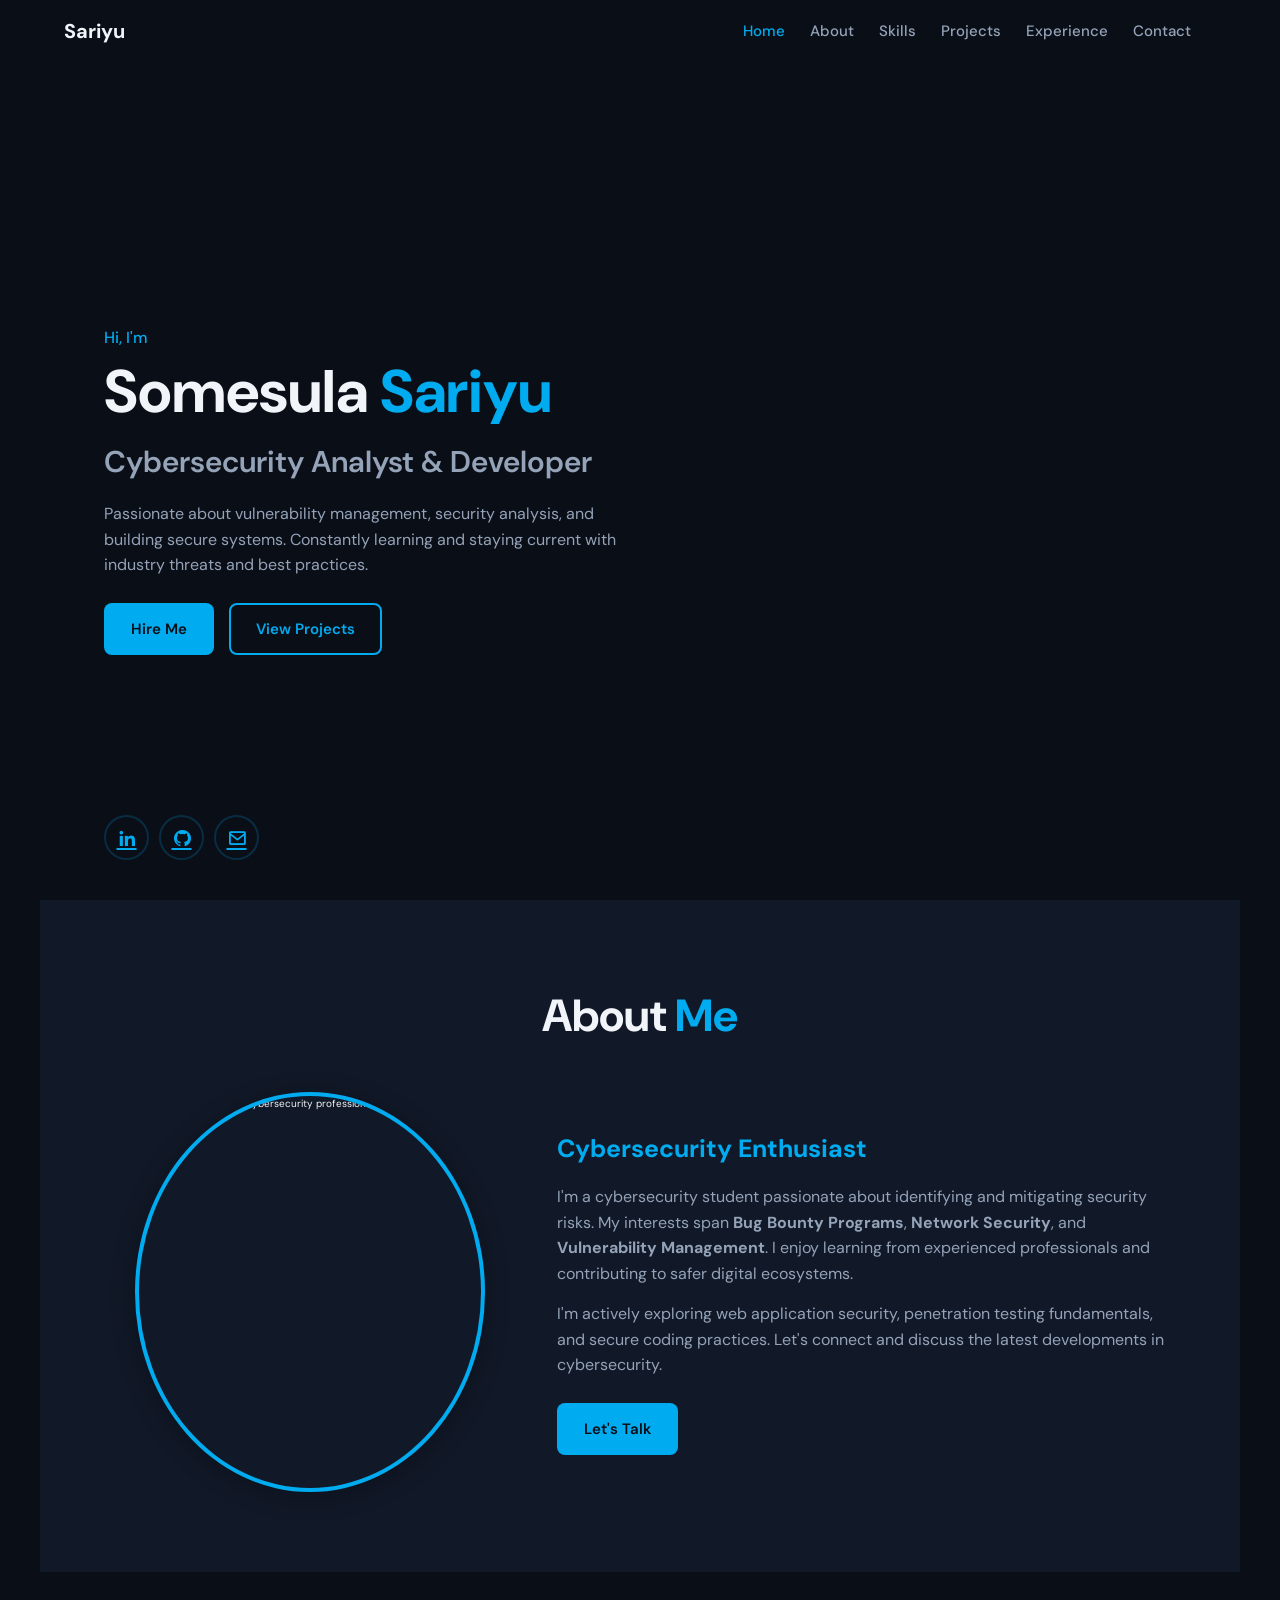
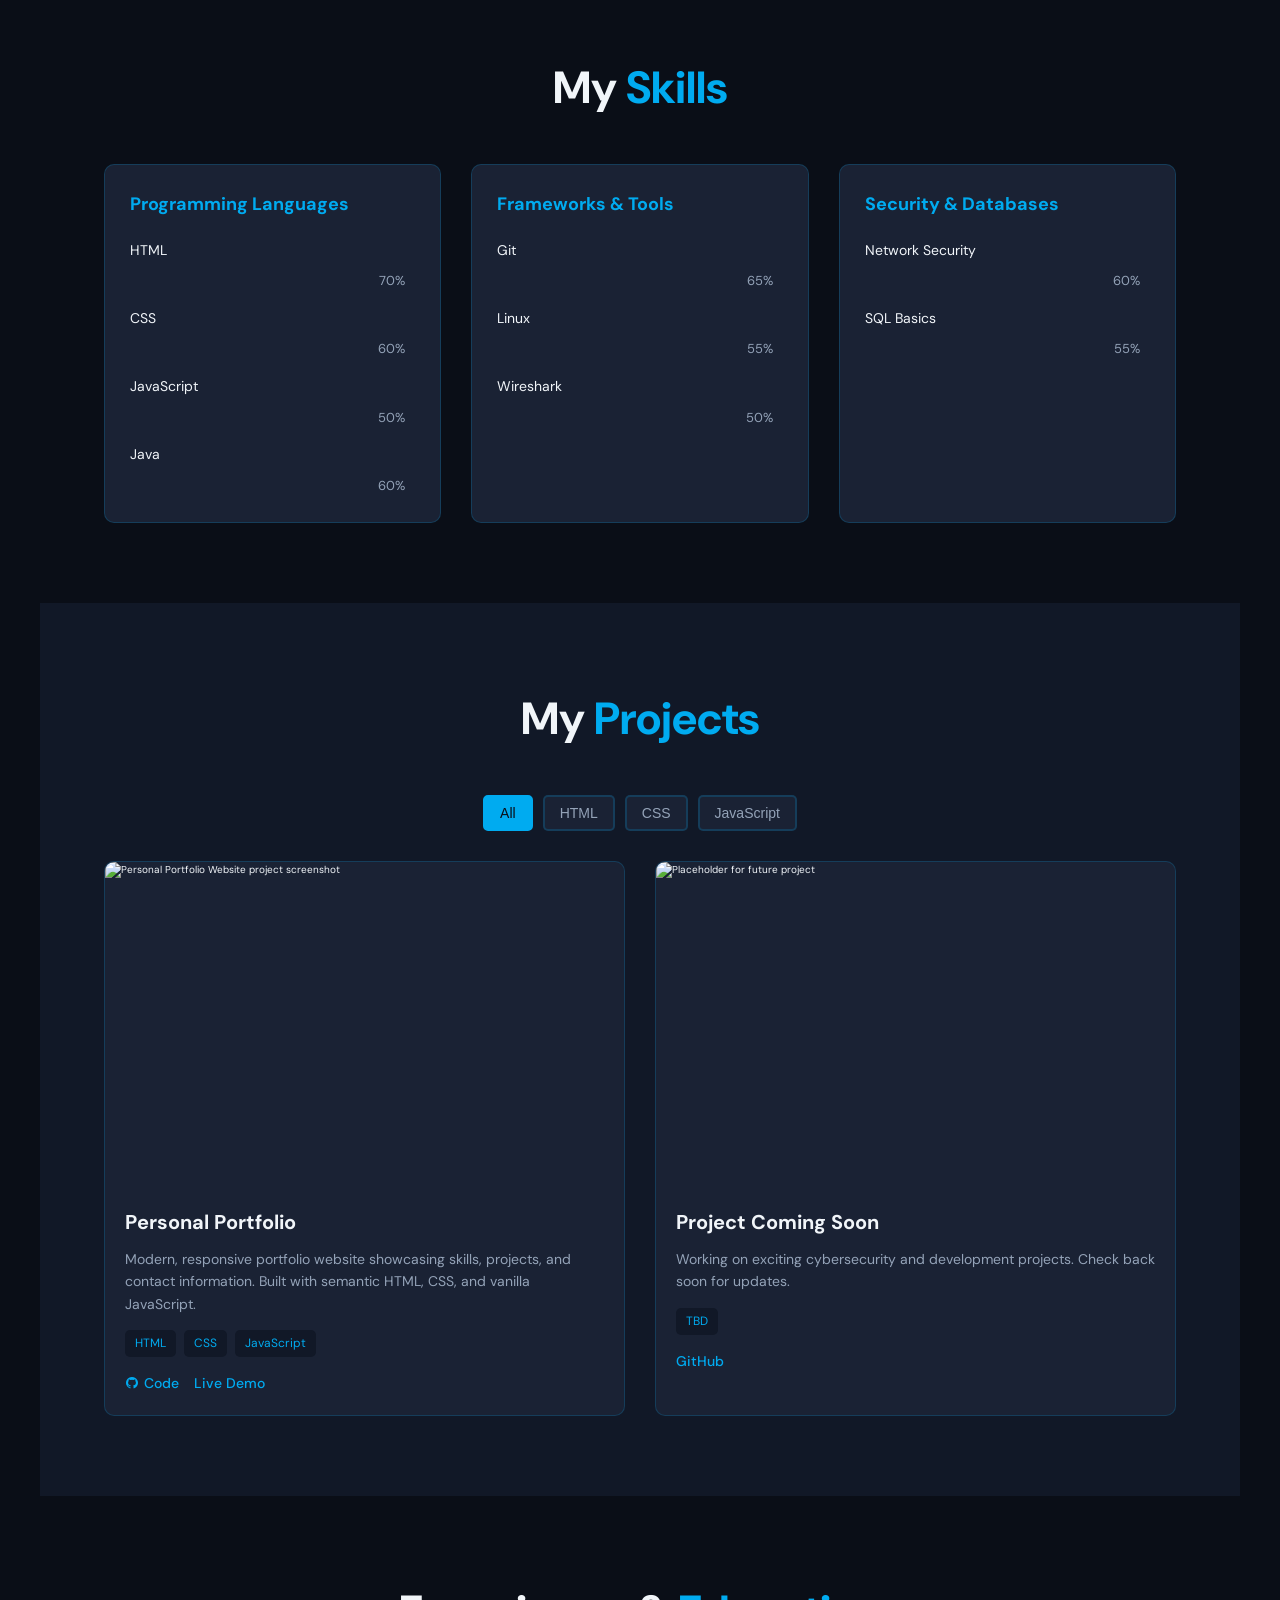
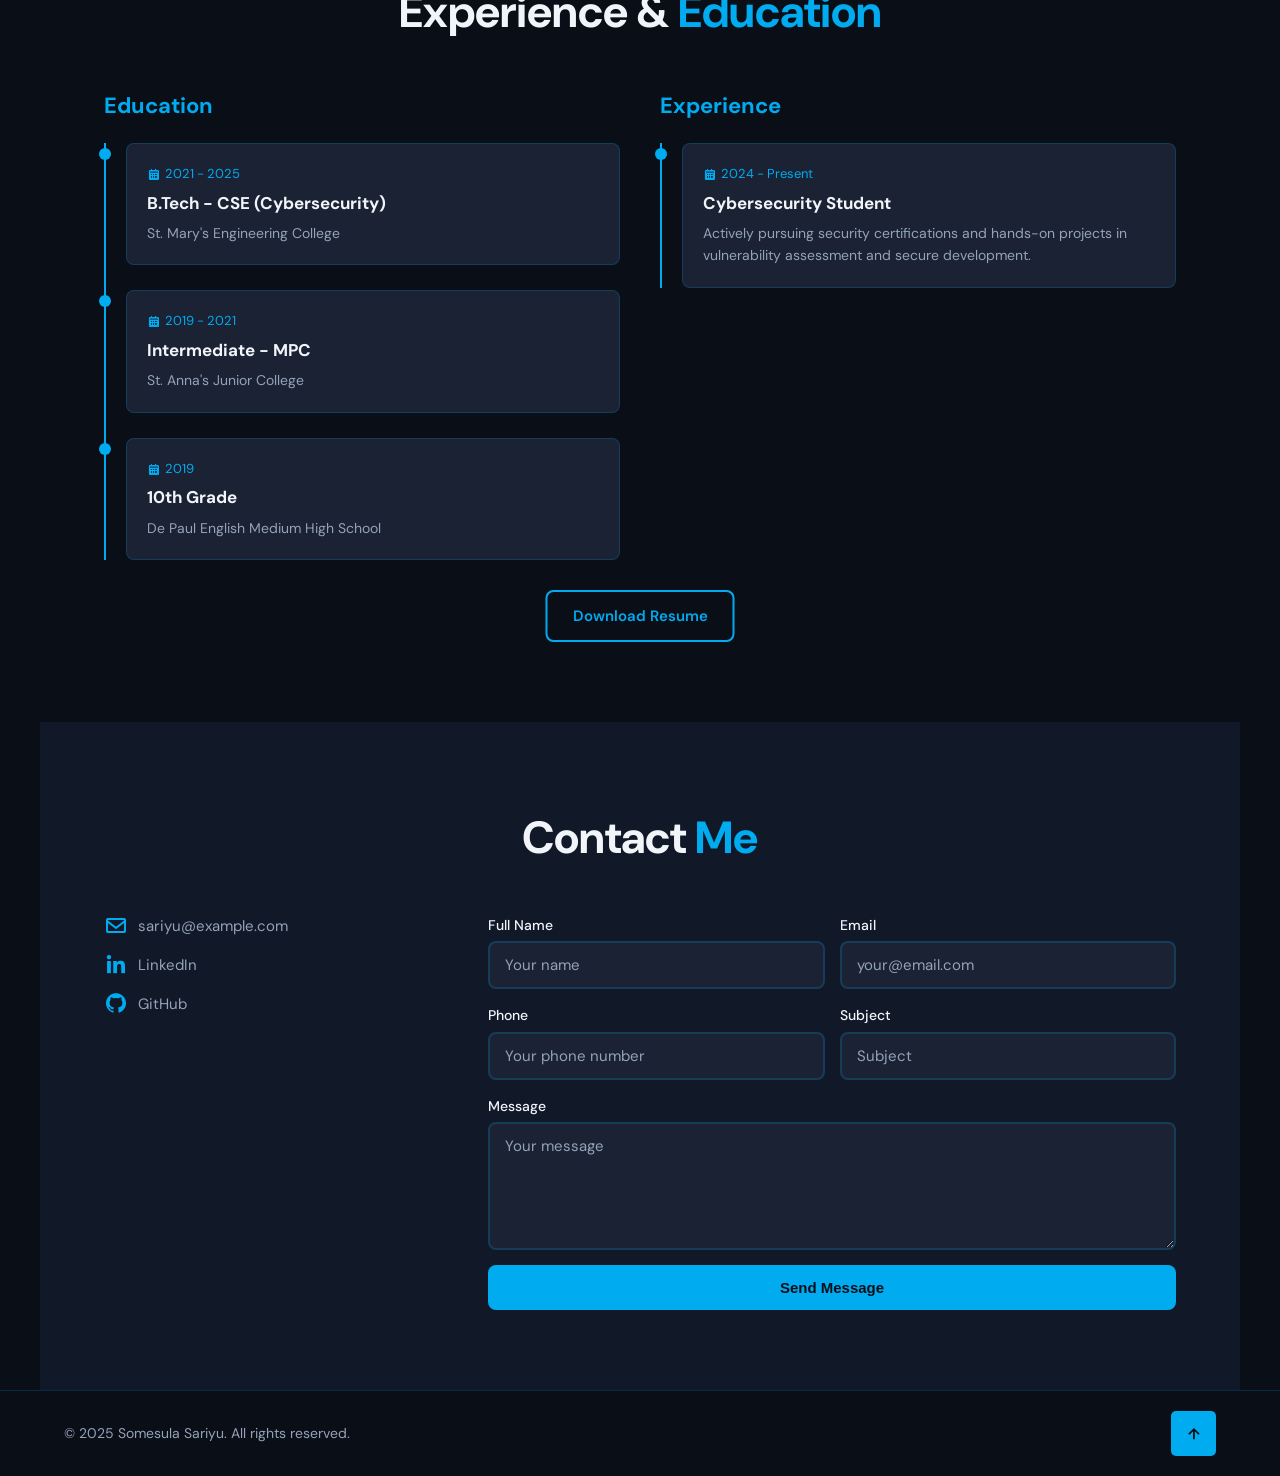
==== index.html @ 27f9b63a "added fied" ====
<!DOCTYPE html>
<html lang="en">

<head>
    <meta charset="UTF-8">
    <meta name="viewport" content="width=device-width, initial-scale=1.0">
    <meta http-equiv="X-UA-Compatible" content="IE=edge">
    <meta name="description" content="Somesula Sariyu - Cybersecurity Analyst & Developer Portfolio. Explore projects, skills, and experience in security analysis, vulnerability management, and web development.">
    <meta name="keywords" content="Somesula Sariyu, Cybersecurity, Security Analyst, Portfolio, Web Developer, Vulnerability Management, Bug Bounty">
    <meta name="author" content="Somesula Sariyu">
    
    <!-- Open Graph -->
    <meta property="og:title" content="Somesula Sariyu | Cybersecurity Analyst Portfolio">
    <meta property="og:description" content="Cybersecurity student specializing in vulnerability management and security analysis. View my projects and connect.">
    <meta property="og:type" content="website">
    
    <title>Somesula Sariyu | Cybersecurity Analyst & Developer</title>
    
    <link rel="icon" type="image/svg+xml" href="assets/favicon.svg">
    <link rel="stylesheet" href="css/style.css">
    <link rel="preconnect" href="https://fonts.googleapis.com">
    <link rel="preconnect" href="https://fonts.gstatic.com" crossorigin>
    <link href="https://fonts.googleapis.com/css2?family=DM+Sans:wght@400;500;600;700&family=JetBrains+Mono:wght@400;500&display=swap" rel="stylesheet">
    <link href="https://unpkg.com/boxicons@2.1.4/css/boxicons.min.css" rel="stylesheet">
</head>

<body>
    <a href="#main-content" class="skip-link">Skip to main content</a>

    <header class="header" id="header">
        <a href="#home" class="logo" aria-label="Home">Sariyu</a>
        <button class="menu-toggle" id="menu-icon" aria-label="Toggle navigation menu" aria-expanded="false">
            <i class="bx bx-menu"></i>
        </button>
        <nav class="navbar" id="navbar" aria-label="Main navigation">
            <a href="#home" class="nav-link active">Home</a>
            <a href="#about" class="nav-link">About</a>
            <a href="#skills" class="nav-link">Skills</a>
            <a href="#projects" class="nav-link">Projects</a>
            <a href="#experience" class="nav-link">Experience</a>
            <a href="#contact" class="nav-link">Contact</a>
            <span class="active-nav" aria-hidden="true"></span>
        </nav>
    </header>

    <main id="main-content">
        <!-- Hero Section -->
        <section class="hero" id="home">
            <div class="hero-content">
                <p class="hero-greeting">Hi, I'm</p>
                <h1>Somesula <span>Sariyu</span></h1>
                <div class="hero-title">
                    <h2>Cybersecurity Analyst & Developer</h2>
                </div>
                <p class="hero-tagline">
                    Passionate about vulnerability management, security analysis, and building secure systems. 
                    Constantly learning and staying current with industry threats and best practices.
                </p>
                <div class="hero-buttons">
                    <a href="#contact" class="btn btn-primary">Hire Me</a>
                    <a href="#projects" class="btn btn-secondary">View Projects</a>
                </div>
            </div>
            <div class="hero-social">
                <a href="https://www.linkedin.com/in/yuvaraj-dudukuru" target="_blank" rel="noopener noreferrer" class="social-link" aria-label="LinkedIn">
                    <i class="bx bxl-linkedin"></i>
                </a>
                <a href="https://github.com/yuvaraj-dudukuru" target="_blank" rel="noopener noreferrer" class="social-link" aria-label="GitHub">
                    <i class="bx bxl-github"></i>
                </a>
                <a href="mailto:sariyu@example.com" class="social-link" aria-label="Email">
                    <i class="bx bx-envelope"></i>
                </a>
            </div>
        </section>

        <!-- About Section -->
        <section class="about" id="about">
            <h2 class="section-heading">About <span>Me</span></h2>
            <div class="about-grid">
                <div class="about-image">
                    <img src="https://placehold.co/400x400/112e42/00abf0?text=Sariyu" alt="Somesula Sariyu - Cybersecurity professional" width="400" height="400" loading="lazy">
                </div>
                <div class="about-content">
                    <h3>Cybersecurity Enthusiast</h3>
                    <p>
                        I'm a cybersecurity student passionate about identifying and mitigating security risks. 
                        My interests span <strong>Bug Bounty Programs</strong>, <strong>Network Security</strong>, 
                        and <strong>Vulnerability Management</strong>. I enjoy learning from experienced professionals 
                        and contributing to safer digital ecosystems.
                    </p>
                    <p>
                        I'm actively exploring web application security, penetration testing fundamentals, 
                        and secure coding practices. Let's connect and discuss the latest developments in cybersecurity.
                    </p>
                    <a href="#contact" class="btn btn-primary">Let's Talk</a>
                </div>
            </div>
        </section>

        <!-- Skills Section -->
        <section class="skills" id="skills">
            <h2 class="section-heading">My <span>Skills</span></h2>
            <div class="skills-grid">
                <div class="skills-category">
                    <h3>Programming Languages</h3>
                    <div class="skill-item">
                        <span class="skill-name">HTML</span>
                        <div class="skill-bar"><span class="skill-progress" data-level="70"></span></div>
                        <span class="skill-percent">70%</span>
                    </div>
                    <div class="skill-item">
                        <span class="skill-name">CSS</span>
                        <div class="skill-bar"><span class="skill-progress" data-level="60"></span></div>
                        <span class="skill-percent">60%</span>
                    </div>
                    <div class="skill-item">
                        <span class="skill-name">JavaScript</span>
                        <div class="skill-bar"><span class="skill-progress" data-level="50"></span></div>
                        <span class="skill-percent">50%</span>
                    </div>
                    <div class="skill-item">
                        <span class="skill-name">Java</span>
                        <div class="skill-bar"><span class="skill-progress" data-level="60"></span></div>
                        <span class="skill-percent">60%</span>
                    </div>
                </div>
                <div class="skills-category">
                    <h3>Frameworks & Tools</h3>
                    <div class="skill-item">
                        <span class="skill-name">Git</span>
                        <div class="skill-bar"><span class="skill-progress" data-level="65"></span></div>
                        <span class="skill-percent">65%</span>
                    </div>
                    <div class="skill-item">
                        <span class="skill-name">Linux</span>
                        <div class="skill-bar"><span class="skill-progress" data-level="55"></span></div>
                        <span class="skill-percent">55%</span>
                    </div>
                    <div class="skill-item">
                        <span class="skill-name">Wireshark</span>
                        <div class="skill-bar"><span class="skill-progress" data-level="50"></span></div>
                        <span class="skill-percent">50%</span>
                    </div>
                </div>
                <div class="skills-category">
                    <h3>Security & Databases</h3>
                    <div class="skill-item">
                        <span class="skill-name">Network Security</span>
                        <div class="skill-bar"><span class="skill-progress" data-level="60"></span></div>
                        <span class="skill-percent">60%</span>
                    </div>
                    <div class="skill-item">
                        <span class="skill-name">SQL Basics</span>
                        <div class="skill-bar"><span class="skill-progress" data-level="55"></span></div>
                        <span class="skill-percent">55%</span>
                    </div>
                </div>
            </div>
        </section>

        <!-- Projects Section -->
        <section class="projects" id="projects">
            <h2 class="section-heading">My <span>Projects</span></h2>
            <div class="project-filters" role="group" aria-label="Filter projects by technology">
                <button type="button" class="filter-btn active" data-filter="all">All</button>
                <button type="button" class="filter-btn" data-filter="html">HTML</button>
                <button type="button" class="filter-btn" data-filter="css">CSS</button>
                <button type="button" class="filter-btn" data-filter="javascript">JavaScript</button>
            </div>
            <div class="projects-grid">
                <article class="project-card" data-tech="html css javascript">
                    <div class="project-image">
                        <img src="https://placehold.co/600x400/112e42/00abf0?text=Portfolio" alt="Personal Portfolio Website project screenshot" width="600" height="400" loading="lazy">
                    </div>
                    <div class="project-content">
                        <h3>Personal Portfolio</h3>
                        <p>Modern, responsive portfolio website showcasing skills, projects, and contact information. Built with semantic HTML, CSS, and vanilla JavaScript.</p>
                        <div class="project-tech">
                            <span>HTML</span>
                            <span>CSS</span>
                            <span>JavaScript</span>
                        </div>
                        <div class="project-links">
                            <a href="https://github.com/yuvaraj-dudukuru/Sariyu_portfolio" target="_blank" rel="noopener noreferrer" aria-label="View Portfolio on GitHub">
                                <i class="bx bxl-github"></i> Code
                            </a>
                            <a href="#" aria-label="View Portfolio live demo">Live Demo</a>
                        </div>
                    </div>
                </article>
                <article class="project-card" data-tech="tbd">
                    <div class="project-image">
                        <img src="https://placehold.co/600x400/112e42/00abf0?text=Project+2" alt="Placeholder for future project" width="600" height="400" loading="lazy">
                    </div>
                    <div class="project-content">
                        <h3>Project Coming Soon</h3>
                        <p>Working on exciting cybersecurity and development projects. Check back soon for updates.</p>
                        <div class="project-tech">
                            <span>TBD</span>
                        </div>
                        <div class="project-links">
                            <a href="https://github.com/yuvaraj-dudukuru" target="_blank" rel="noopener noreferrer" aria-label="View GitHub profile">GitHub</a>
                        </div>
                    </div>
                </article>
            </div>
        </section>

        <!-- Experience / Education Section -->
        <section class="experience" id="experience">
            <h2 class="section-heading">Experience & <span>Education</span></h2>
            <div class="experience-grid">
                <div class="experience-column">
                    <h3>Education</h3>
                    <div class="timeline">
                        <div class="timeline-item">
                            <div class="timeline-marker"></div>
                            <div class="timeline-content">
                                <span class="timeline-year"><i class="bx bxs-calendar"></i> 2021 - 2025</span>
                                <h4>B.Tech - CSE (Cybersecurity)</h4>
                                <p>St. Mary's Engineering College</p>
                            </div>
                        </div>
                        <div class="timeline-item">
                            <div class="timeline-marker"></div>
                            <div class="timeline-content">
                                <span class="timeline-year"><i class="bx bxs-calendar"></i> 2019 - 2021</span>
                                <h4>Intermediate - MPC</h4>
                                <p>St. Anna's Junior College</p>
                            </div>
                        </div>
                        <div class="timeline-item">
                            <div class="timeline-marker"></div>
                            <div class="timeline-content">
                                <span class="timeline-year"><i class="bx bxs-calendar"></i> 2019</span>
                                <h4>10th Grade</h4>
                                <p>De Paul English Medium High School</p>
                            </div>
                        </div>
                    </div>
                </div>
                <div class="experience-column">
                    <h3>Experience</h3>
                    <div class="timeline">
                        <div class="timeline-item">
                            <div class="timeline-marker"></div>
                            <div class="timeline-content">
                                <span class="timeline-year"><i class="bx bxs-calendar"></i> 2024 - Present</span>
                                <h4>Cybersecurity Student</h4>
                                <p>Actively pursuing security certifications and hands-on projects in vulnerability assessment and secure development.</p>
                            </div>
                        </div>
                    </div>
                </div>
            </div>
            <a href="#" class="btn btn-secondary resume-btn" aria-label="Download resume">Download Resume</a>
        </section>

        <!-- Contact Section -->
        <section class="contact" id="contact">
            <h2 class="section-heading">Contact <span>Me</span></h2>
            <div class="contact-wrapper">
                <div class="contact-info">
                    <a href="mailto:sariyu@example.com" class="contact-link">
                        <i class="bx bx-envelope"></i>
                        <span>sariyu@example.com</span>
                    </a>
                    <a href="https://www.linkedin.com/in/yuvaraj-dudukuru" target="_blank" rel="noopener noreferrer" class="contact-link">
                        <i class="bx bxl-linkedin"></i>
                        <span>LinkedIn</span>
                    </a>
                    <a href="https://github.com/yuvaraj-dudukuru" target="_blank" rel="noopener noreferrer" class="contact-link">
                        <i class="bx bxl-github"></i>
                        <span>GitHub</span>
                    </a>
                </div>
                <form class="contact-form" action="#" method="post" aria-label="Contact form">
                    <div class="form-row">
                        <div class="form-group">
                            <label for="name">Full Name</label>
                            <input type="text" id="name" name="name" placeholder="Your name" required autocomplete="name">
                        </div>
                        <div class="form-group">
                            <label for="email">Email</label>
                            <input type="email" id="email" name="email" placeholder="your@email.com" required autocomplete="email">
                        </div>
                    </div>
                    <div class="form-row">
                        <div class="form-group">
                            <label for="phone">Phone</label>
                            <input type="tel" id="phone" name="phone" placeholder="Your phone number" autocomplete="tel">
                        </div>
                        <div class="form-group">
                            <label for="subject">Subject</label>
                            <input type="text" id="subject" name="subject" placeholder="Subject" required>
                        </div>
                    </div>
                    <div class="form-group">
                        <label for="message">Message</label>
                        <textarea id="message" name="message" rows="5" placeholder="Your message" required></textarea>
                    </div>
                    <button type="submit" class="btn btn-primary">Send Message</button>
                </form>
            </div>
        </section>
    </main>

    <footer class="footer">
        <p>&copy; 2025 Somesula Sariyu. All rights reserved.</p>
        <a href="#home" class="back-to-top" aria-label="Back to top">
            <i class="bx bx-up-arrow-alt"></i>
        </a>
    </footer>

    <script src="js/script.js"></script>
</body>

</html>
---- css/style.css ----
/* ============================================
   Sariyu Portfolio - Modern Stylesheet
   ============================================ */

:root {
    --bg-primary: #0a0e17;
    --bg-secondary: #111827;
    --bg-card: #1a2234;
    --text-primary: #f1f5f9;
    --text-secondary: #94a3b8;
    --accent: #00abf0;
    --accent-hover: #38bdf8;
    --border: rgba(0, 171, 240, 0.2);
    --shadow: 0 4px 24px rgba(0, 0, 0, 0.3);
    --transition: 0.3s ease;
}

* {
    margin: 0;
    padding: 0;
    box-sizing: border-box;
}

html {
    scroll-behavior: smooth;
    font-size: 62.5%;
}

body {
    font-family: 'DM Sans', system-ui, sans-serif;
    background: var(--bg-primary);
    color: var(--text-primary);
    line-height: 1.6;
    overflow-x: hidden;
}

/* Skip Link - Accessibility */
.skip-link {
    position: absolute;
    top: -100px;
    left: 1rem;
    padding: 0.75rem 1.5rem;
    background: var(--accent);
    color: var(--bg-primary);
    font-weight: 600;
    z-index: 1000;
    border-radius: 0.5rem;
    transition: top var(--transition);
}

.skip-link:focus {
    top: 1rem;
}

/* Header */
.header {
    position: fixed;
    top: 0;
    left: 0;
    width: 100%;
    padding: 1.5rem 5%;
    display: flex;
    justify-content: space-between;
    align-items: center;
    background: transparent;
    z-index: 100;
    transition: background var(--transition), padding var(--transition);
}

.header.scrolled {
    background: rgba(10, 14, 23, 0.95);
    backdrop-filter: blur(10px);
}

.logo {
    font-size: 2rem;
    font-weight: 700;
    color: var(--text-primary);
    text-decoration: none;
    transition: color var(--transition);
}

.logo:hover {
    color: var(--accent);
}

.menu-toggle {
    display: none;
    background: none;
    border: none;
    color: var(--text-primary);
    font-size: 2.4rem;
    cursor: pointer;
    padding: 0.5rem;
}

.navbar {
    display: flex;
    align-items: center;
    gap: 2.5rem;
    position: relative;
}

.nav-link {
    color: var(--text-secondary);
    text-decoration: none;
    font-size: 1.5rem;
    font-weight: 500;
    transition: color var(--transition);
}

.nav-link:hover,
.nav-link.active {
    color: var(--accent);
}

/* Hero Section */
.hero {
    min-height: 100vh;
    display: flex;
    align-items: center;
    padding: 12rem 5% 4rem;
    position: relative;
}

.hero-content {
    max-width: 60rem;
}

.hero-greeting {
    font-size: 1.6rem;
    color: var(--accent);
    margin-bottom: 0.5rem;
    font-weight: 500;
}

.hero h1 {
    font-size: clamp(4rem, 8vw, 6rem);
    font-weight: 700;
    line-height: 1.2;
    margin-bottom: 1rem;
}

.hero h1 span {
    color: var(--accent);
}

.hero-title h2 {
    font-size: clamp(2rem, 4vw, 3rem);
    font-weight: 600;
    color: var(--text-secondary);
    margin-bottom: 1.5rem;
}

.hero-tagline {
    font-size: 1.6rem;
    color: var(--text-secondary);
    margin-bottom: 2.5rem;
    max-width: 55rem;
}

.hero-buttons {
    display: flex;
    gap: 1.5rem;
    flex-wrap: wrap;
}

.hero-social {
    position: absolute;
    bottom: 4rem;
    display: flex;
    gap: 1rem;
}

.social-link {
    display: flex;
    align-items: center;
    justify-content: center;
    width: 4.5rem;
    height: 4.5rem;
    border: 2px solid var(--border);
    border-radius: 50%;
    color: var(--accent);
    font-size: 2rem;
    transition: all var(--transition);
}

.social-link:hover {
    background: var(--accent);
    color: var(--bg-primary);
    transform: translateY(-3px);
}

/* Buttons */
.btn {
    display: inline-flex;
    align-items: center;
    justify-content: center;
    padding: 1.2rem 2.5rem;
    font-size: 1.5rem;
    font-weight: 600;
    text-decoration: none;
    border-radius: 0.8rem;
    transition: all var(--transition);
    cursor: pointer;
    border: 2px solid transparent;
}

.btn-primary {
    background: var(--accent);
    color: var(--bg-primary);
}

.btn-primary:hover {
    background: var(--accent-hover);
    transform: translateY(-2px);
    box-shadow: 0 8px 25px rgba(0, 171, 240, 0.3);
}

.btn-secondary {
    background: transparent;
    color: var(--accent);
    border-color: var(--accent);
}

.btn-secondary:hover {
    background: var(--accent);
    color: var(--bg-primary);
    transform: translateY(-2px);
}

/* Section Styles */
section {
    padding: 8rem 5%;
    max-width: 120rem;
    margin: 0 auto;
}

.section-heading {
    font-size: clamp(3rem, 5vw, 4.5rem);
    text-align: center;
    margin-bottom: 4rem;
}

.section-heading span {
    color: var(--accent);
}

/* About Section */
.about {
    background: var(--bg-secondary);
}

.about-grid {
    display: grid;
    grid-template-columns: 1fr 1.5fr;
    gap: 4rem;
    align-items: center;
}

.about-image {
    display: flex;
    justify-content: center;
}

.about-image img {
    width: 100%;
    max-width: 35rem;
    border-radius: 50%;
    border: 4px solid var(--accent);
    box-shadow: var(--shadow);
}

.about-content h3 {
    font-size: 2.5rem;
    margin-bottom: 1.5rem;
    color: var(--accent);
}

.about-content p {
    font-size: 1.6rem;
    color: var(--text-secondary);
    margin-bottom: 1.5rem;
}

.about-content .btn {
    margin-top: 1rem;
}

/* Skills Section */
.skills-grid {
    display: grid;
    grid-template-columns: repeat(auto-fit, minmax(28rem, 1fr));
    gap: 3rem;
}

.skills-category {
    background: var(--bg-card);
    padding: 2.5rem;
    border-radius: 1rem;
    border: 1px solid var(--border);
    transition: transform var(--transition);
}

.skills-category:hover {
    transform: translateY(-5px);
    box-shadow: var(--shadow);
}

.skills-category h3 {
    font-size: 1.8rem;
    margin-bottom: 2rem;
    color: var(--accent);
}

.skill-item {
    display: grid;
    grid-template-columns: 1fr auto;
    gap: 1rem;
    align-items: center;
    margin-bottom: 1.5rem;
}

.skill-item:last-child {
    margin-bottom: 0;
}

.skill-name {
    font-size: 1.4rem;
}

.skill-bar {
    height: 0.8rem;
    background: var(--bg-secondary);
    border-radius: 1rem;
    overflow: hidden;
}

.skill-progress {
    display: block;
    height: 100%;
    background: linear-gradient(90deg, var(--accent), var(--accent-hover));
    border-radius: 1rem;
    width: 0;
    transition: width 1s ease;
}

.skill-progress.animated {
    width: var(--level, 0) !important;
}

.skill-percent {
    font-size: 1.3rem;
    color: var(--text-secondary);
    min-width: 3.5rem;
    text-align: right;
}

/* Projects Section */
.projects {
    background: var(--bg-secondary);
}

.project-filters {
    display: flex;
    justify-content: center;
    gap: 1rem;
    margin-bottom: 3rem;
    flex-wrap: wrap;
}

.filter-btn {
    padding: 0.8rem 1.5rem;
    background: var(--bg-card);
    border: 2px solid var(--border);
    border-radius: 0.5rem;
    color: var(--text-secondary);
    font-size: 1.4rem;
    font-weight: 500;
    cursor: pointer;
    transition: all var(--transition);
}

.filter-btn:hover,
.filter-btn.active {
    background: var(--accent);
    color: var(--bg-primary);
    border-color: var(--accent);
}

.projects-grid {
    display: grid;
    grid-template-columns: repeat(auto-fit, minmax(35rem, 1fr));
    gap: 3rem;
}

.project-card {
    background: var(--bg-card);
    border-radius: 1rem;
    overflow: hidden;
    border: 1px solid var(--border);
    transition: transform var(--transition), box-shadow var(--transition);
}

.project-card:hover {
    transform: translateY(-8px);
    box-shadow: 0 12px 40px rgba(0, 0, 0, 0.4);
}

.project-image {
    aspect-ratio: 16/10;
    overflow: hidden;
}

.project-image img {
    width: 100%;
    height: 100%;
    object-fit: cover;
    transition: transform 0.5s ease;
}

.project-card:hover .project-image img {
    transform: scale(1.05);
}

.project-content {
    padding: 2rem;
}

.project-content h3 {
    font-size: 2rem;
    margin-bottom: 1rem;
}

.project-content p {
    font-size: 1.4rem;
    color: var(--text-secondary);
    margin-bottom: 1.5rem;
}

.project-tech {
    display: flex;
    flex-wrap: wrap;
    gap: 0.8rem;
    margin-bottom: 1.5rem;
}

.project-tech span {
    font-size: 1.2rem;
    padding: 0.4rem 1rem;
    background: var(--bg-secondary);
    border-radius: 0.5rem;
    color: var(--accent);
}

.project-links {
    display: flex;
    gap: 1.5rem;
}

.project-links a {
    color: var(--accent);
    text-decoration: none;
    font-size: 1.4rem;
    font-weight: 500;
    display: flex;
    align-items: center;
    gap: 0.5rem;
    transition: color var(--transition);
}

.project-links a:hover {
    color: var(--accent-hover);
}

/* Experience Section */
.experience-grid {
    display: grid;
    grid-template-columns: repeat(auto-fit, minmax(35rem, 1fr));
    gap: 4rem;
}

.experience-column h3 {
    font-size: 2.2rem;
    margin-bottom: 2rem;
    color: var(--accent);
}

.timeline {
    position: relative;
    padding-left: 2rem;
    border-left: 2px solid var(--accent);
}

.timeline-item {
    position: relative;
    margin-bottom: 2.5rem;
}

.timeline-item:last-child {
    margin-bottom: 0;
}

.timeline-marker {
    position: absolute;
    left: -2.7rem;
    top: 0.5rem;
    width: 1.2rem;
    height: 1.2rem;
    background: var(--accent);
    border-radius: 50%;
}

.timeline-content {
    background: var(--bg-card);
    padding: 2rem;
    border-radius: 0.8rem;
    border: 1px solid var(--border);
}

.timeline-year {
    font-size: 1.3rem;
    color: var(--accent);
    display: flex;
    align-items: center;
    gap: 0.5rem;
    margin-bottom: 0.5rem;
}

.timeline-content h4 {
    font-size: 1.7rem;
    margin-bottom: 0.5rem;
}

.timeline-content p {
    font-size: 1.4rem;
    color: var(--text-secondary);
}

.resume-btn {
    display: inline-block;
    margin-top: 3rem;
    margin-left: 50%;
    transform: translateX(-50%);
}

/* Contact Section */
.contact {
    background: var(--bg-secondary);
}

.contact-wrapper {
    display: grid;
    grid-template-columns: 1fr 2fr;
    gap: 4rem;
    align-items: start;
}

.contact-info {
    display: flex;
    flex-direction: column;
    gap: 1.5rem;
}

.contact-link {
    display: flex;
    align-items: center;
    gap: 1rem;
    color: var(--text-secondary);
    text-decoration: none;
    font-size: 1.5rem;
    transition: color var(--transition);
}

.contact-link i {
    font-size: 2.4rem;
    color: var(--accent);
}

.contact-link:hover {
    color: var(--accent);
}

.contact-form {
    display: flex;
    flex-direction: column;
    gap: 1.5rem;
}

.form-row {
    display: grid;
    grid-template-columns: 1fr 1fr;
    gap: 1.5rem;
}

.form-group {
    display: flex;
    flex-direction: column;
    gap: 0.5rem;
}

.form-group label {
    font-size: 1.4rem;
    font-weight: 500;
}

.contact-form input,
.contact-form textarea {
    padding: 1.2rem 1.5rem;
    background: var(--bg-card);
    border: 2px solid var(--border);
    border-radius: 0.8rem;
    color: var(--text-primary);
    font-size: 1.5rem;
    font-family: inherit;
    transition: border-color var(--transition);
}

.contact-form input:focus,
.contact-form textarea:focus {
    outline: none;
    border-color: var(--accent);
}

.contact-form input::placeholder,
.contact-form textarea::placeholder {
    color: var(--text-secondary);
}

.contact-form textarea {
    resize: vertical;
    min-height: 12rem;
}

/* Footer */
.footer {
    display: flex;
    justify-content: space-between;
    align-items: center;
    padding: 2rem 5%;
    background: var(--bg-primary);
    border-top: 1px solid var(--border);
}

.footer p {
    font-size: 1.4rem;
    color: var(--text-secondary);
}

.back-to-top {
    display: flex;
    align-items: center;
    justify-content: center;
    width: 4.5rem;
    height: 4.5rem;
    background: var(--accent);
    color: var(--bg-primary);
    border-radius: 0.5rem;
    font-size: 2rem;
    text-decoration: none;
    transition: all var(--transition);
}

.back-to-top:hover {
    background: var(--accent-hover);
    transform: translateY(-3px);
}

/* Responsive */
@media (max-width: 991px) {
    .about-grid {
        grid-template-columns: 1fr;
    }

    .about-image {
        order: -1;
    }

    .contact-wrapper {
        grid-template-columns: 1fr;
    }
}

@media (max-width: 768px) {
    .menu-toggle {
        display: block;
    }

    .navbar {
        position: fixed;
        top: 0;
        right: -100%;
        width: 28rem;
        height: 100vh;
        background: var(--bg-secondary);
        flex-direction: column;
        padding: 8rem 2rem 2rem;
        gap: 2rem;
        transition: right var(--transition);
        box-shadow: -5px 0 20px rgba(0, 0, 0, 0.3);
    }

    .navbar.active {
        right: 0;
    }

    .form-row {
        grid-template-columns: 1fr;
    }

    .projects-grid {
        grid-template-columns: 1fr;
    }

    .experience-grid {
        grid-template-columns: 1fr;
    }
}

@media (max-width: 520px) {
    .hero-buttons {
        flex-direction: column;
    }

    .hero-buttons .btn {
        width: 100%;
    }

    .footer {
        flex-direction: column;
        gap: 1.5rem;
        text-align: center;
    }
}

/* Animations */
@keyframes fadeInUp {
    from {
        opacity: 0;
        transform: translateY(30px);
    }
    to {
        opacity: 1;
        transform: translateY(0);
    }
}

.hero-content {
    animation: fadeInUp 0.8s ease-out;
}
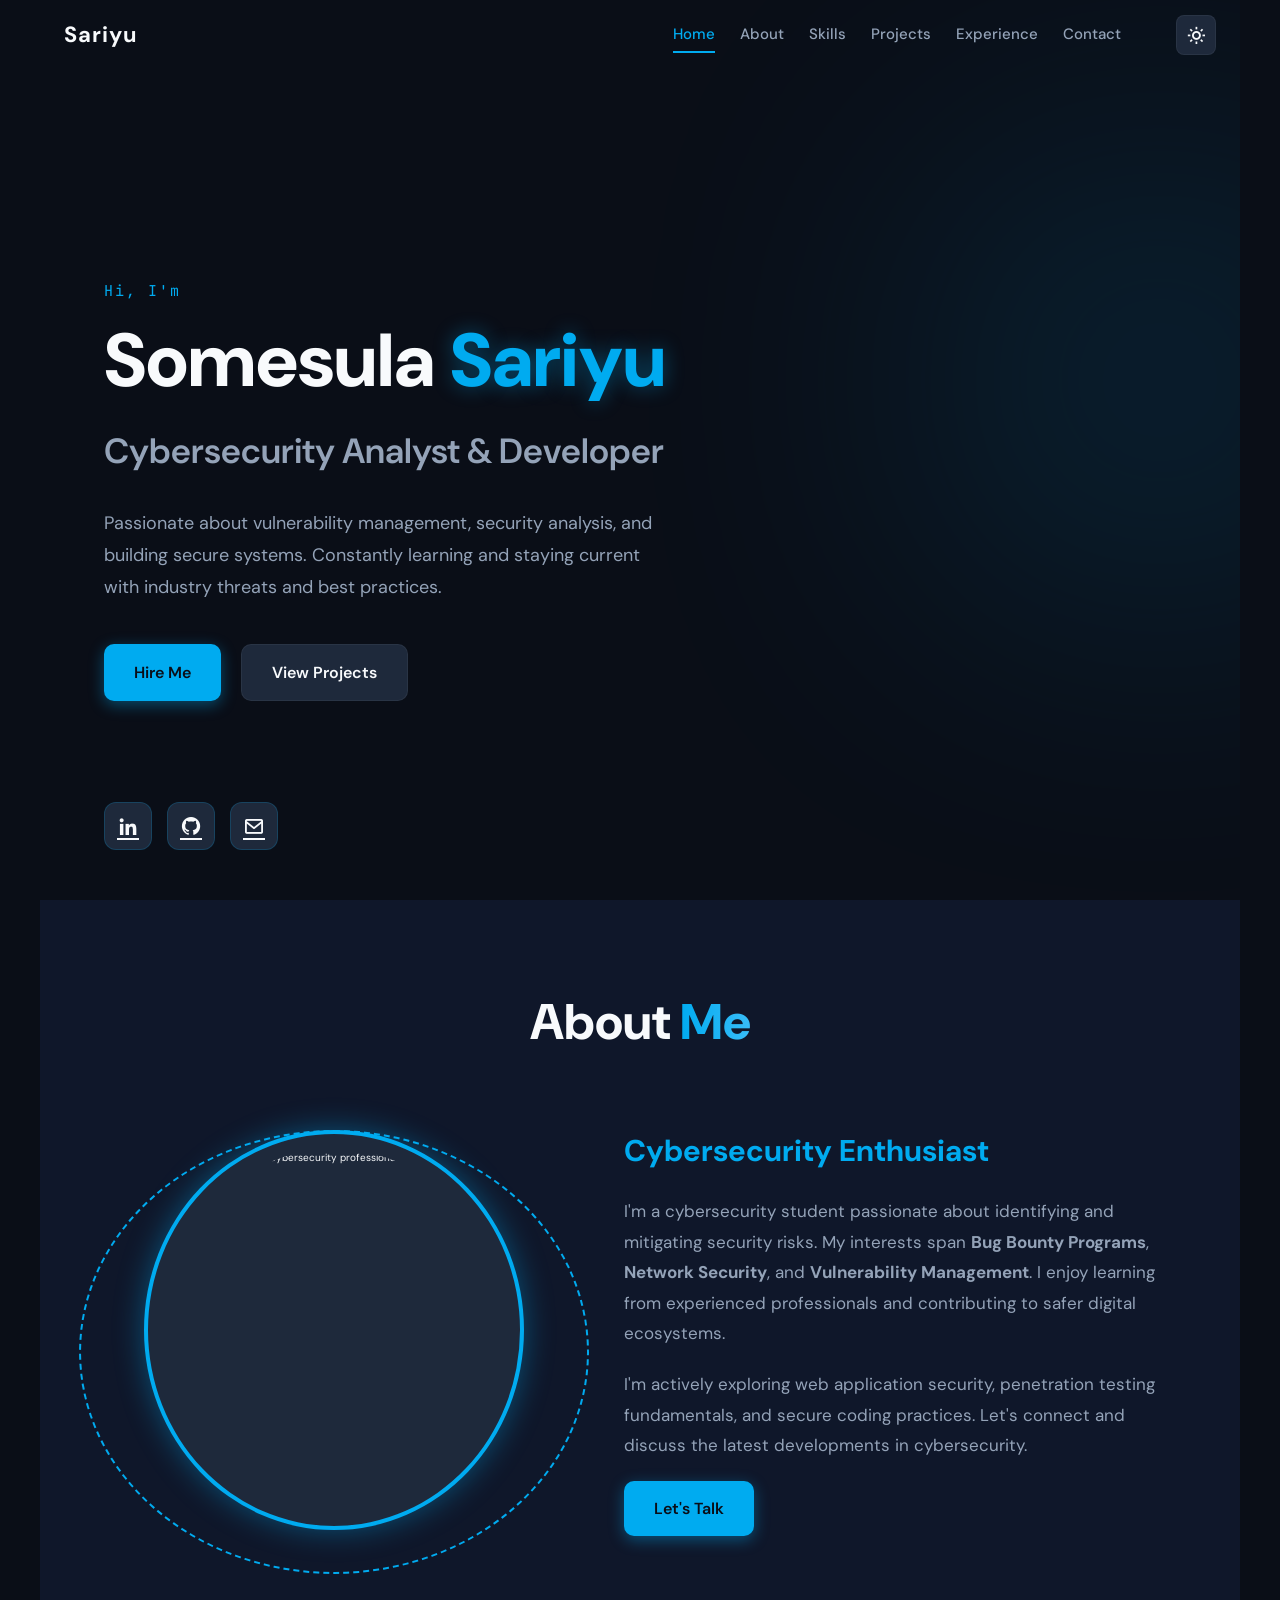
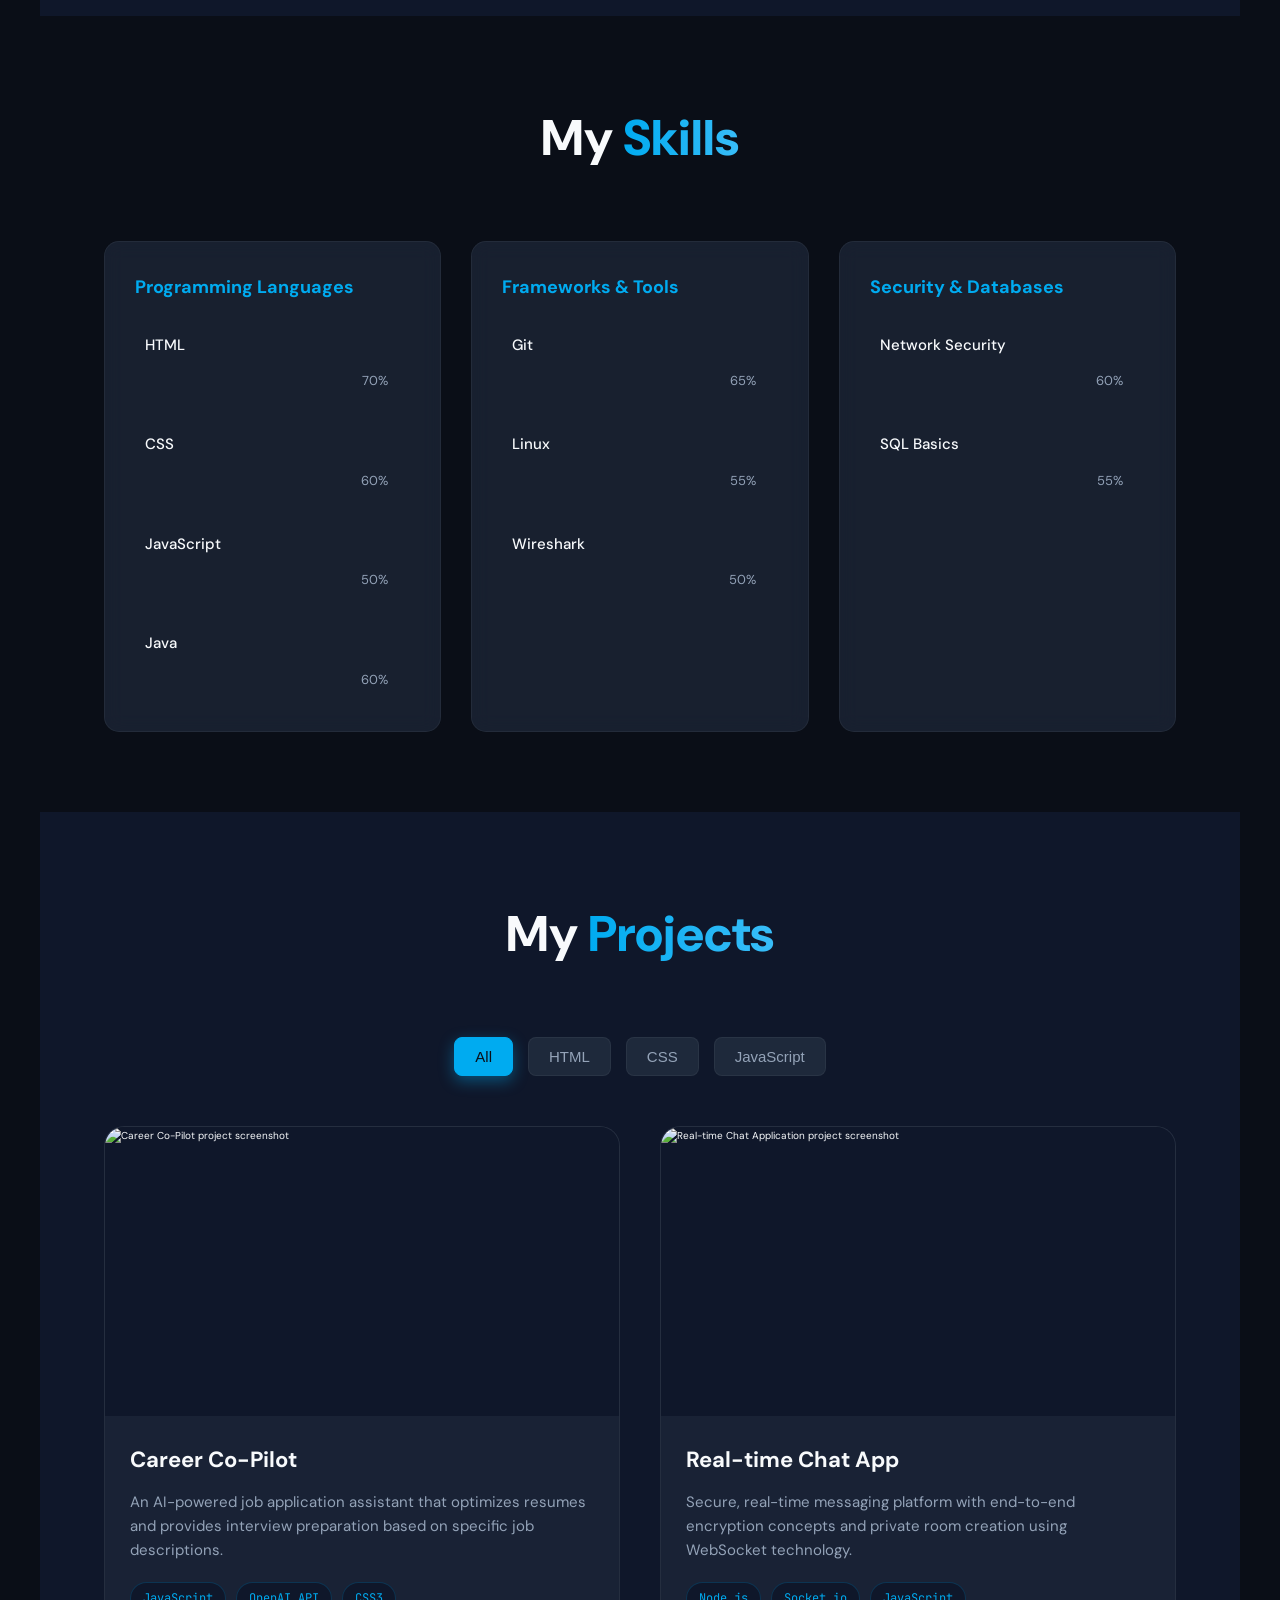
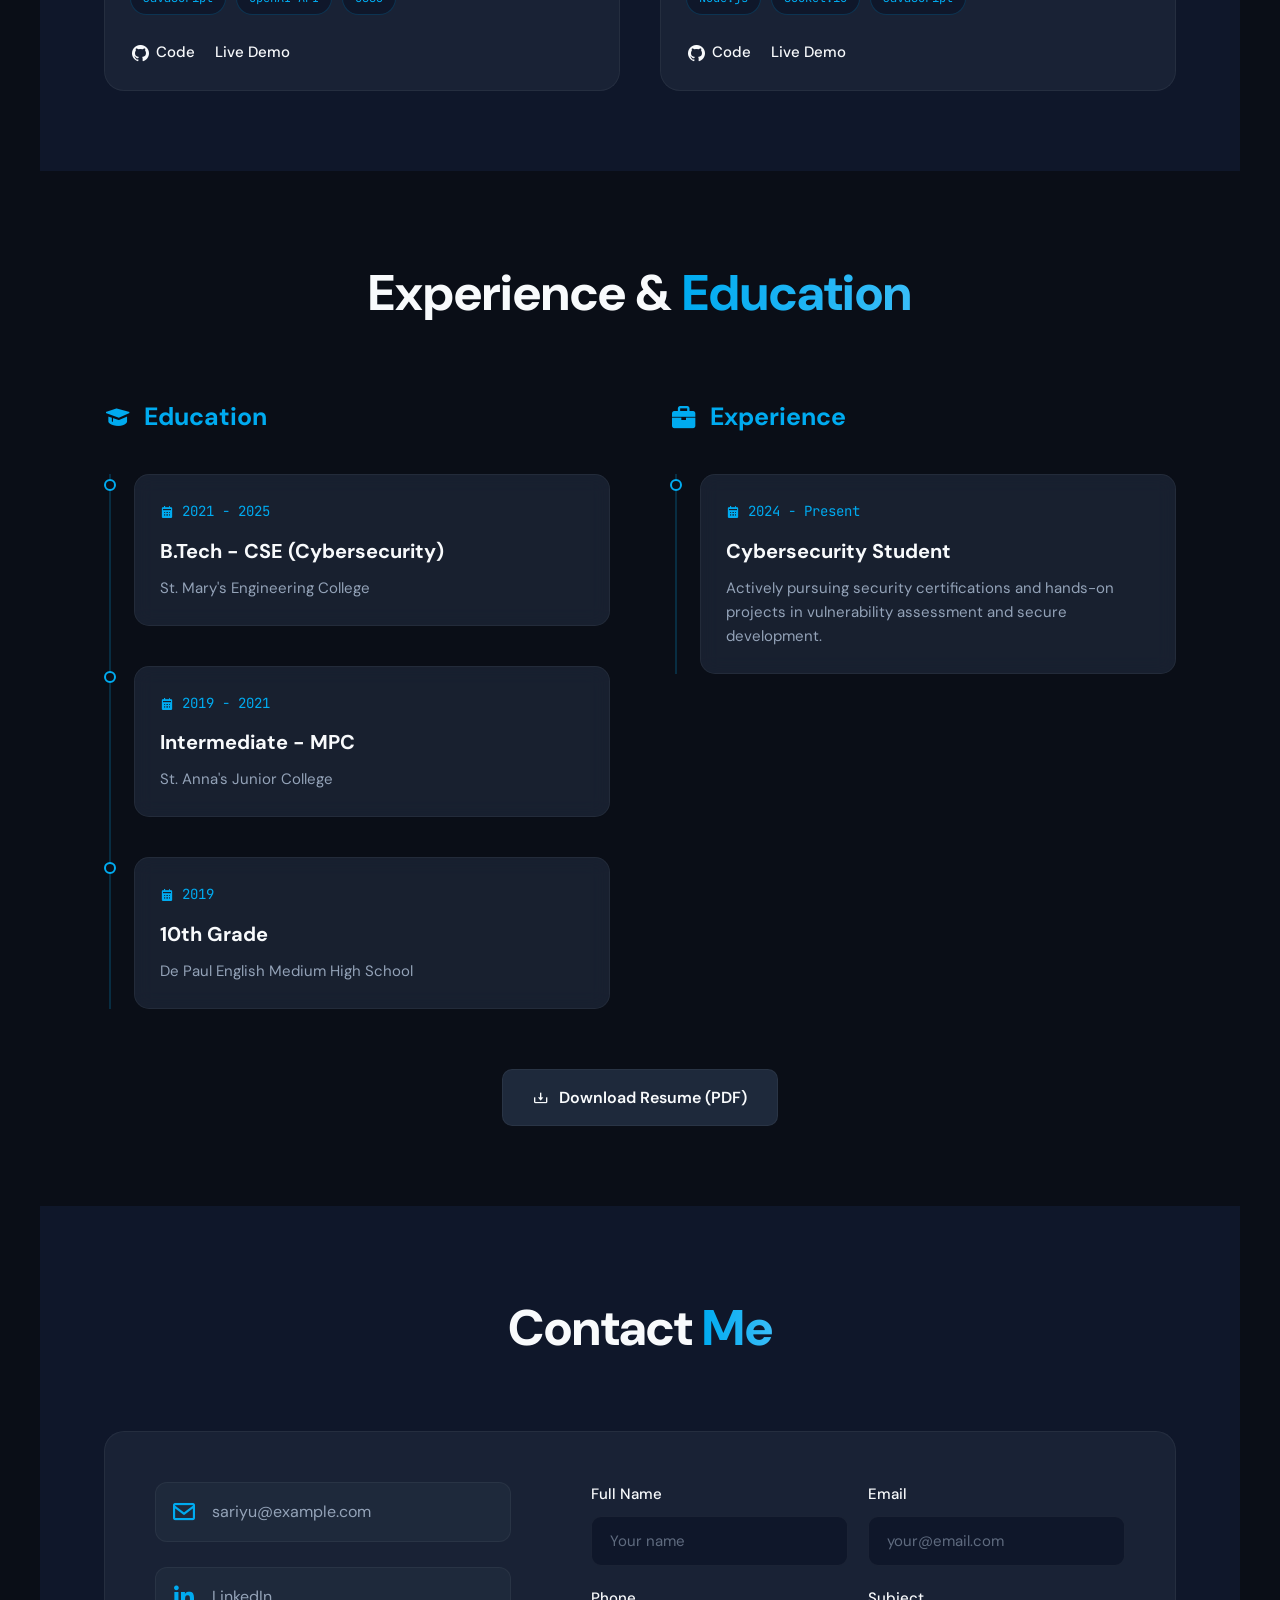
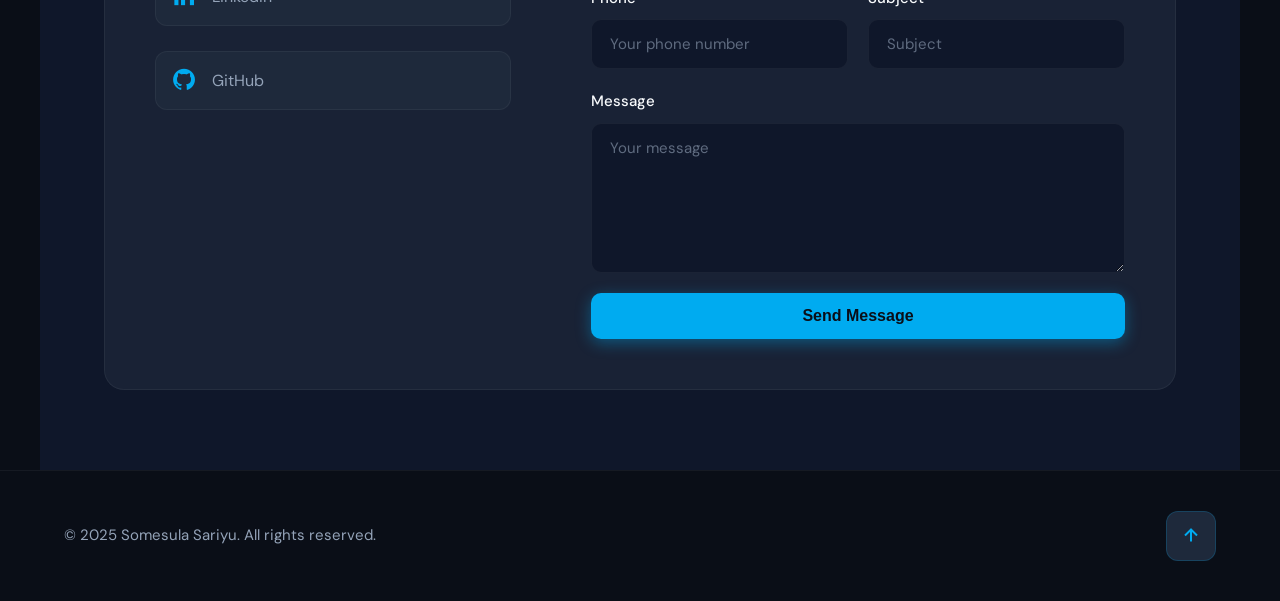
==== commit 0ba50cb3: "ade the fix" ====
--- a/index.html
+++ b/index.html
@@ -5,22 +5,53 @@
     <meta charset="UTF-8">
     <meta name="viewport" content="width=device-width, initial-scale=1.0">
     <meta http-equiv="X-UA-Compatible" content="IE=edge">
-    <meta name="description" content="Somesula Sariyu - Cybersecurity Analyst & Developer Portfolio. Explore projects, skills, and experience in security analysis, vulnerability management, and web development.">
-    <meta name="keywords" content="Somesula Sariyu, Cybersecurity, Security Analyst, Portfolio, Web Developer, Vulnerability Management, Bug Bounty">
+    <meta name="description"
+        content="Somesula Sariyu - Senior Cybersecurity Analyst & Full-stack Developer. Specialized in vulnerability management, security analysis, and building secure web applications.">
+    <meta name="keywords"
+        content="Somesula Sariyu, Cybersecurity Analyst, Security Portfolio, Vulnerability Management, Bug Bounty, Web Security, React Developer, Node.js Security">
     <meta name="author" content="Somesula Sariyu">
-    
-    <!-- Open Graph -->
-    <meta property="og:title" content="Somesula Sariyu | Cybersecurity Analyst Portfolio">
-    <meta property="og:description" content="Cybersecurity student specializing in vulnerability management and security analysis. View my projects and connect.">
+    <meta name="theme-color" content="#0a0e17">
+
+    <!-- Open Graph / Facebook -->
     <meta property="og:type" content="website">
-    
+    <meta property="og:url" content="https://yuvaraj-dudukuru.github.io/Sariyu_portfolio/">
+    <meta property="og:title" content="Somesula Sariyu | Cybersecurity Analyst & Developer Portfolio">
+    <meta property="og:description"
+        content="Explore my cybersecurity projects, security analysis expertise, and developer portfolio. Specializing in secure systems and vulnerability management.">
+    <meta property="og:image" content="https://placehold.co/1200x630/0a0e17/00abf0?text=Sariyu+Portfolio">
+
+    <!-- Twitter -->
+    <meta property="twitter:card" content="summary_large_image">
+    <meta property="twitter:url" content="https://yuvaraj-dudukuru.github.io/Sariyu_portfolio/">
+    <meta property="twitter:title" content="Somesula Sariyu | Cybersecurity Analyst & Developer Portfolio">
+    <meta property="twitter:description"
+        content="Explore my cybersecurity projects, security analysis expertise, and developer portfolio.">
+    <meta property="twitter:image" content="https://placehold.co/1200x630/0a0e17/00abf0?text=Sariyu+Portfolio">
+
     <title>Somesula Sariyu | Cybersecurity Analyst & Developer</title>
-    
+
     <link rel="icon" type="image/svg+xml" href="assets/favicon.svg">
     <link rel="stylesheet" href="css/style.css">
     <link rel="preconnect" href="https://fonts.googleapis.com">
     <link rel="preconnect" href="https://fonts.gstatic.com" crossorigin>
-    <link href="https://fonts.googleapis.com/css2?family=DM+Sans:wght@400;500;600;700&family=JetBrains+Mono:wght@400;500&display=swap" rel="stylesheet">
+
+    <!-- Structured Data -->
+    <script type="application/ld+json">
+    {
+      "@context": "https://schema.org",
+      "@type": "Person",
+      "name": "Somesula Sariyu",
+      "jobTitle": "Cybersecurity Analyst & Developer",
+      "url": "https://yuvaraj-dudukuru.github.io/Sariyu_portfolio/",
+      "sameAs": [
+        "https://linkedin.com/in/yuvaraj-dudukuru",
+        "https://github.com/yuvaraj-dudukuru"
+      ]
+    }
+    </script>
+    <link
+        href="https://fonts.googleapis.com/css2?family=DM+Sans:wght@400;500;600;700&family=JetBrains+Mono:wght@400;500&display=swap"
+        rel="stylesheet">
     <link href="https://unpkg.com/boxicons@2.1.4/css/boxicons.min.css" rel="stylesheet">
 </head>
 
@@ -29,9 +60,17 @@
 
     <header class="header" id="header">
         <a href="#home" class="logo" aria-label="Home">Sariyu</a>
-        <button class="menu-toggle" id="menu-icon" aria-label="Toggle navigation menu" aria-expanded="false">
-            <i class="bx bx-menu"></i>
-        </button>
+
+        <div class="header-actions">
+            <button class="theme-toggle" id="theme-toggle" aria-label="Toggle dark/light mode">
+                <i class="bx bx-moon"></i>
+            </button>
+
+            <button class="menu-toggle" id="menu-icon" aria-label="Toggle navigation menu" aria-expanded="false">
+                <i class="bx bx-menu"></i>
+            </button>
+        </div>
+
         <nav class="navbar" id="navbar" aria-label="Main navigation">
             <a href="#home" class="nav-link active">Home</a>
             <a href="#about" class="nav-link">About</a>
@@ -53,7 +92,7 @@
                     <h2>Cybersecurity Analyst & Developer</h2>
                 </div>
                 <p class="hero-tagline">
-                    Passionate about vulnerability management, security analysis, and building secure systems. 
+                    Passionate about vulnerability management, security analysis, and building secure systems.
                     Constantly learning and staying current with industry threats and best practices.
                 </p>
                 <div class="hero-buttons">
@@ -62,10 +101,12 @@
                 </div>
             </div>
             <div class="hero-social">
-                <a href="https://www.linkedin.com/in/yuvaraj-dudukuru" target="_blank" rel="noopener noreferrer" class="social-link" aria-label="LinkedIn">
+                <a href="https://www.linkedin.com/in/yuvaraj-dudukuru" target="_blank" rel="noopener noreferrer"
+                    class="social-link" aria-label="LinkedIn">
                     <i class="bx bxl-linkedin"></i>
                 </a>
-                <a href="https://github.com/yuvaraj-dudukuru" target="_blank" rel="noopener noreferrer" class="social-link" aria-label="GitHub">
+                <a href="https://github.com/yuvaraj-dudukuru" target="_blank" rel="noopener noreferrer"
+                    class="social-link" aria-label="GitHub">
                     <i class="bx bxl-github"></i>
                 </a>
                 <a href="mailto:sariyu@example.com" class="social-link" aria-label="Email">
@@ -79,18 +120,19 @@
             <h2 class="section-heading">About <span>Me</span></h2>
             <div class="about-grid">
                 <div class="about-image">
-                    <img src="https://placehold.co/400x400/112e42/00abf0?text=Sariyu" alt="Somesula Sariyu - Cybersecurity professional" width="400" height="400" loading="lazy">
+                    <img src="https://placehold.co/400x400/112e42/00abf0?text=Sariyu"
+                        alt="Somesula Sariyu - Cybersecurity professional" width="400" height="400" loading="lazy">
                 </div>
                 <div class="about-content">
                     <h3>Cybersecurity Enthusiast</h3>
                     <p>
-                        I'm a cybersecurity student passionate about identifying and mitigating security risks. 
-                        My interests span <strong>Bug Bounty Programs</strong>, <strong>Network Security</strong>, 
-                        and <strong>Vulnerability Management</strong>. I enjoy learning from experienced professionals 
+                        I'm a cybersecurity student passionate about identifying and mitigating security risks.
+                        My interests span <strong>Bug Bounty Programs</strong>, <strong>Network Security</strong>,
+                        and <strong>Vulnerability Management</strong>. I enjoy learning from experienced professionals
                         and contributing to safer digital ecosystems.
                     </p>
                     <p>
-                        I'm actively exploring web application security, penetration testing fundamentals, 
+                        I'm actively exploring web application security, penetration testing fundamentals,
                         and secure coding practices. Let's connect and discuss the latest developments in cybersecurity.
                     </p>
                     <a href="#contact" class="btn btn-primary">Let's Talk</a>
@@ -169,38 +211,49 @@
                 <button type="button" class="filter-btn" data-filter="javascript">JavaScript</button>
             </div>
             <div class="projects-grid">
-                <article class="project-card" data-tech="html css javascript">
+                <article class="project-card" data-tech="javascript open-ai">
                     <div class="project-image">
-                        <img src="https://placehold.co/600x400/112e42/00abf0?text=Portfolio" alt="Personal Portfolio Website project screenshot" width="600" height="400" loading="lazy">
+                        <img src="https://placehold.co/600x400/112e42/00abf0?text=Career+Co-Pilot"
+                            alt="Career Co-Pilot project screenshot" width="600" height="400" loading="lazy">
                     </div>
                     <div class="project-content">
-                        <h3>Personal Portfolio</h3>
-                        <p>Modern, responsive portfolio website showcasing skills, projects, and contact information. Built with semantic HTML, CSS, and vanilla JavaScript.</p>
+                        <h3>Career Co-Pilot</h3>
+                        <p>An AI-powered job application assistant that optimizes resumes and provides interview
+                            preparation based on specific job descriptions.</p>
                         <div class="project-tech">
-                            <span>HTML</span>
-                            <span>CSS</span>
                             <span>JavaScript</span>
+                            <span>OpenAI API</span>
+                            <span>CSS3</span>
                         </div>
                         <div class="project-links">
-                            <a href="https://github.com/yuvaraj-dudukuru/Sariyu_portfolio" target="_blank" rel="noopener noreferrer" aria-label="View Portfolio on GitHub">
+                            <a href="https://github.com/yuvaraj-dudukuru" target="_blank" rel="noopener noreferrer"
+                                aria-label="View Career Co-Pilot on GitHub">
                                 <i class="bx bxl-github"></i> Code
                             </a>
-                            <a href="#" aria-label="View Portfolio live demo">Live Demo</a>
+                            <a href="#" aria-label="View Career Co-Pilot live demo">Live Demo</a>
                         </div>
                     </div>
                 </article>
-                <article class="project-card" data-tech="tbd">
+                <article class="project-card" data-tech="javascript node">
                     <div class="project-image">
-                        <img src="https://placehold.co/600x400/112e42/00abf0?text=Project+2" alt="Placeholder for future project" width="600" height="400" loading="lazy">
+                        <img src="https://placehold.co/600x400/112e42/00abf0?text=Chat+App"
+                            alt="Real-time Chat Application project screenshot" width="600" height="400" loading="lazy">
                     </div>
                     <div class="project-content">
-                        <h3>Project Coming Soon</h3>
-                        <p>Working on exciting cybersecurity and development projects. Check back soon for updates.</p>
+                        <h3>Real-time Chat App</h3>
+                        <p>Secure, real-time messaging platform with end-to-end encryption concepts and private room
+                            creation using WebSocket technology.</p>
                         <div class="project-tech">
-                            <span>TBD</span>
+                            <span>Node.js</span>
+                            <span>Socket.io</span>
+                            <span>JavaScript</span>
                         </div>
                         <div class="project-links">
-                            <a href="https://github.com/yuvaraj-dudukuru" target="_blank" rel="noopener noreferrer" aria-label="View GitHub profile">GitHub</a>
+                            <a href="https://github.com/yuvaraj-dudukuru" target="_blank" rel="noopener noreferrer"
+                                aria-label="View Chat App on GitHub">
+                                <i class="bx bxl-github"></i> Code
+                            </a>
+                            <a href="#" aria-label="View Chat App live demo">Live Demo</a>
                         </div>
                     </div>
                 </article>
@@ -212,7 +265,7 @@
             <h2 class="section-heading">Experience & <span>Education</span></h2>
             <div class="experience-grid">
                 <div class="experience-column">
-                    <h3>Education</h3>
+                    <h3><i class="bx bxs-graduation"></i> Education</h3>
                     <div class="timeline">
                         <div class="timeline-item">
                             <div class="timeline-marker"></div>
@@ -241,20 +294,25 @@
                     </div>
                 </div>
                 <div class="experience-column">
-                    <h3>Experience</h3>
+                    <h3><i class="bx bxs-briefcase"></i> Experience</h3>
                     <div class="timeline">
                         <div class="timeline-item">
                             <div class="timeline-marker"></div>
                             <div class="timeline-content">
                                 <span class="timeline-year"><i class="bx bxs-calendar"></i> 2024 - Present</span>
                                 <h4>Cybersecurity Student</h4>
-                                <p>Actively pursuing security certifications and hands-on projects in vulnerability assessment and secure development.</p>
+                                <p>Actively pursuing security certifications and hands-on projects in vulnerability
+                                    assessment and secure development.</p>
                             </div>
                         </div>
                     </div>
                 </div>
             </div>
-            <a href="#" class="btn btn-secondary resume-btn" aria-label="Download resume">Download Resume</a>
+            <div class="resume-section">
+                <a href="assets/resume.pdf" class="btn btn-secondary resume-btn" aria-label="Download resume" download>
+                    <i class="bx bx-download"></i> Download Resume (PDF)
+                </a>
+            </div>
         </section>
 
         <!-- Contact Section -->
@@ -266,11 +324,13 @@
                         <i class="bx bx-envelope"></i>
                         <span>sariyu@example.com</span>
                     </a>
-                    <a href="https://www.linkedin.com/in/yuvaraj-dudukuru" target="_blank" rel="noopener noreferrer" class="contact-link">
+                    <a href="https://www.linkedin.com/in/yuvaraj-dudukuru" target="_blank" rel="noopener noreferrer"
+                        class="contact-link">
                         <i class="bx bxl-linkedin"></i>
                         <span>LinkedIn</span>
                     </a>
-                    <a href="https://github.com/yuvaraj-dudukuru" target="_blank" rel="noopener noreferrer" class="contact-link">
+                    <a href="https://github.com/yuvaraj-dudukuru" target="_blank" rel="noopener noreferrer"
+                        class="contact-link">
                         <i class="bx bxl-github"></i>
                         <span>GitHub</span>
                     </a>
@@ -279,17 +339,20 @@
                     <div class="form-row">
                         <div class="form-group">
                             <label for="name">Full Name</label>
-                            <input type="text" id="name" name="name" placeholder="Your name" required autocomplete="name">
+                            <input type="text" id="name" name="name" placeholder="Your name" required
+                                autocomplete="name">
                         </div>
                         <div class="form-group">
                             <label for="email">Email</label>
-                            <input type="email" id="email" name="email" placeholder="your@email.com" required autocomplete="email">
+                            <input type="email" id="email" name="email" placeholder="your@email.com" required
+                                autocomplete="email">
                         </div>
                     </div>
                     <div class="form-row">
                         <div class="form-group">
                             <label for="phone">Phone</label>
-                            <input type="tel" id="phone" name="phone" placeholder="Your phone number" autocomplete="tel">
+                            <input type="tel" id="phone" name="phone" placeholder="Your phone number"
+                                autocomplete="tel">
                         </div>
                         <div class="form-group">
                             <label for="subject">Subject</label>
@@ -316,4 +379,4 @@
     <script src="js/script.js"></script>
 </body>
 
-</html>
+</html>
--- a/css/style.css
+++ b/css/style.css
@@ -3,16 +3,35 @@
    ============================================ */
 
 :root {
+    /* Dark Theme (Default) */
     --bg-primary: #0a0e17;
-    --bg-secondary: #111827;
-    --bg-card: #1a2234;
-    --text-primary: #f1f5f9;
+    --bg-secondary: #0f172a;
+    --bg-card: #1e293b;
+    --text-primary: #f8fafc;
     --text-secondary: #94a3b8;
     --accent: #00abf0;
+    --accent-glow: rgba(0, 171, 240, 0.4);
     --accent-hover: #38bdf8;
     --border: rgba(0, 171, 240, 0.2);
-    --shadow: 0 4px 24px rgba(0, 0, 0, 0.3);
-    --transition: 0.3s ease;
+    --shadow: 0 4px 24px rgba(0, 0, 0, 0.4);
+    --transition: 0.3s cubic-bezier(0.4, 0, 0.2, 1);
+    --glass: rgba(30, 41, 59, 0.7);
+    --glass-border: rgba(255, 255, 255, 0.05);
+}
+
+[data-theme="light"] {
+    --bg-primary: #f8fafc;
+    --bg-secondary: #f1f5f9;
+    --bg-card: #ffffff;
+    --text-primary: #0f172a;
+    --text-secondary: #475569;
+    --accent: #0284c7;
+    --accent-glow: rgba(2, 132, 199, 0.2);
+    --accent-hover: #0369a1;
+    --border: rgba(2, 132, 199, 0.1);
+    --shadow: 0 4px 20px rgba(0, 0, 0, 0.05);
+    --glass: rgba(255, 255, 255, 0.8);
+    --glass-border: rgba(0, 0, 0, 0.05);
 }
 
 * {
@@ -27,11 +46,13 @@
 }
 
 body {
-    font-family: 'DM Sans', system-ui, sans-serif;
+    font-family: 'DM Sans', system-ui, -apple-system, sans-serif;
     background: var(--bg-primary);
     color: var(--text-primary);
-    line-height: 1.6;
+    line-height: 1.7;
     overflow-x: hidden;
+    -webkit-font-smoothing: antialiased;
+    -moz-osx-font-smoothing: grayscale;
 }
 
 /* Skip Link - Accessibility */
@@ -63,42 +84,79 @@
     justify-content: space-between;
     align-items: center;
     background: transparent;
-    z-index: 100;
-    transition: background var(--transition), padding var(--transition);
+    z-index: 1000;
+    transition: all var(--transition);
 }
 
 .header.scrolled {
-    background: rgba(10, 14, 23, 0.95);
-    backdrop-filter: blur(10px);
+    background: var(--glass);
+    -webkit-backdrop-filter: blur(12px);
+    backdrop-filter: blur(12px);
+    border-bottom: 1px solid var(--glass-border);
+    padding: 1rem 5%;
+}
+
+.header-actions {
+    display: flex;
+    align-items: center;
+    gap: 1.5rem;
+    order: 2;
 }
 
 .logo {
-    font-size: 2rem;
+    font-size: 2.2rem;
     font-weight: 700;
     color: var(--text-primary);
     text-decoration: none;
+    letter-spacing: 1px;
     transition: color var(--transition);
 }
 
 .logo:hover {
     color: var(--accent);
+    text-shadow: 0 0 10px var(--accent-glow);
+}
+
+.theme-toggle,
+.menu-toggle {
+    background: var(--bg-card);
+    border: 1px solid var(--glass-border);
+    color: var(--text-primary);
+    width: 4rem;
+    height: 4rem;
+    border-radius: 0.8rem;
+    display: flex;
+    align-items: center;
+    justify-content: center;
+    font-size: 2rem;
+    cursor: pointer;
+    transition: all var(--transition);
 }
 
 .menu-toggle {
     display: none;
-    background: none;
-    border: none;
-    color: var(--text-primary);
-    font-size: 2.4rem;
-    cursor: pointer;
-    padding: 0.5rem;
+}
+
+@media (max-width: 768px) {
+    .menu-toggle {
+        display: flex;
+    }
+}
+
+.theme-toggle:hover,
+.menu-toggle:hover {
+    background: var(--accent);
+    color: var(--bg-primary);
+    transform: scale(1.05);
 }
 
 .navbar {
     display: flex;
     align-items: center;
     gap: 2.5rem;
-    position: relative;
+    order: 1;
+    margin-left: auto;
+    margin-right: 3rem;
 }
 
 .nav-link {
@@ -106,7 +164,25 @@
     text-decoration: none;
     font-size: 1.5rem;
     font-weight: 500;
+    position: relative;
+    padding: 0.5rem 0;
     transition: color var(--transition);
+}
+
+.nav-link::after {
+    content: '';
+    position: absolute;
+    bottom: 0;
+    left: 0;
+    width: 0;
+    height: 2px;
+    background: var(--accent);
+    transition: width var(--transition);
+}
+
+.nav-link:hover::after,
+.nav-link.active::after {
+    width: 100%;
 }
 
 .nav-link:hover,
@@ -121,74 +197,97 @@
     align-items: center;
     padding: 12rem 5% 4rem;
     position: relative;
+    overflow: hidden;
+}
+
+.hero::before {
+    content: '';
+    position: absolute;
+    top: 20%;
+    right: -10%;
+    width: 40rem;
+    height: 40rem;
+    background: var(--accent-glow);
+    filter: blur(150px);
+    border-radius: 50%;
+    z-index: -1;
+    opacity: 0.5;
 }
 
 .hero-content {
-    max-width: 60rem;
+    max-width: 65rem;
+    z-index: 10;
 }
 
 .hero-greeting {
-    font-size: 1.6rem;
-    color: var(--accent);
-    margin-bottom: 0.5rem;
-    font-weight: 500;
+    font-family: 'JetBrains Mono', monospace;
+    font-size: 1.5rem;
+    color: var(--accent);
+    margin-bottom: 1.5rem;
+    display: block;
+    letter-spacing: 2px;
 }
 
 .hero h1 {
-    font-size: clamp(4rem, 8vw, 6rem);
-    font-weight: 700;
-    line-height: 1.2;
-    margin-bottom: 1rem;
+    font-size: clamp(4.5rem, 10vw, 7.5rem);
+    font-weight: 800;
+    line-height: 1.1;
+    margin-bottom: 2rem;
+    color: var(--text-primary);
 }
 
 .hero h1 span {
     color: var(--accent);
+    text-shadow: 0 0 20px var(--accent-glow);
 }
 
 .hero-title h2 {
-    font-size: clamp(2rem, 4vw, 3rem);
+    font-size: clamp(2rem, 5vw, 3.5rem);
     font-weight: 600;
     color: var(--text-secondary);
-    margin-bottom: 1.5rem;
+    margin-bottom: 2.5rem;
 }
 
 .hero-tagline {
-    font-size: 1.6rem;
-    color: var(--text-secondary);
-    margin-bottom: 2.5rem;
+    font-size: 1.8rem;
+    color: var(--text-secondary);
+    margin-bottom: 4rem;
     max-width: 55rem;
+    line-height: 1.8;
 }
 
 .hero-buttons {
     display: flex;
-    gap: 1.5rem;
+    gap: 2rem;
     flex-wrap: wrap;
 }
 
 .hero-social {
     position: absolute;
-    bottom: 4rem;
-    display: flex;
-    gap: 1rem;
+    bottom: 5rem;
+    display: flex;
+    gap: 1.5rem;
 }
 
 .social-link {
     display: flex;
     align-items: center;
     justify-content: center;
-    width: 4.5rem;
-    height: 4.5rem;
-    border: 2px solid var(--border);
-    border-radius: 50%;
-    color: var(--accent);
-    font-size: 2rem;
+    width: 4.8rem;
+    height: 4.8rem;
+    background: var(--bg-card);
+    border: 1px solid var(--border);
+    border-radius: 1.2rem;
+    color: var(--text-primary);
+    font-size: 2.2rem;
     transition: all var(--transition);
 }
 
 .social-link:hover {
     background: var(--accent);
     color: var(--bg-primary);
-    transform: translateY(-3px);
+    transform: translateY(-5px) rotate(8deg);
+    box-shadow: 0 10px 20px var(--accent-glow);
 }
 
 /* Buttons */
@@ -196,37 +295,42 @@
     display: inline-flex;
     align-items: center;
     justify-content: center;
-    padding: 1.2rem 2.5rem;
-    font-size: 1.5rem;
+    padding: 1.4rem 3rem;
+    font-size: 1.6rem;
     font-weight: 600;
     text-decoration: none;
-    border-radius: 0.8rem;
+    border-radius: 1rem;
     transition: all var(--transition);
     cursor: pointer;
-    border: 2px solid transparent;
+    border: none;
+    gap: 1rem;
 }
 
 .btn-primary {
     background: var(--accent);
     color: var(--bg-primary);
+    box-shadow: 0 4px 15px var(--accent-glow);
 }
 
 .btn-primary:hover {
     background: var(--accent-hover);
-    transform: translateY(-2px);
-    box-shadow: 0 8px 25px rgba(0, 171, 240, 0.3);
+    transform: translateY(-3px);
+    box-shadow: 0 8px 25px var(--accent-glow);
 }
 
 .btn-secondary {
-    background: transparent;
-    color: var(--accent);
+    background: var(--bg-card);
+    color: var(--text-primary);
+    border: 1px solid var(--glass-border);
+    -webkit-backdrop-filter: blur(5px);
+    backdrop-filter: blur(5px);
+}
+
+.btn-secondary:hover {
+    background: var(--glass-border);
     border-color: var(--accent);
-}
-
-.btn-secondary:hover {
-    background: var(--accent);
-    color: var(--bg-primary);
-    transform: translateY(-2px);
+    color: var(--accent);
+    transform: translateY(-3px);
 }
 
 /* Section Styles */
@@ -237,74 +341,105 @@
 }
 
 .section-heading {
-    font-size: clamp(3rem, 5vw, 4.5rem);
+    font-size: clamp(3.5rem, 6vw, 5rem);
     text-align: center;
-    margin-bottom: 4rem;
+    margin-bottom: 6rem;
+    font-weight: 800;
 }
 
 .section-heading span {
-    color: var(--accent);
+    background: linear-gradient(90deg, var(--accent), var(--accent-hover));
+    -webkit-background-clip: text;
+    -webkit-text-fill-color: transparent;
+    background-clip: text;
+    text-shadow: none;
 }
 
 /* About Section */
 .about {
     background: var(--bg-secondary);
+    position: relative;
+    overflow: hidden;
 }
 
 .about-grid {
     display: grid;
-    grid-template-columns: 1fr 1.5fr;
-    gap: 4rem;
+    grid-template-columns: 1fr 1.2fr;
+    gap: 6rem;
     align-items: center;
 }
 
 .about-image {
+    position: relative;
     display: flex;
     justify-content: center;
+}
+
+.about-image::before {
+    content: '';
+    position: absolute;
+    width: 110%;
+    height: 110%;
+    border: 2px dashed var(--accent);
+    border-radius: 50%;
+    animation: rotate 20s linear infinite;
+}
+
+@keyframes rotate {
+    from {
+        transform: rotate(0deg);
+    }
+
+    to {
+        transform: rotate(360deg);
+    }
 }
 
 .about-image img {
     width: 100%;
-    max-width: 35rem;
+    max-width: 38rem;
     border-radius: 50%;
+    padding: 1.5rem;
+    background: var(--bg-card);
     border: 4px solid var(--accent);
-    box-shadow: var(--shadow);
+    box-shadow: 0 0 30px var(--accent-glow);
+    z-index: 1;
 }
 
 .about-content h3 {
-    font-size: 2.5rem;
-    margin-bottom: 1.5rem;
+    font-size: 3rem;
+    margin-bottom: 2rem;
     color: var(--accent);
 }
 
 .about-content p {
-    font-size: 1.6rem;
-    color: var(--text-secondary);
-    margin-bottom: 1.5rem;
-}
-
-.about-content .btn {
-    margin-top: 1rem;
+    font-size: 1.7rem;
+    color: var(--text-secondary);
+    margin-bottom: 2rem;
+    line-height: 1.8;
 }
 
 /* Skills Section */
 .skills-grid {
     display: grid;
-    grid-template-columns: repeat(auto-fit, minmax(28rem, 1fr));
+    grid-template-columns: repeat(auto-fit, minmax(30rem, 1fr));
     gap: 3rem;
 }
 
 .skills-category {
-    background: var(--bg-card);
-    padding: 2.5rem;
-    border-radius: 1rem;
-    border: 1px solid var(--border);
-    transition: transform var(--transition);
+    background: var(--glass);
+    padding: 3rem;
+    border-radius: 1.5rem;
+    border: 1px solid var(--glass-border);
+    -webkit-backdrop-filter: blur(10px);
+    backdrop-filter: blur(10px);
+    transition: all var(--transition);
 }
 
 .skills-category:hover {
-    transform: translateY(-5px);
-    box-shadow: var(--shadow);
+    transform: translateY(-8px);
+    border-color: var(--accent);
+    box-shadow: 0 10px 30px rgba(0, 0, 0, 0.4);
 }
 
 .skills-category h3 {
@@ -316,9 +451,17 @@
 .skill-item {
     display: grid;
     grid-template-columns: 1fr auto;
-    gap: 1rem;
-    align-items: center;
-    margin-bottom: 1.5rem;
+    gap: 1.2rem;
+    align-items: center;
+    margin-bottom: 2rem;
+    padding: 1rem;
+    border-radius: 0.8rem;
+    transition: all var(--transition);
+}
+
+.skill-item:hover {
+    background: var(--bg-secondary);
+    transform: translateX(5px);
 }
 
 .skill-item:last-child {
@@ -326,7 +469,8 @@
 }
 
 .skill-name {
-    font-size: 1.4rem;
+    font-size: 1.5rem;
+    font-weight: 500;
 }
 
 .skill-bar {
@@ -364,18 +508,18 @@
 .project-filters {
     display: flex;
     justify-content: center;
-    gap: 1rem;
-    margin-bottom: 3rem;
+    gap: 1.5rem;
+    margin-bottom: 5rem;
     flex-wrap: wrap;
 }
 
 .filter-btn {
-    padding: 0.8rem 1.5rem;
+    padding: 1rem 2rem;
     background: var(--bg-card);
-    border: 2px solid var(--border);
-    border-radius: 0.5rem;
-    color: var(--text-secondary);
-    font-size: 1.4rem;
+    border: 1px solid var(--glass-border);
+    border-radius: 0.8rem;
+    color: var(--text-secondary);
+    font-size: 1.5rem;
     font-weight: 500;
     cursor: pointer;
     transition: all var(--transition);
@@ -386,115 +530,194 @@
     background: var(--accent);
     color: var(--bg-primary);
     border-color: var(--accent);
+    box-shadow: 0 5px 15px var(--accent-glow);
 }
 
 .projects-grid {
     display: grid;
-    grid-template-columns: repeat(auto-fit, minmax(35rem, 1fr));
-    gap: 3rem;
+    grid-template-columns: repeat(auto-fit, minmax(32rem, 1fr));
+    gap: 4rem;
 }
 
 .project-card {
-    background: var(--bg-card);
-    border-radius: 1rem;
+    background: var(--glass);
+    border-radius: 2rem;
     overflow: hidden;
-    border: 1px solid var(--border);
-    transition: transform var(--transition), box-shadow var(--transition);
+    border: 1px solid var(--glass-border);
+    -webkit-backdrop-filter: blur(10px);
+    backdrop-filter: blur(10px);
+    transition: all var(--transition);
+    height: 100%;
+    display: flex;
+    flex-direction: column;
 }
 
 .project-card:hover {
-    transform: translateY(-8px);
-    box-shadow: 0 12px 40px rgba(0, 0, 0, 0.4);
+    transform: translateY(-12px) scale(1.02);
+    border-color: var(--accent);
+    box-shadow: 0 20px 40px rgba(0, 0, 0, 0.4);
 }
 
 .project-image {
-    aspect-ratio: 16/10;
+    aspect-ratio: 16/9;
     overflow: hidden;
+    position: relative;
+    background: var(--bg-secondary);
+}
+
+.project-image::after {
+    content: 'View Details';
+    position: absolute;
+    inset: 0;
+    background: rgba(0, 171, 240, 0.2);
+    display: flex;
+    align-items: center;
+    justify-content: center;
+    color: #fff;
+    font-size: 1.8rem;
+    font-weight: 600;
+    opacity: 0;
+    transition: all var(--transition);
+    -webkit-backdrop-filter: blur(4px);
+    backdrop-filter: blur(4px);
+}
+
+.project-card:hover .project-image::after {
+    opacity: 1;
 }
 
 .project-image img {
     width: 100%;
     height: 100%;
     object-fit: cover;
-    transition: transform 0.5s ease;
+    transition: transform 0.6s cubic-bezier(0.4, 0, 0.2, 1);
 }
 
 .project-card:hover .project-image img {
-    transform: scale(1.05);
+    transform: scale(1.1);
 }
 
 .project-content {
-    padding: 2rem;
+    padding: 2.5rem;
+    flex-grow: 1;
+    display: flex;
+    flex-direction: column;
 }
 
 .project-content h3 {
-    font-size: 2rem;
-    margin-bottom: 1rem;
+    font-size: 2.2rem;
+    margin-bottom: 1.2rem;
+    color: var(--text-primary);
 }
 
 .project-content p {
-    font-size: 1.4rem;
-    color: var(--text-secondary);
-    margin-bottom: 1.5rem;
+    font-size: 1.5rem;
+    color: var(--text-secondary);
+    margin-bottom: 2rem;
+    line-height: 1.6;
 }
 
 .project-tech {
     display: flex;
     flex-wrap: wrap;
-    gap: 0.8rem;
-    margin-bottom: 1.5rem;
+    gap: 1rem;
+    margin-bottom: 2.5rem;
 }
 
 .project-tech span {
     font-size: 1.2rem;
-    padding: 0.4rem 1rem;
+    font-family: 'JetBrains Mono', monospace;
+    padding: 0.5rem 1.2rem;
     background: var(--bg-secondary);
-    border-radius: 0.5rem;
-    color: var(--accent);
+    border-radius: 2rem;
+    color: var(--accent);
+    border: 1px solid var(--border);
 }
 
 .project-links {
     display: flex;
-    gap: 1.5rem;
+    gap: 2rem;
+    margin-top: auto;
+}
+
+.project-stats {
+    display: flex;
+    gap: 2rem;
+    margin-top: 1.5rem;
+    font-size: 1.3rem;
+    color: var(--text-secondary);
+    border-top: 1px solid var(--glass-border);
+    padding-top: 1.5rem;
+}
+
+.project-stats span {
+    display: flex;
+    align-items: center;
+    gap: 0.5rem;
+}
+
+.project-stats i {
+    color: var(--accent);
+    font-size: 1.6rem;
 }
 
 .project-links a {
-    color: var(--accent);
+    color: var(--text-primary);
     text-decoration: none;
-    font-size: 1.4rem;
+    font-size: 1.5rem;
     font-weight: 500;
     display: flex;
     align-items: center;
-    gap: 0.5rem;
+    gap: 0.6rem;
     transition: color var(--transition);
 }
 
 .project-links a:hover {
-    color: var(--accent-hover);
+    color: var(--accent);
+}
+
+.project-links i {
+    font-size: 2rem;
 }
 
 /* Experience Section */
 .experience-grid {
     display: grid;
     grid-template-columns: repeat(auto-fit, minmax(35rem, 1fr));
-    gap: 4rem;
+    gap: 6rem;
 }
 
 .experience-column h3 {
-    font-size: 2.2rem;
-    margin-bottom: 2rem;
-    color: var(--accent);
+    font-size: 2.5rem;
+    margin-bottom: 3.5rem;
+    color: var(--accent);
+    display: flex;
+    align-items: center;
+    gap: 1.2rem;
+}
+
+.experience-column h3 i {
+    font-size: 2.8rem;
 }
 
 .timeline {
     position: relative;
-    padding-left: 2rem;
-    border-left: 2px solid var(--accent);
+    padding-left: 3rem;
+}
+
+.timeline::before {
+    content: '';
+    position: absolute;
+    left: 0.5rem;
+    top: 0;
+    width: 2px;
+    height: 100%;
+    background: var(--border);
 }
 
 .timeline-item {
     position: relative;
-    margin-bottom: 2.5rem;
+    margin-bottom: 4rem;
 }
 
 .timeline-item:last-child {
@@ -503,45 +726,64 @@
 
 .timeline-marker {
     position: absolute;
-    left: -2.7rem;
+    left: -3rem;
     top: 0.5rem;
     width: 1.2rem;
     height: 1.2rem;
+    background: var(--bg-primary);
+    border: 2px solid var(--accent);
+    border-radius: 50%;
+    z-index: 1;
+    transition: all var(--transition);
+}
+
+.timeline-item:hover .timeline-marker {
     background: var(--accent);
-    border-radius: 50%;
+    box-shadow: 0 0 10px var(--accent-glow);
+    transform: scale(1.2);
 }
 
 .timeline-content {
-    background: var(--bg-card);
-    padding: 2rem;
-    border-radius: 0.8rem;
-    border: 1px solid var(--border);
+    background: var(--glass);
+    padding: 2.5rem;
+    border-radius: 1.5rem;
+    border: 1px solid var(--glass-border);
+    -webkit-backdrop-filter: blur(10px);
+    backdrop-filter: blur(10px);
+    transition: all var(--transition);
+}
+
+.timeline-item:hover .timeline-content {
+    border-color: var(--accent);
+    transform: translateX(10px);
 }
 
 .timeline-year {
-    font-size: 1.3rem;
-    color: var(--accent);
-    display: flex;
-    align-items: center;
-    gap: 0.5rem;
-    margin-bottom: 0.5rem;
+    font-family: 'JetBrains Mono', monospace;
+    font-size: 1.4rem;
+    color: var(--accent);
+    display: flex;
+    align-items: center;
+    gap: 0.8rem;
+    margin-bottom: 1rem;
 }
 
 .timeline-content h4 {
-    font-size: 1.7rem;
-    margin-bottom: 0.5rem;
+    font-size: 2rem;
+    margin-bottom: 0.8rem;
+    color: var(--text-primary);
 }
 
 .timeline-content p {
-    font-size: 1.4rem;
-    color: var(--text-secondary);
+    font-size: 1.5rem;
+    color: var(--text-secondary);
+    line-height: 1.6;
 }
 
 .resume-btn {
-    display: inline-block;
-    margin-top: 3rem;
-    margin-left: 50%;
-    transform: translateX(-50%);
+    display: flex;
+    margin: 6rem auto 0;
+    width: fit-content;
 }
 
 /* Contact Section */
@@ -551,85 +793,102 @@
 
 .contact-wrapper {
     display: grid;
-    grid-template-columns: 1fr 2fr;
-    gap: 4rem;
+    grid-template-columns: 1fr 1.5fr;
+    gap: 8rem;
     align-items: start;
+    background: var(--glass);
+    padding: 5rem;
+    border-radius: 2rem;
+    border: 1px solid var(--glass-border);
+    -webkit-backdrop-filter: blur(10px);
+    backdrop-filter: blur(10px);
 }
 
 .contact-info {
     display: flex;
     flex-direction: column;
+    gap: 2.5rem;
+}
+
+.contact-link {
+    display: flex;
+    align-items: center;
     gap: 1.5rem;
-}
-
-.contact-link {
-    display: flex;
-    align-items: center;
-    gap: 1rem;
     color: var(--text-secondary);
     text-decoration: none;
-    font-size: 1.5rem;
-    transition: color var(--transition);
+    font-size: 1.6rem;
+    padding: 1.5rem;
+    background: var(--bg-card);
+    border-radius: 1.2rem;
+    border: 1px solid var(--glass-border);
+    transition: all var(--transition);
 }
 
 .contact-link i {
-    font-size: 2.4rem;
+    font-size: 2.6rem;
     color: var(--accent);
 }
 
 .contact-link:hover {
     color: var(--accent);
+    border-color: var(--accent);
+    transform: translateX(10px);
+    box-shadow: 0 5px 15px rgba(0, 0, 0, 0.2);
 }
 
 .contact-form {
     display: flex;
     flex-direction: column;
-    gap: 1.5rem;
+    gap: 2rem;
 }
 
 .form-row {
     display: grid;
     grid-template-columns: 1fr 1fr;
-    gap: 1.5rem;
+    gap: 2rem;
 }
 
 .form-group {
     display: flex;
     flex-direction: column;
-    gap: 0.5rem;
+    gap: 0.8rem;
 }
 
 .form-group label {
-    font-size: 1.4rem;
+    font-size: 1.5rem;
     font-weight: 500;
+    color: var(--text-primary);
 }
 
 .contact-form input,
 .contact-form textarea {
-    padding: 1.2rem 1.5rem;
-    background: var(--bg-card);
-    border: 2px solid var(--border);
-    border-radius: 0.8rem;
+    padding: 1.4rem 1.8rem;
+    background: var(--bg-secondary);
+    border: 1px solid var(--glass-border);
+    border-radius: 1rem;
     color: var(--text-primary);
     font-size: 1.5rem;
     font-family: inherit;
-    transition: border-color var(--transition);
+    transition: all var(--transition);
 }
 
 .contact-form input:focus,
 .contact-form textarea:focus {
     outline: none;
     border-color: var(--accent);
+    background: var(--bg-card);
+    box-shadow: 0 0 10px var(--accent-glow);
 }
 
 .contact-form input::placeholder,
 .contact-form textarea::placeholder {
     color: var(--text-secondary);
+    opacity: 0.6;
 }
 
 .contact-form textarea {
     resize: vertical;
-    min-height: 12rem;
+    min-height: 15rem;
 }
 
 /* Footer */
@@ -637,13 +896,13 @@
     display: flex;
     justify-content: space-between;
     align-items: center;
-    padding: 2rem 5%;
+    padding: 4rem 5%;
     background: var(--bg-primary);
-    border-top: 1px solid var(--border);
+    border-top: 1px solid var(--glass-border);
 }
 
 .footer p {
-    font-size: 1.4rem;
+    font-size: 1.5rem;
     color: var(--text-secondary);
 }
 
@@ -651,19 +910,22 @@
     display: flex;
     align-items: center;
     justify-content: center;
-    width: 4.5rem;
-    height: 4.5rem;
+    width: 5rem;
+    height: 5rem;
+    background: var(--bg-card);
+    color: var(--accent);
+    border: 1px solid var(--border);
+    border-radius: 1.2rem;
+    font-size: 2.4rem;
+    text-decoration: none;
+    transition: all var(--transition);
+}
+
+.back-to-top:hover {
     background: var(--accent);
     color: var(--bg-primary);
-    border-radius: 0.5rem;
-    font-size: 2rem;
-    text-decoration: none;
-    transition: all var(--transition);
-}
-
-.back-to-top:hover {
-    background: var(--accent-hover);
-    transform: translateY(-3px);
+    transform: translateY(-5px);
+    box-shadow: 0 5px 15px var(--accent-glow);
 }
 
 /* Responsive */
@@ -739,6 +1001,7 @@
         opacity: 0;
         transform: translateY(30px);
     }
+
     to {
         opacity: 1;
         transform: translateY(0);
@@ -747,4 +1010,4 @@
 
 .hero-content {
     animation: fadeInUp 0.8s ease-out;
-}
+}
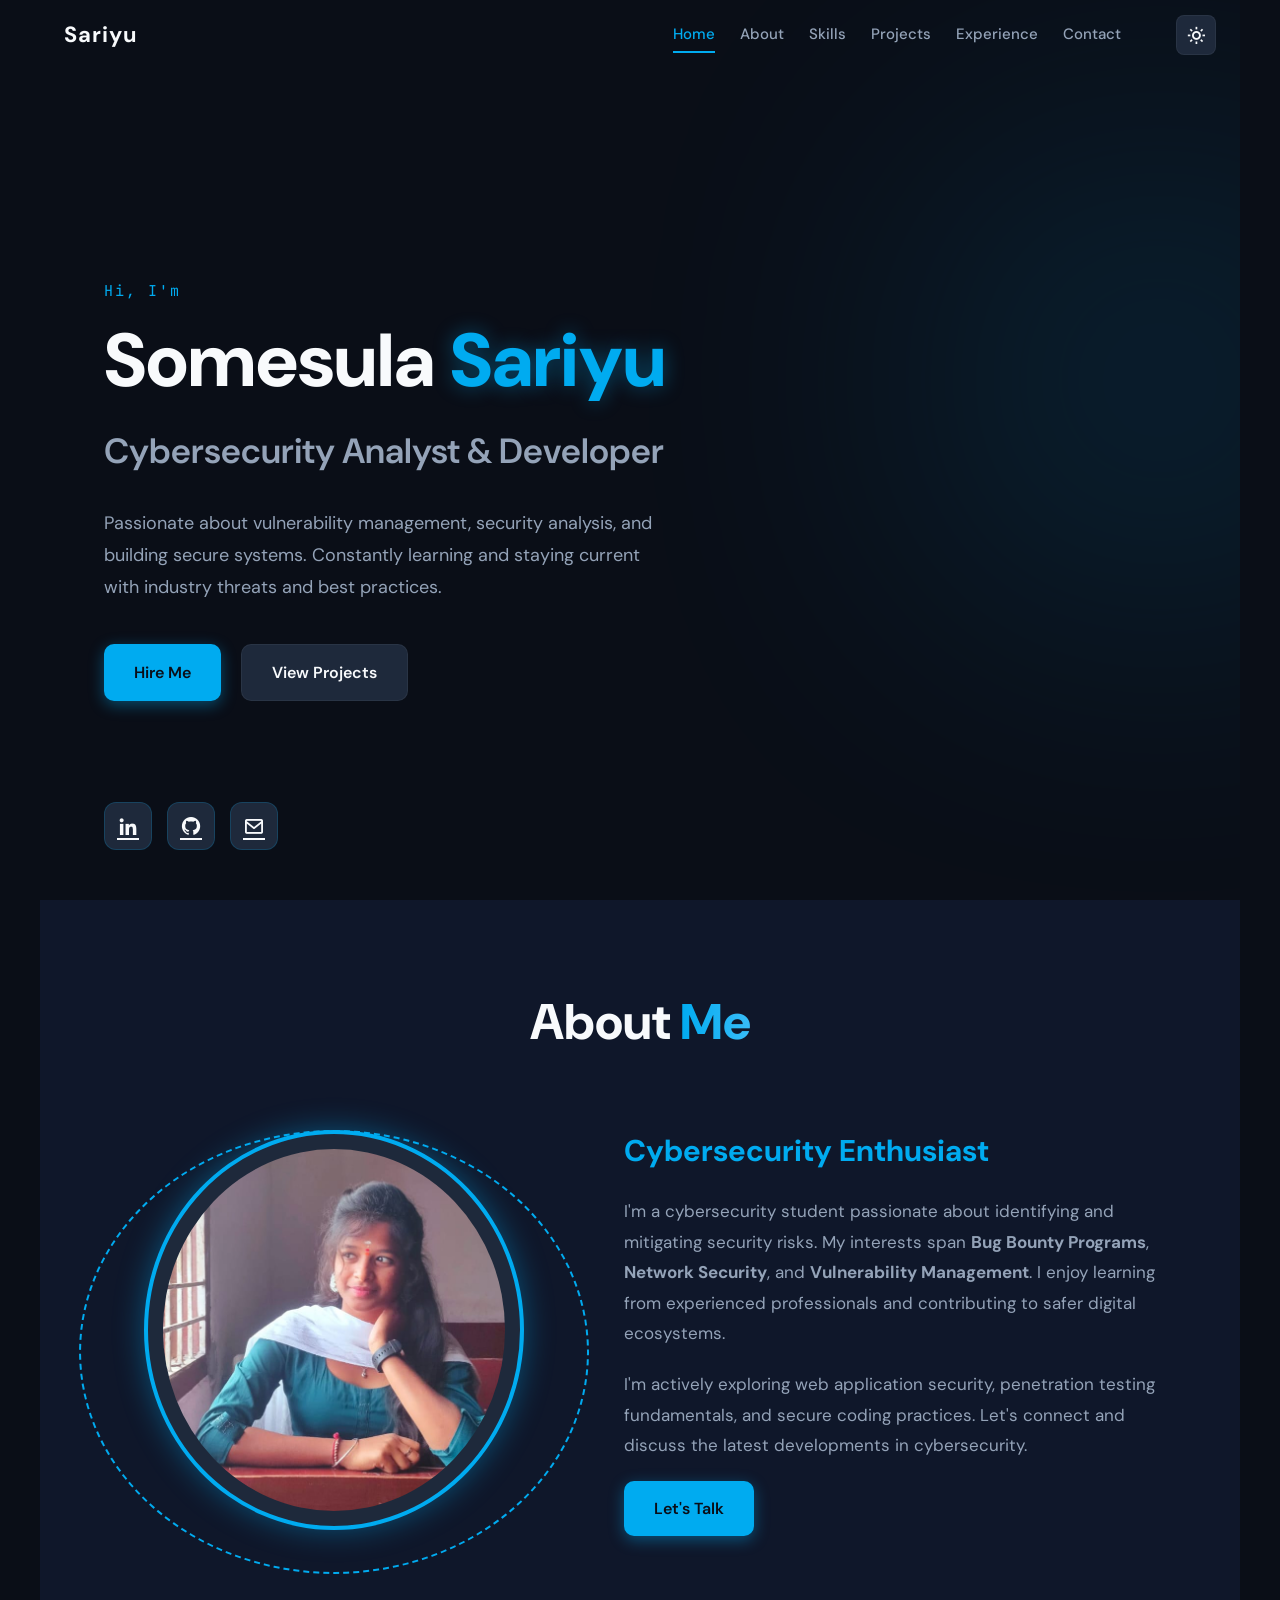
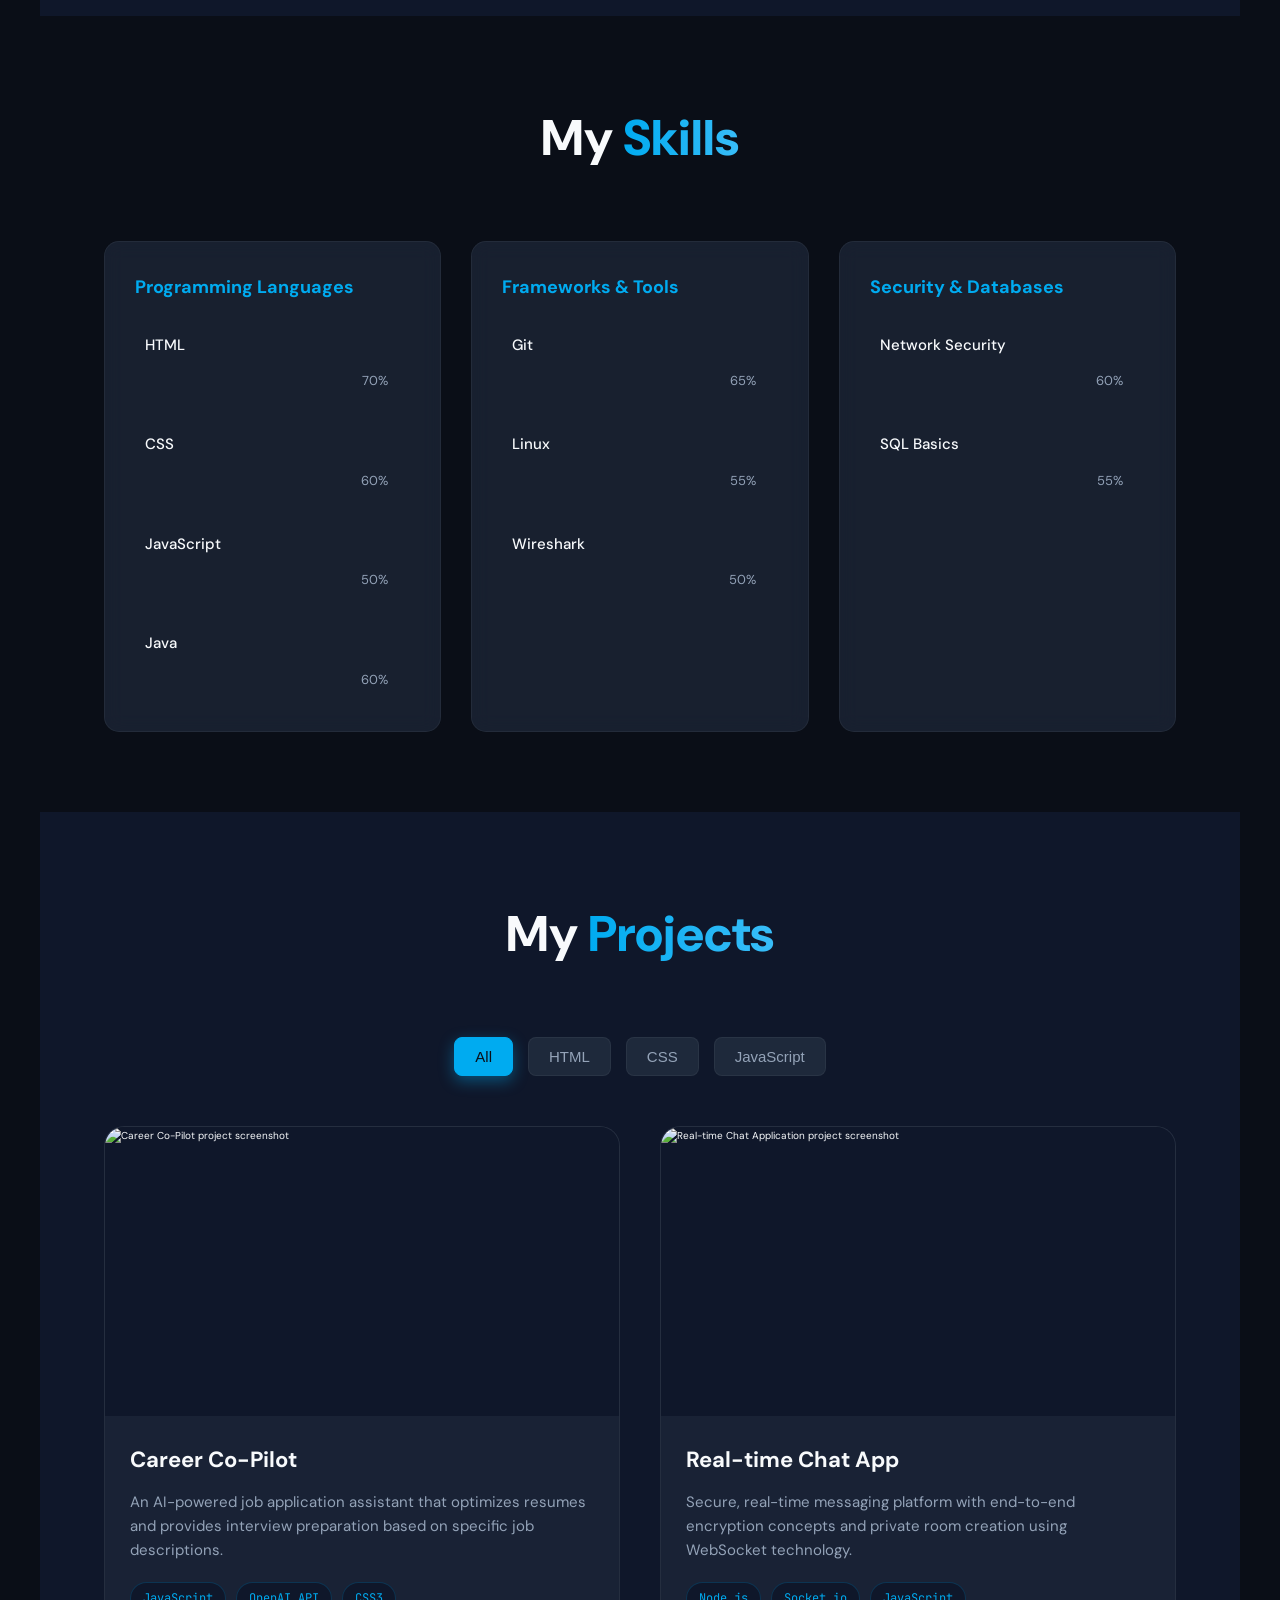
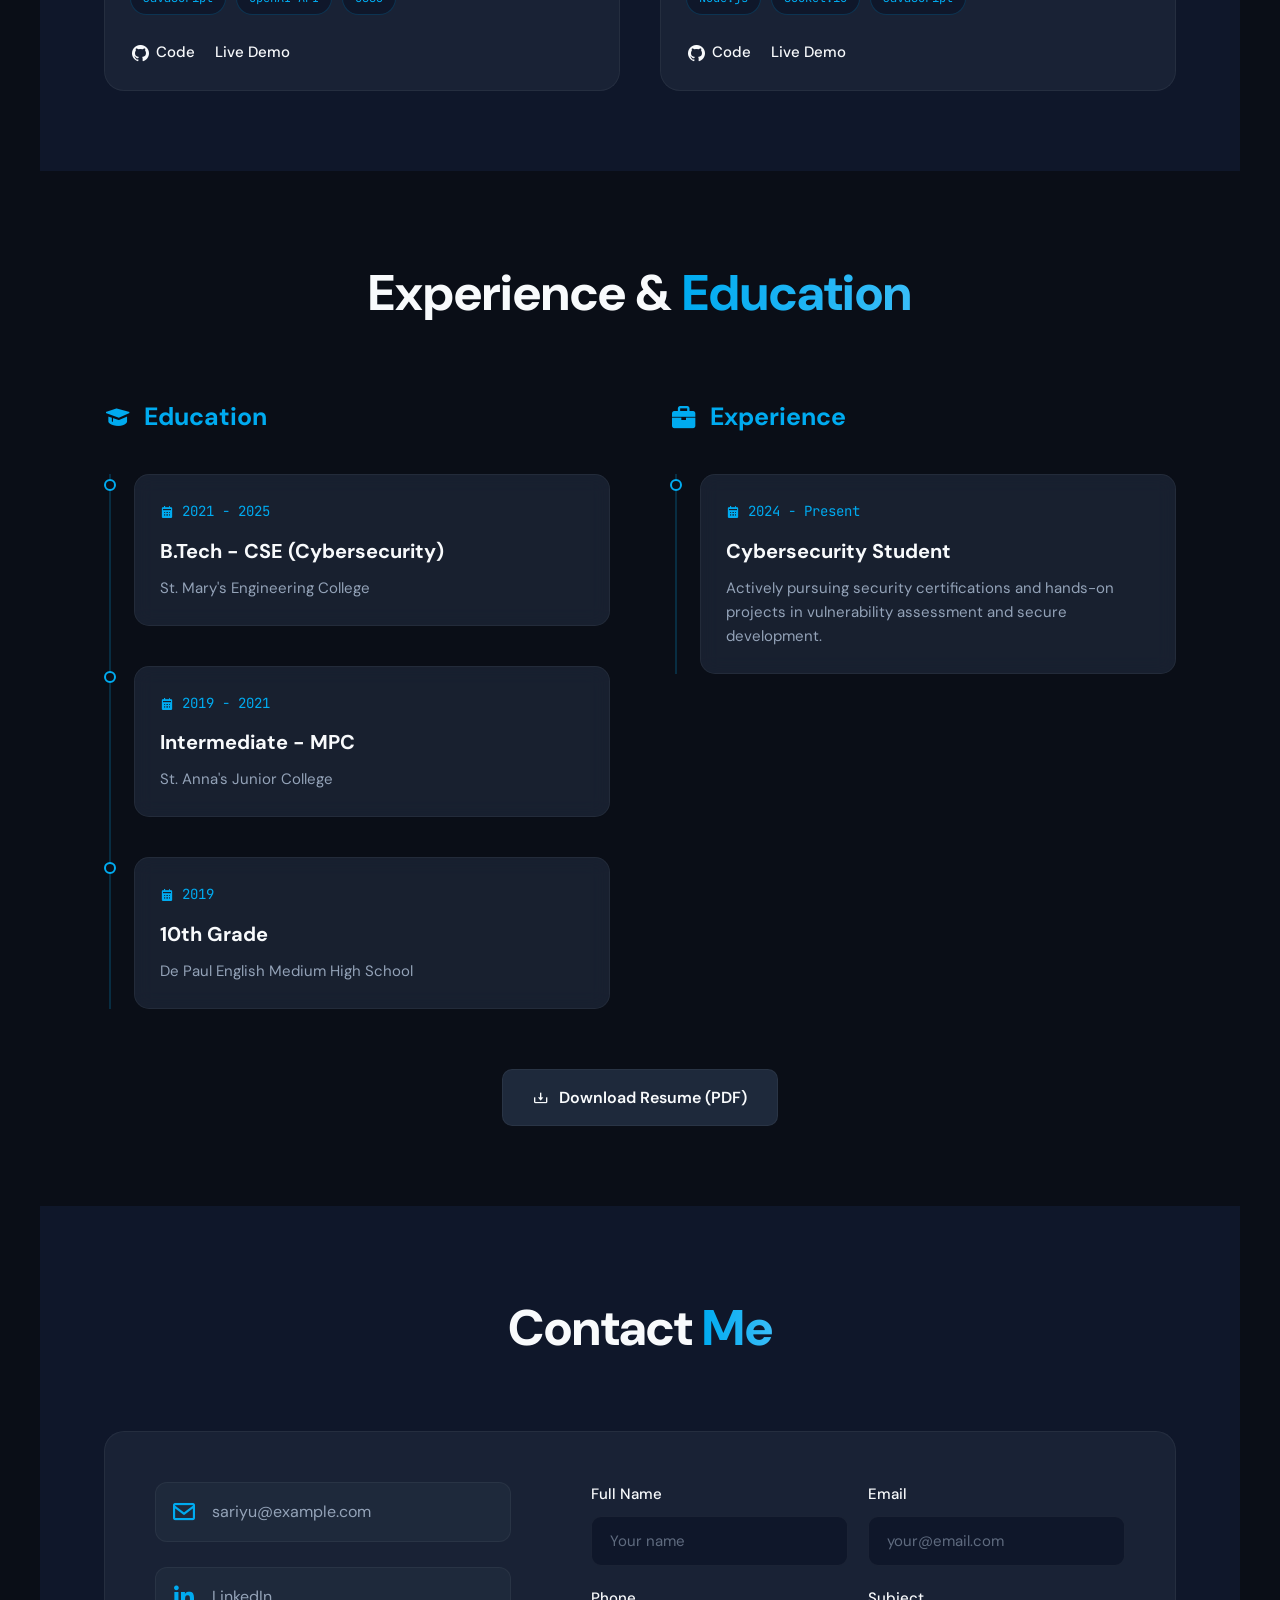
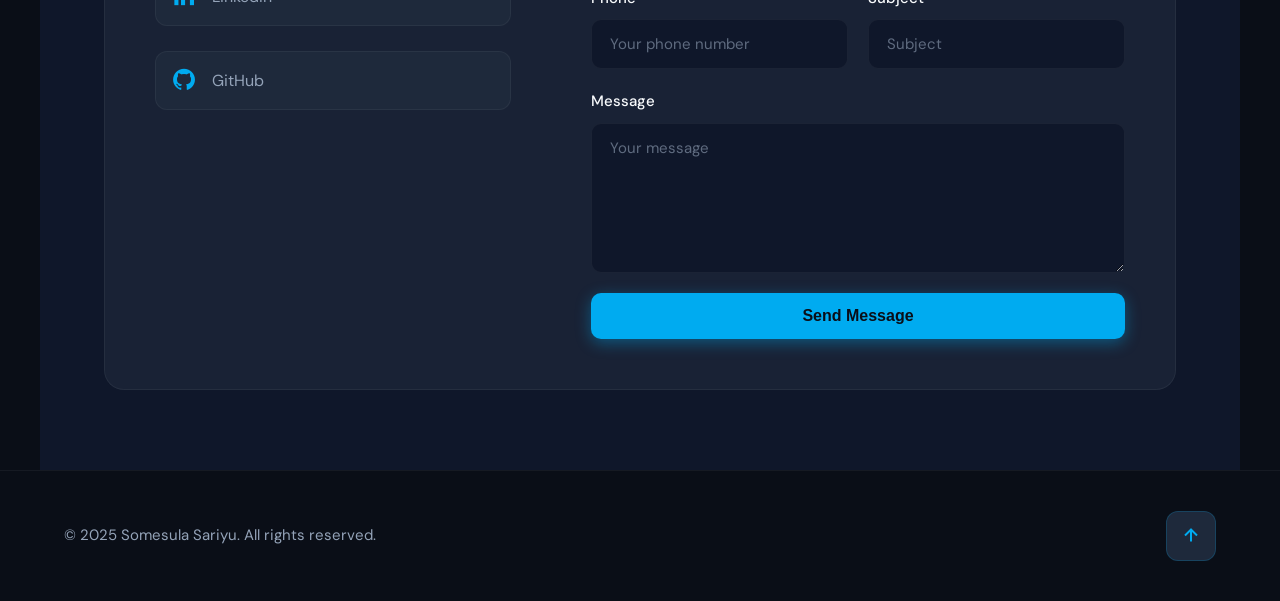
==== commit f198e004: "ade the fix" ====
--- a/index.html
+++ b/index.html
@@ -120,8 +120,8 @@
             <h2 class="section-heading">About <span>Me</span></h2>
             <div class="about-grid">
                 <div class="about-image">
-                    <img src="https://placehold.co/400x400/112e42/00abf0?text=Sariyu"
-                        alt="Somesula Sariyu - Cybersecurity professional" width="400" height="400" loading="lazy">
+                    <img src="assets/profile.jpg" alt="Somesula Sariyu - Cybersecurity professional" width="400"
+                        height="400" loading="lazy">
                 </div>
                 <div class="about-content">
                     <h3>Cybersecurity Enthusiast</h3>
--- a/css/style.css
+++ b/css/style.css
@@ -398,6 +398,8 @@
 .about-image img {
     width: 100%;
     max-width: 38rem;
+    aspect-ratio: 1 / 1;
+    object-fit: cover;
     border-radius: 50%;
     padding: 1.5rem;
     background: var(--bg-card);
@@ -1010,4 +1012,19 @@
 
 .hero-content {
     animation: fadeInUp 0.8s ease-out;
+}
+
+.hero-social {
+    animation: fadeInUp 0.8s ease-out 0.3s both;
+}
+
+.reveal-hidden {
+    opacity: 0;
+    transform: translateY(30px);
+    transition: all 0.8s cubic-bezier(0.4, 0, 0.2, 1);
+}
+
+.reveal-active {
+    opacity: 1;
+    transform: translateY(0);
 }
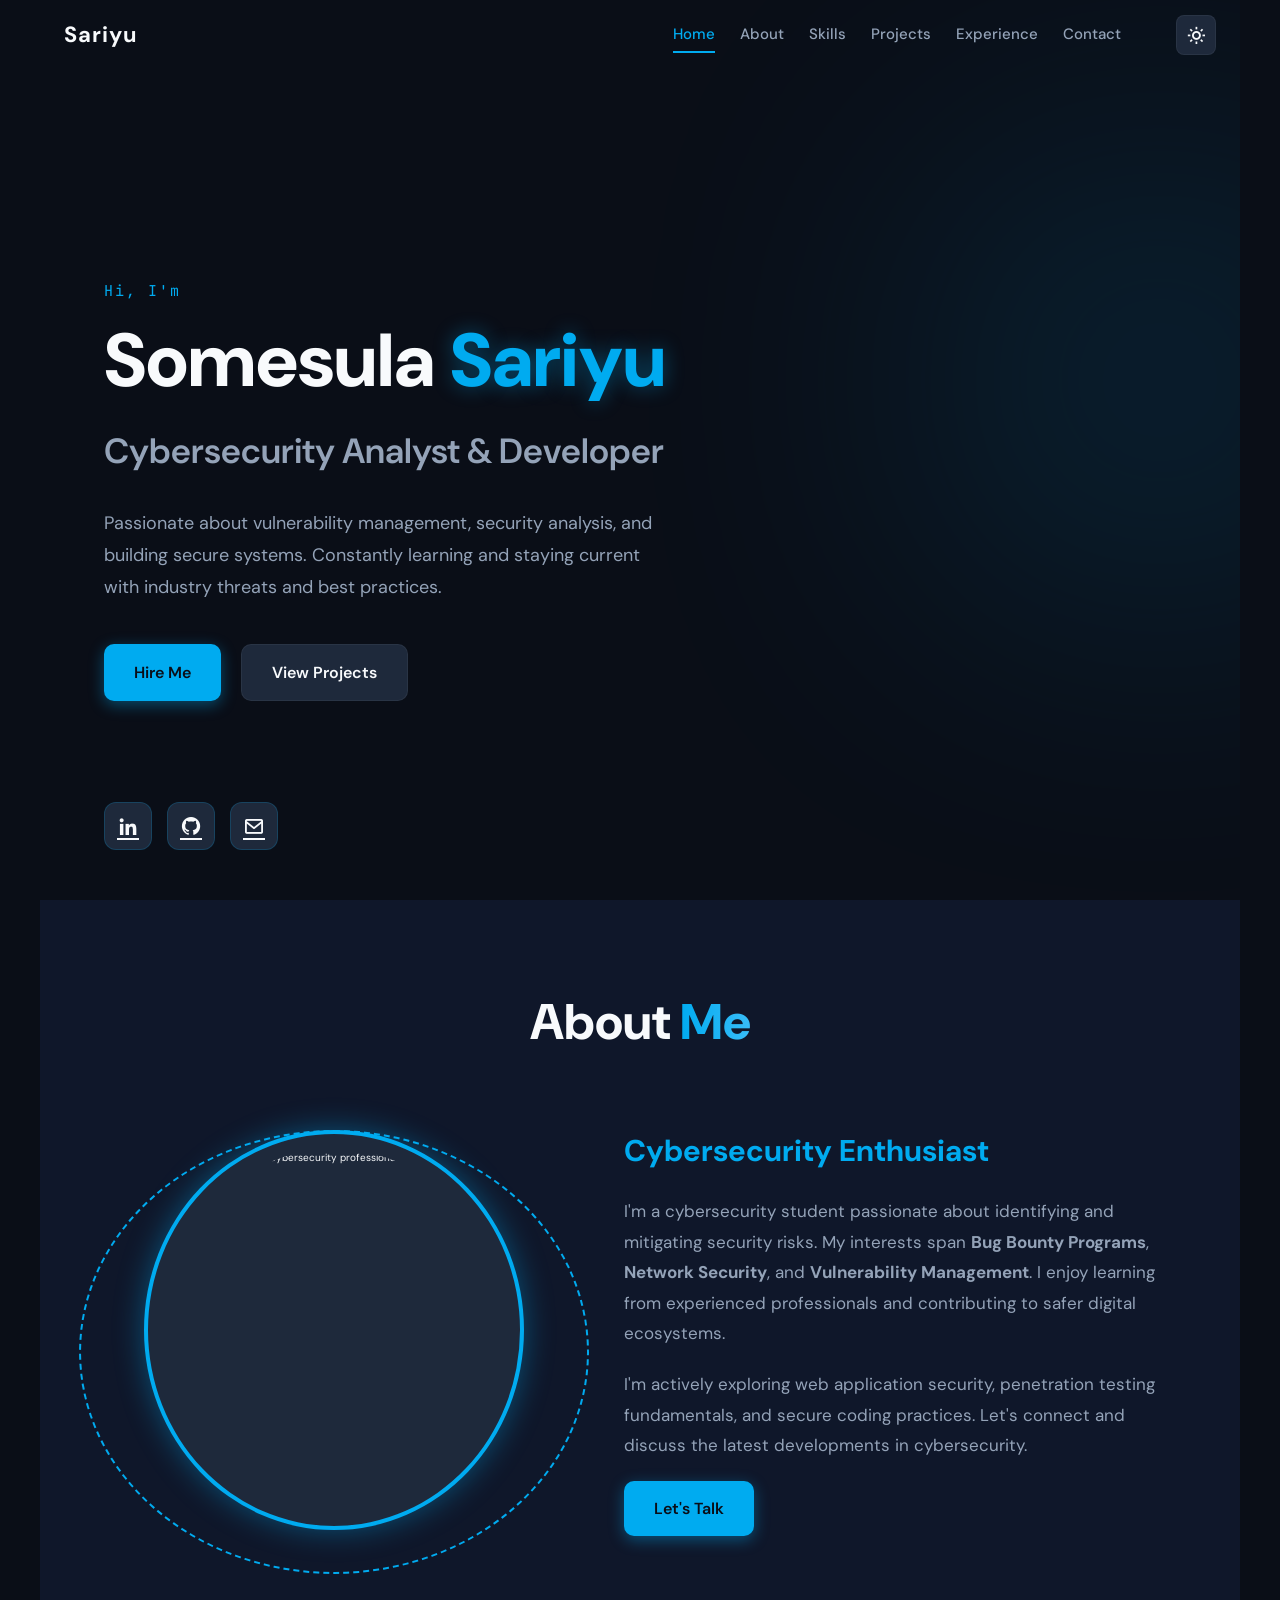
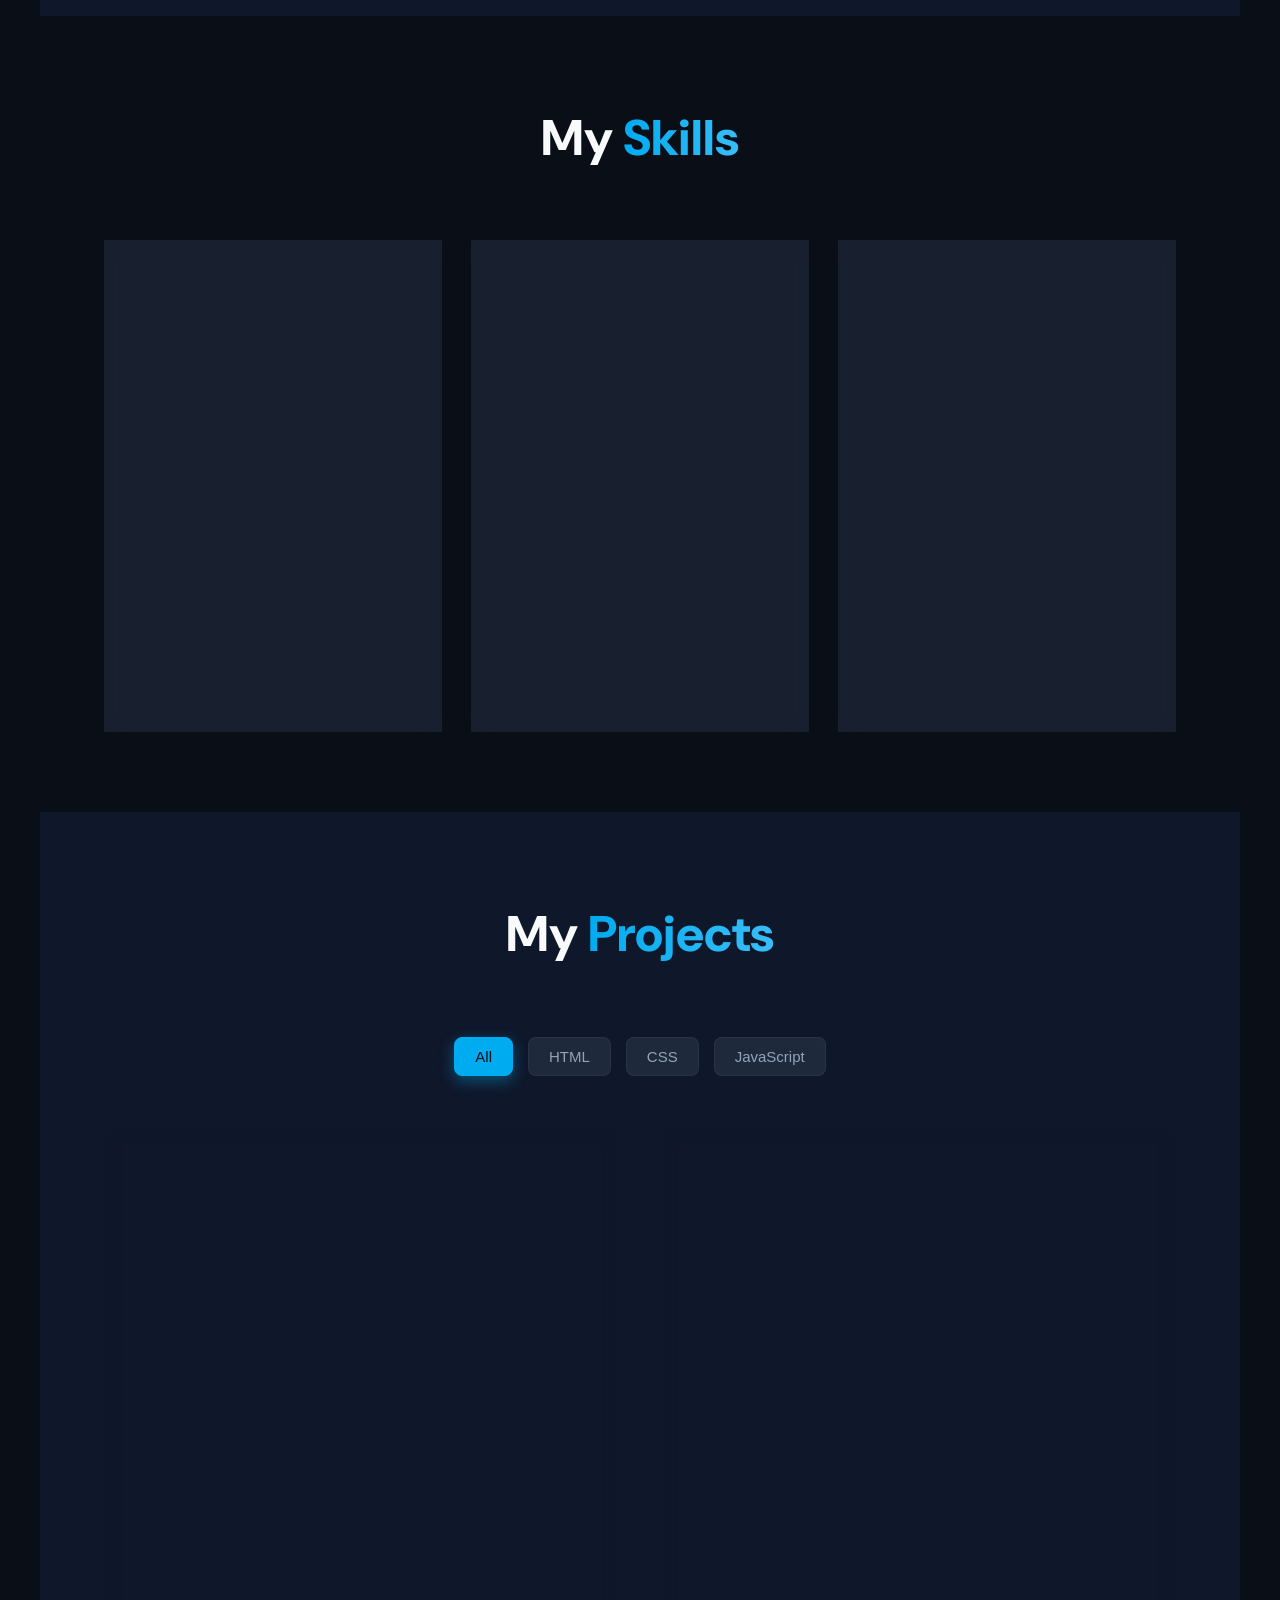
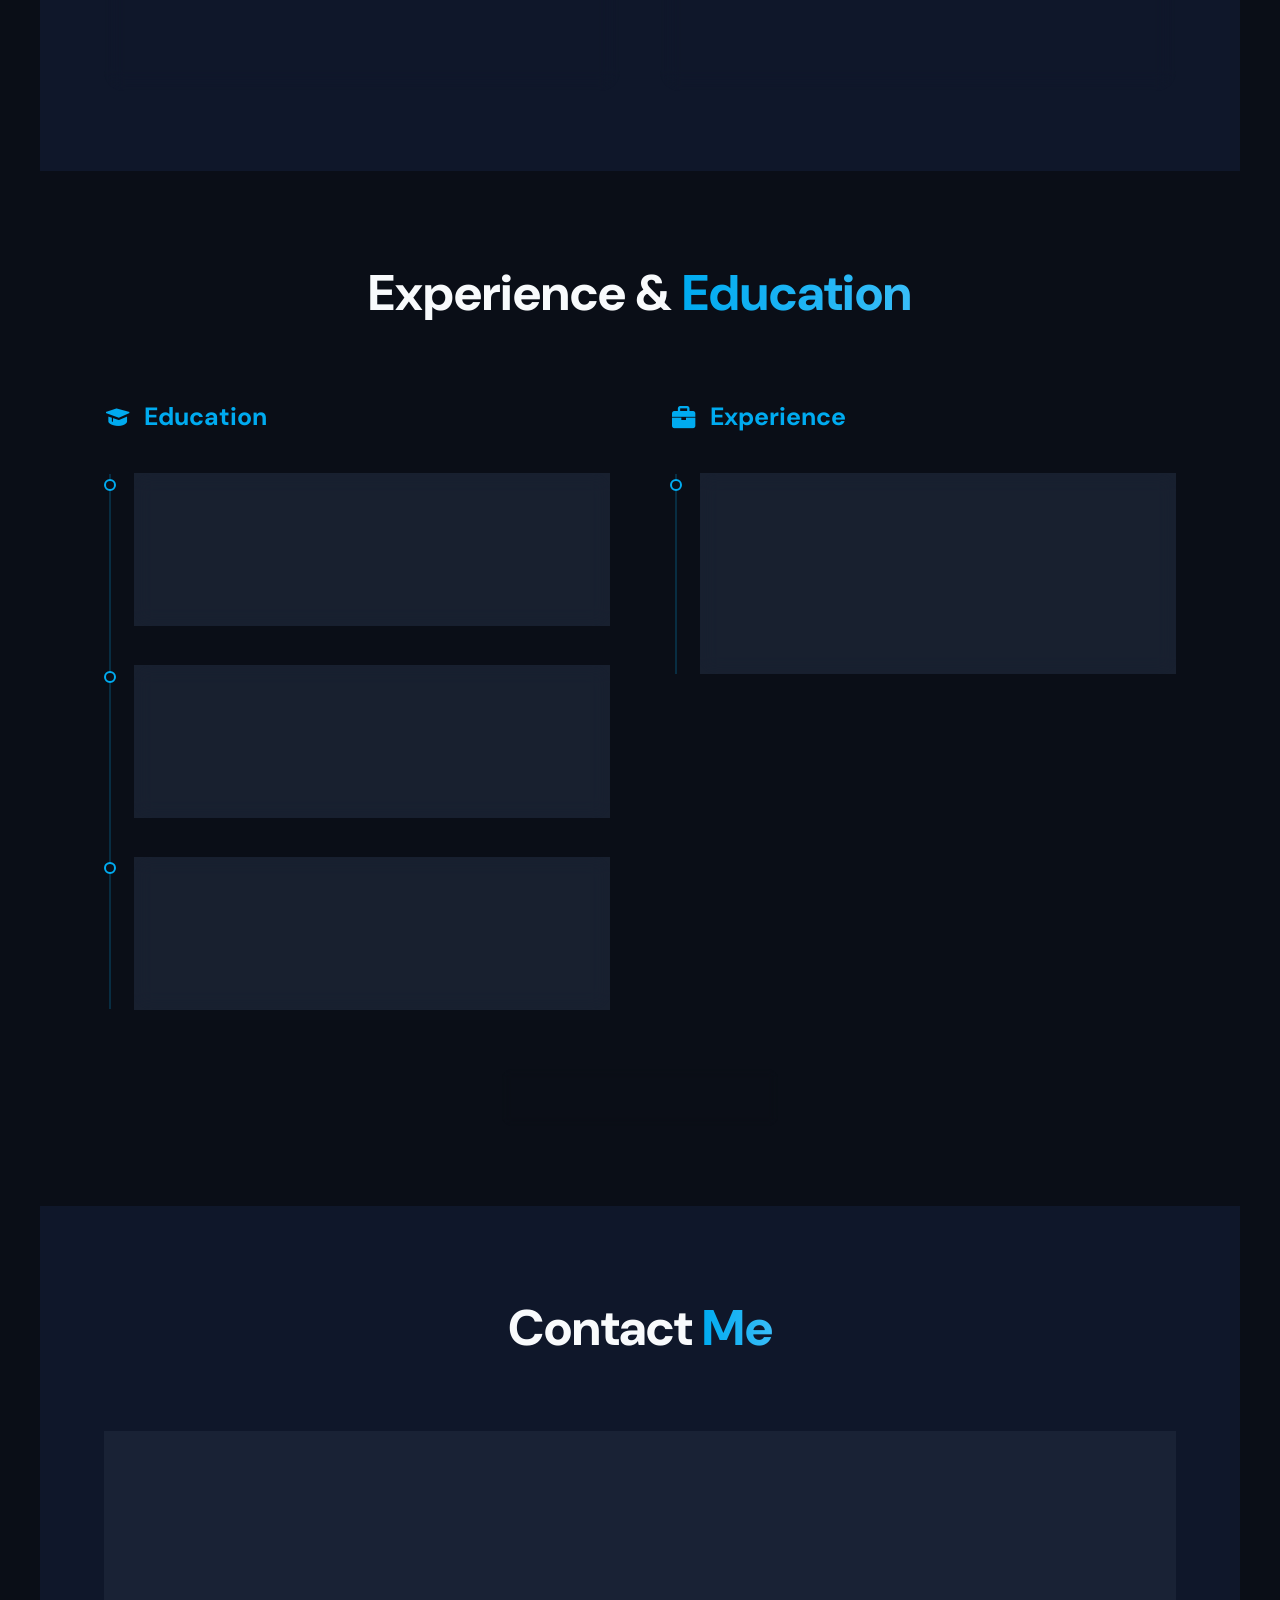
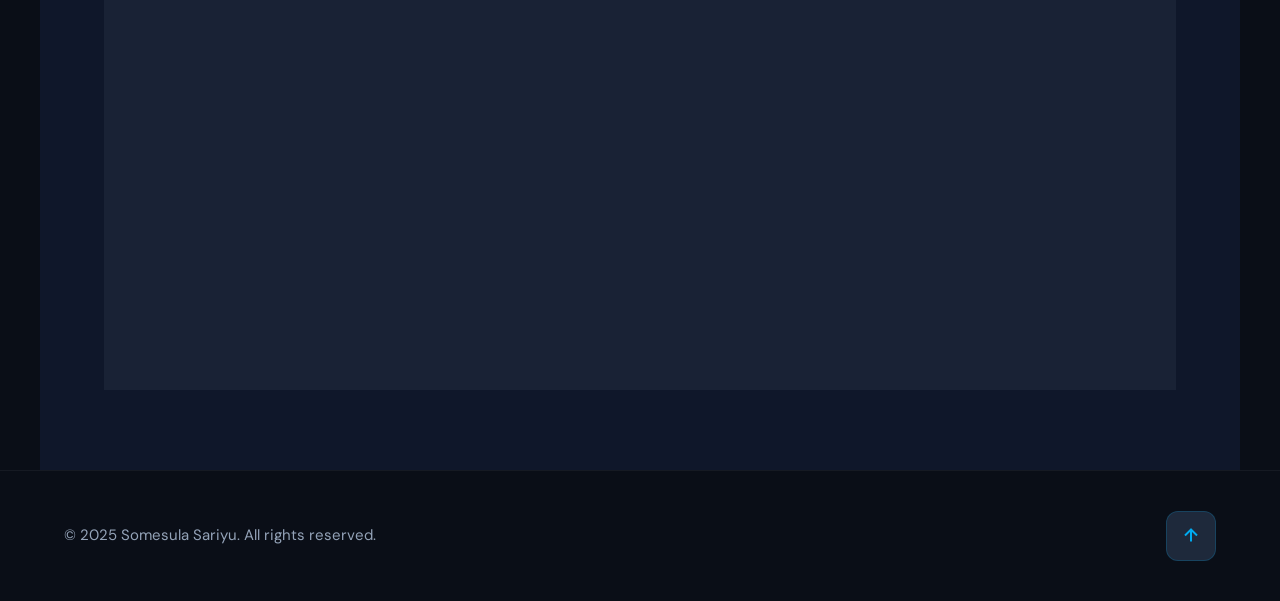
==== commit 1260520c: "added the firs" ====
--- a/index.html
+++ b/index.html
@@ -120,8 +120,8 @@
             <h2 class="section-heading">About <span>Me</span></h2>
             <div class="about-grid">
                 <div class="about-image">
-                    <img src="assets/profile.jpg" alt="Somesula Sariyu - Cybersecurity professional" width="400"
-                        height="400" loading="lazy">
+                    <img src="https://placehold.co/400x400/112e42/00abf0?text=Sariyu"
+                        alt="Somesula Sariyu - Cybersecurity professional" width="400" height="400" loading="lazy">
                 </div>
                 <div class="about-content">
                     <h3>Cybersecurity Enthusiast</h3>
--- a/css/style.css
+++ b/css/style.css
@@ -398,8 +398,6 @@
 .about-image img {
     width: 100%;
     max-width: 38rem;
-    aspect-ratio: 1 / 1;
-    object-fit: cover;
     border-radius: 50%;
     padding: 1.5rem;
     background: var(--bg-card);
@@ -1012,19 +1010,4 @@
 
 .hero-content {
     animation: fadeInUp 0.8s ease-out;
-}
-
-.hero-social {
-    animation: fadeInUp 0.8s ease-out 0.3s both;
-}
-
-.reveal-hidden {
-    opacity: 0;
-    transform: translateY(30px);
-    transition: all 0.8s cubic-bezier(0.4, 0, 0.2, 1);
-}
-
-.reveal-active {
-    opacity: 1;
-    transform: translateY(0);
 }
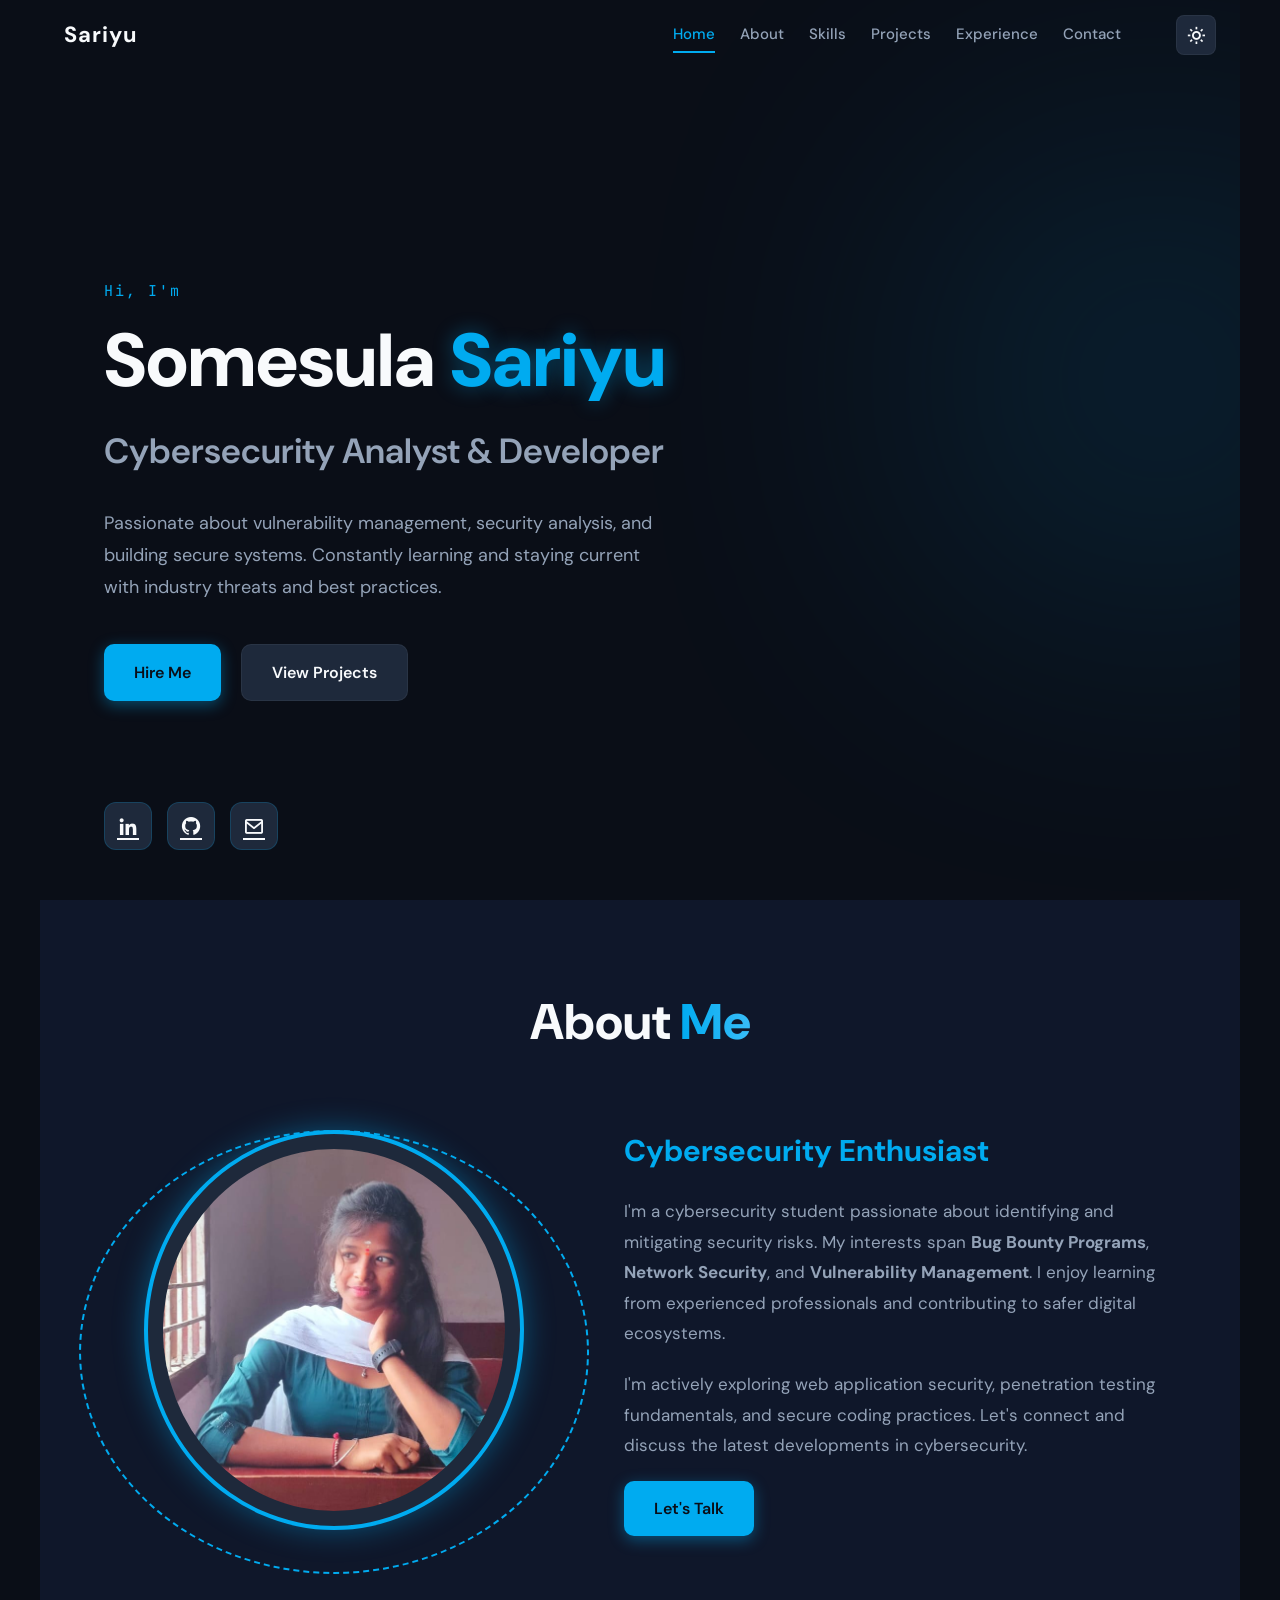
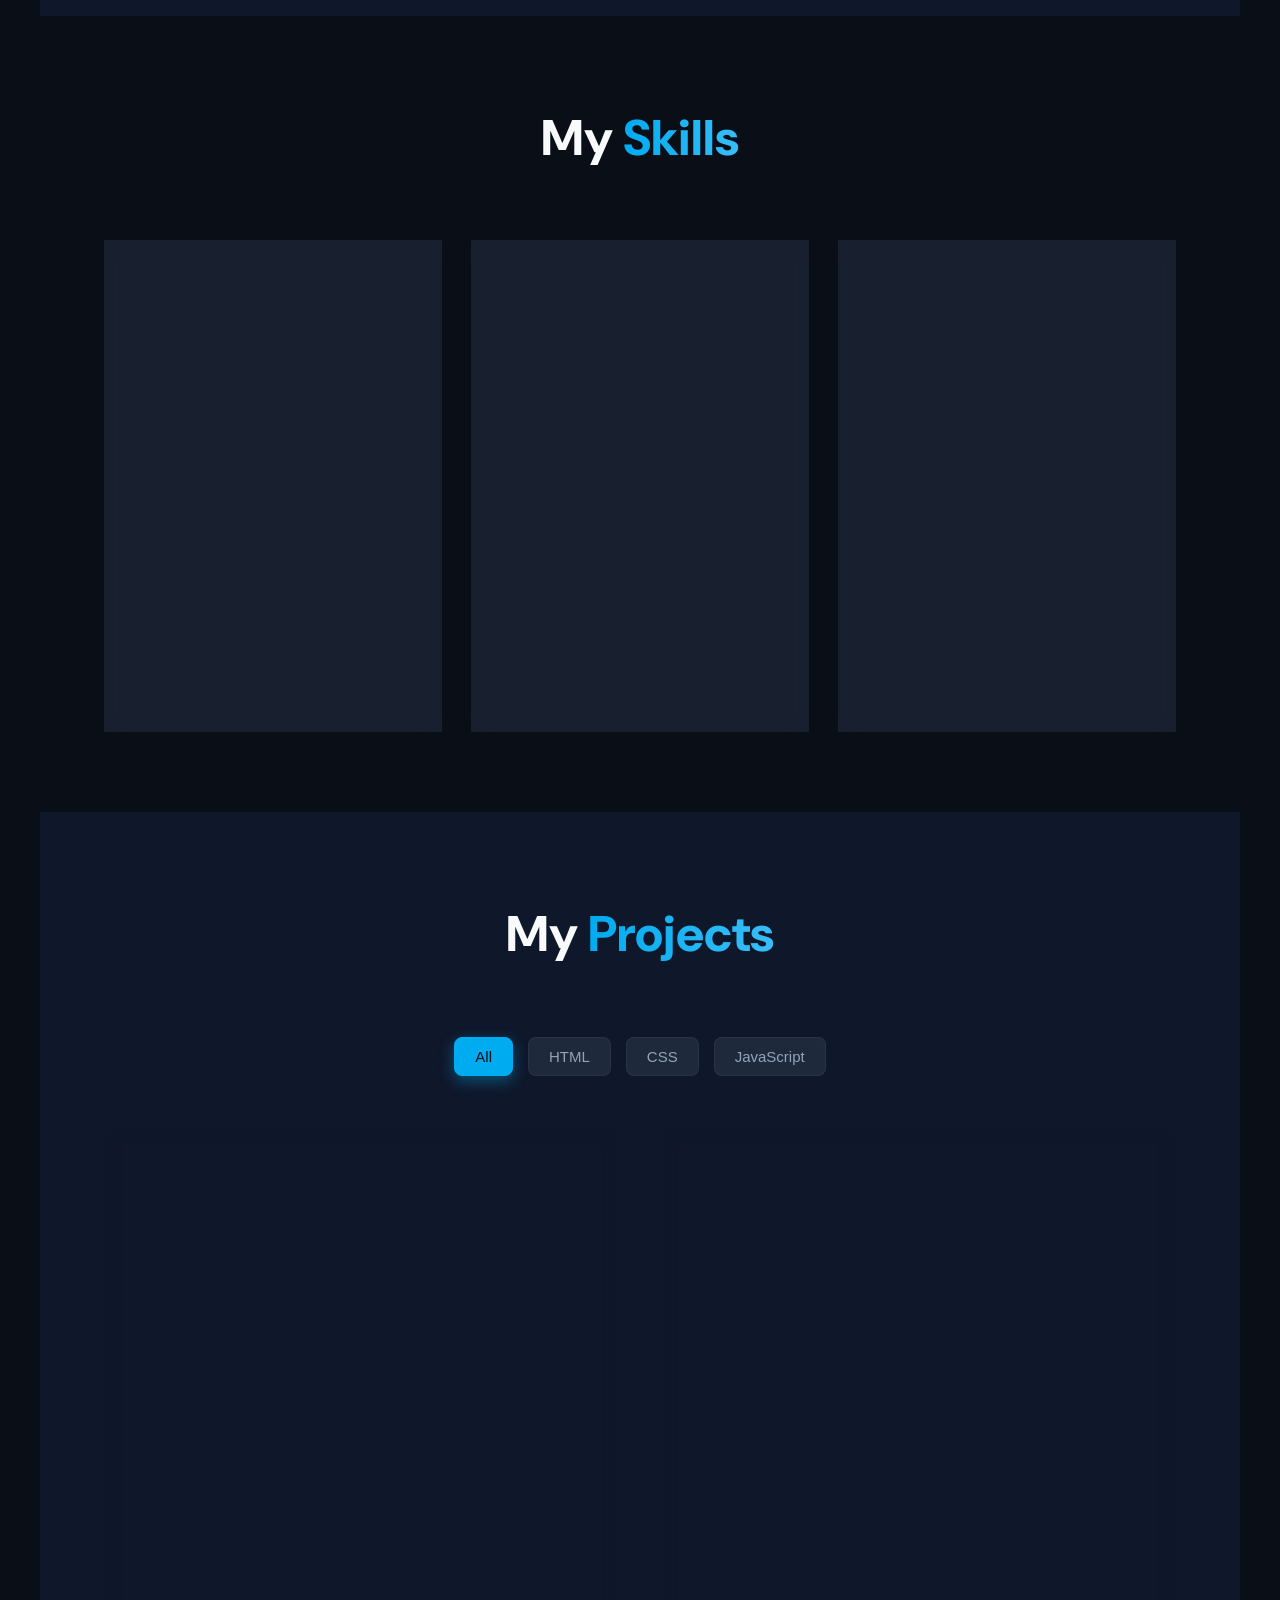
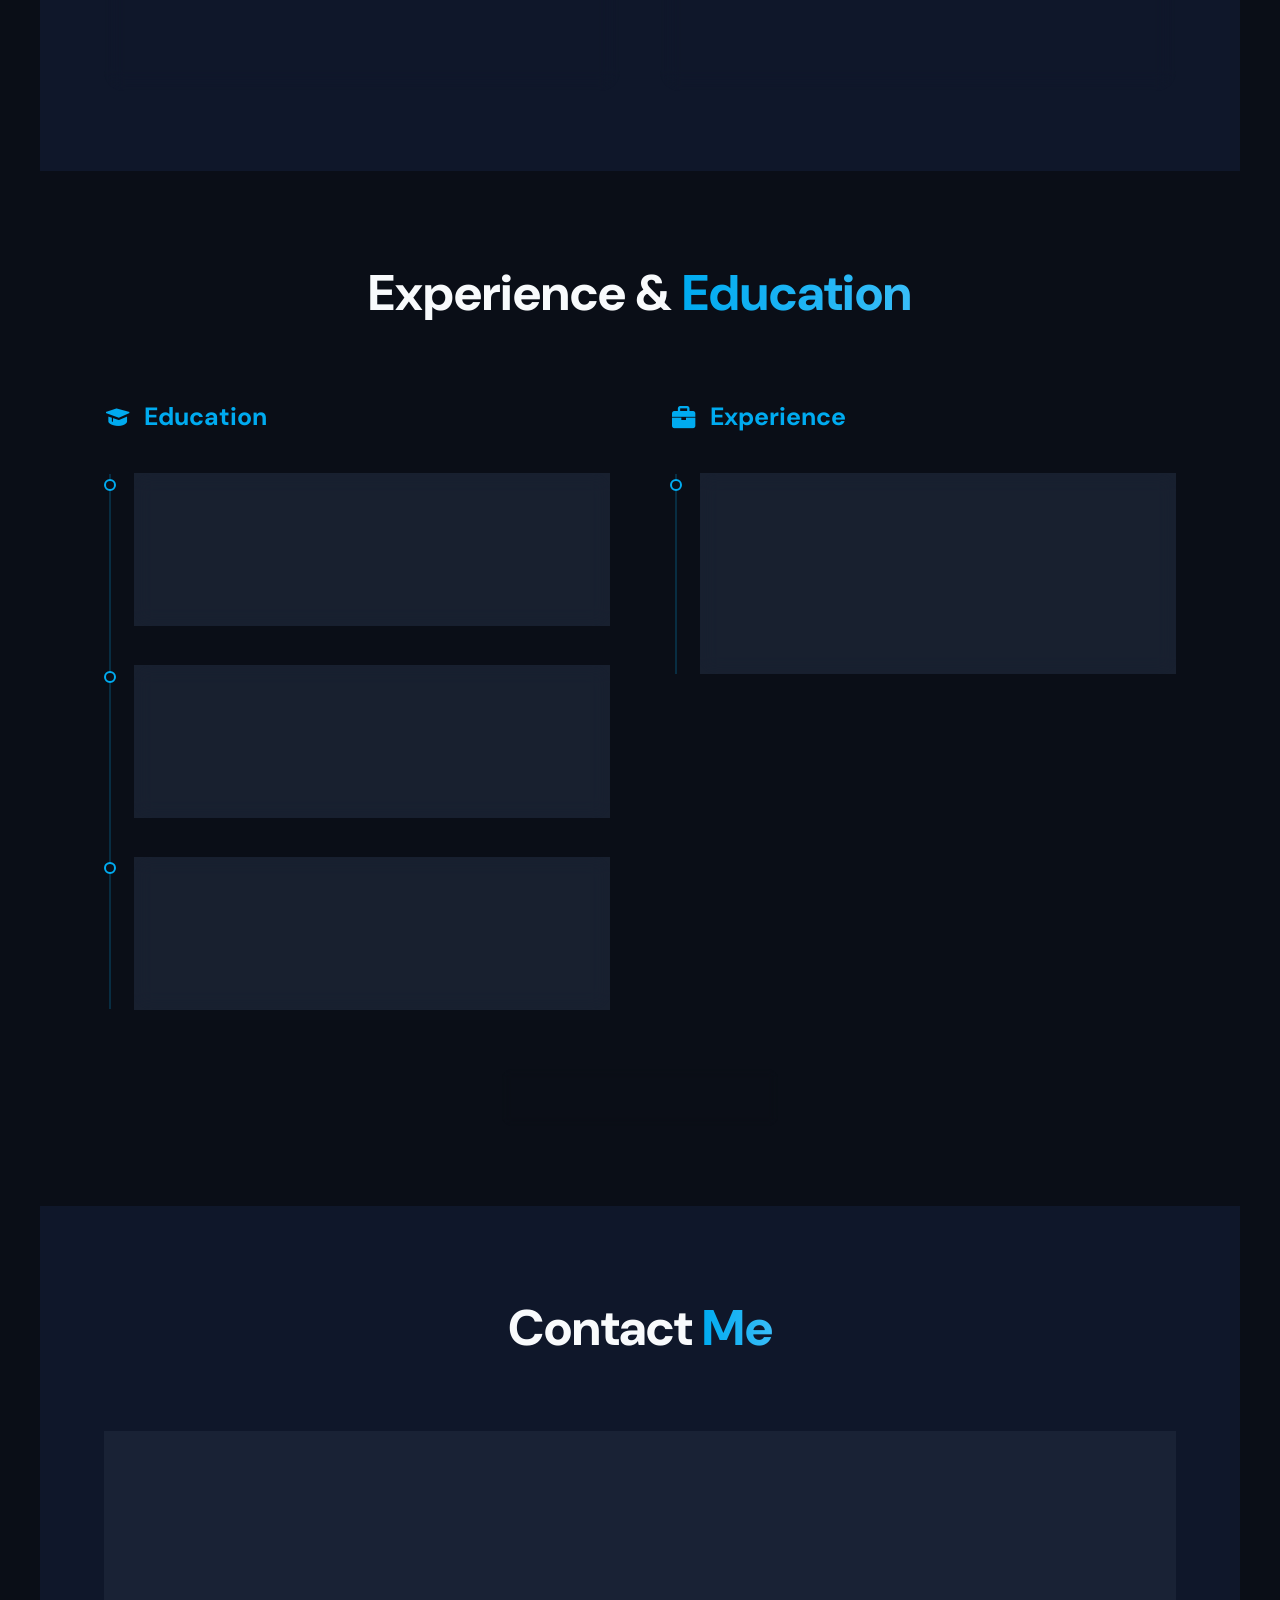
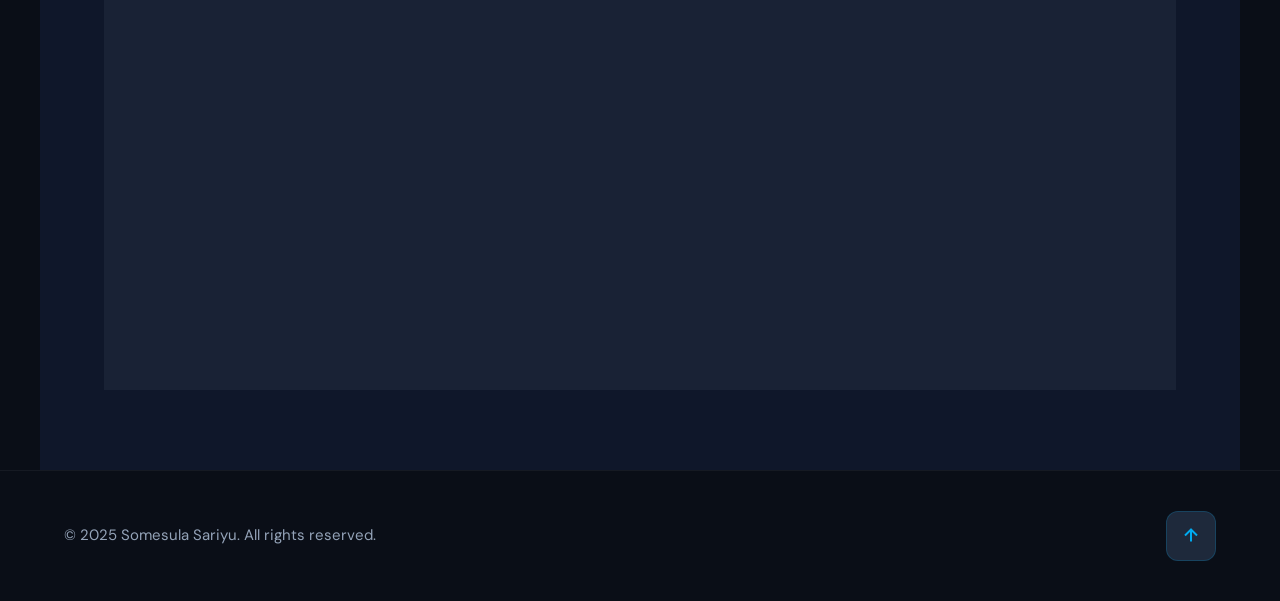
==== commit 8e8175e6: "fix: profile picture path and missing scroll reveal animation classes" ====
--- a/index.html
+++ b/index.html
@@ -120,8 +120,8 @@
             <h2 class="section-heading">About <span>Me</span></h2>
             <div class="about-grid">
                 <div class="about-image">
-                    <img src="https://placehold.co/400x400/112e42/00abf0?text=Sariyu"
-                        alt="Somesula Sariyu - Cybersecurity professional" width="400" height="400" loading="lazy">
+                    <img src="assets/profile.jpg" alt="Somesula Sariyu - Cybersecurity professional" width="400"
+                        height="400" loading="lazy" style="object-fit: cover; object-position: center top;">
                 </div>
                 <div class="about-content">
                     <h3>Cybersecurity Enthusiast</h3>
--- a/css/style.css
+++ b/css/style.css
@@ -1010,4 +1010,16 @@
 
 .hero-content {
     animation: fadeInUp 0.8s ease-out;
+}
+
+/* Scroll Reveal Classes */
+.reveal-hidden {
+    opacity: 0;
+    transform: translateY(30px);
+    transition: opacity 0.8s cubic-bezier(0.5, 0, 0, 1), transform 0.8s cubic-bezier(0.5, 0, 0, 1);
+}
+
+.reveal-active {
+    opacity: 1;
+    transform: translateY(0);
 }
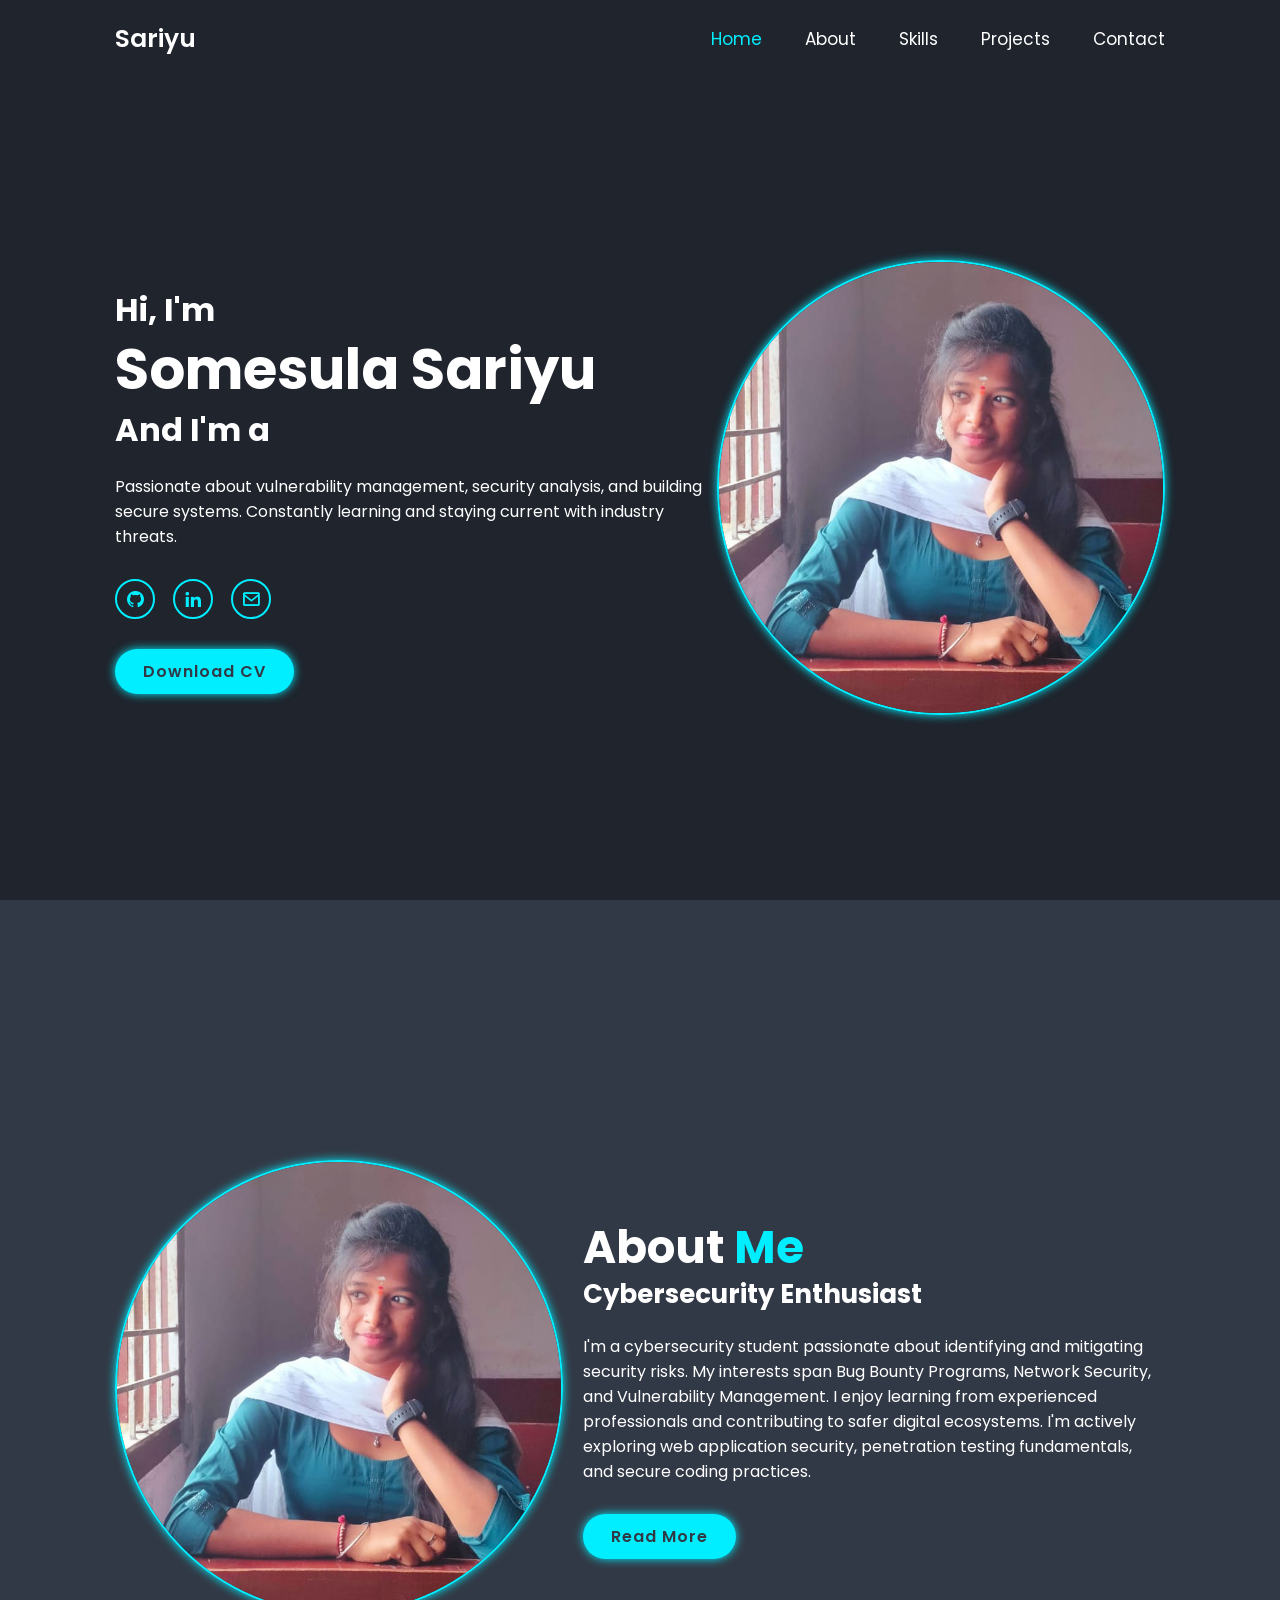
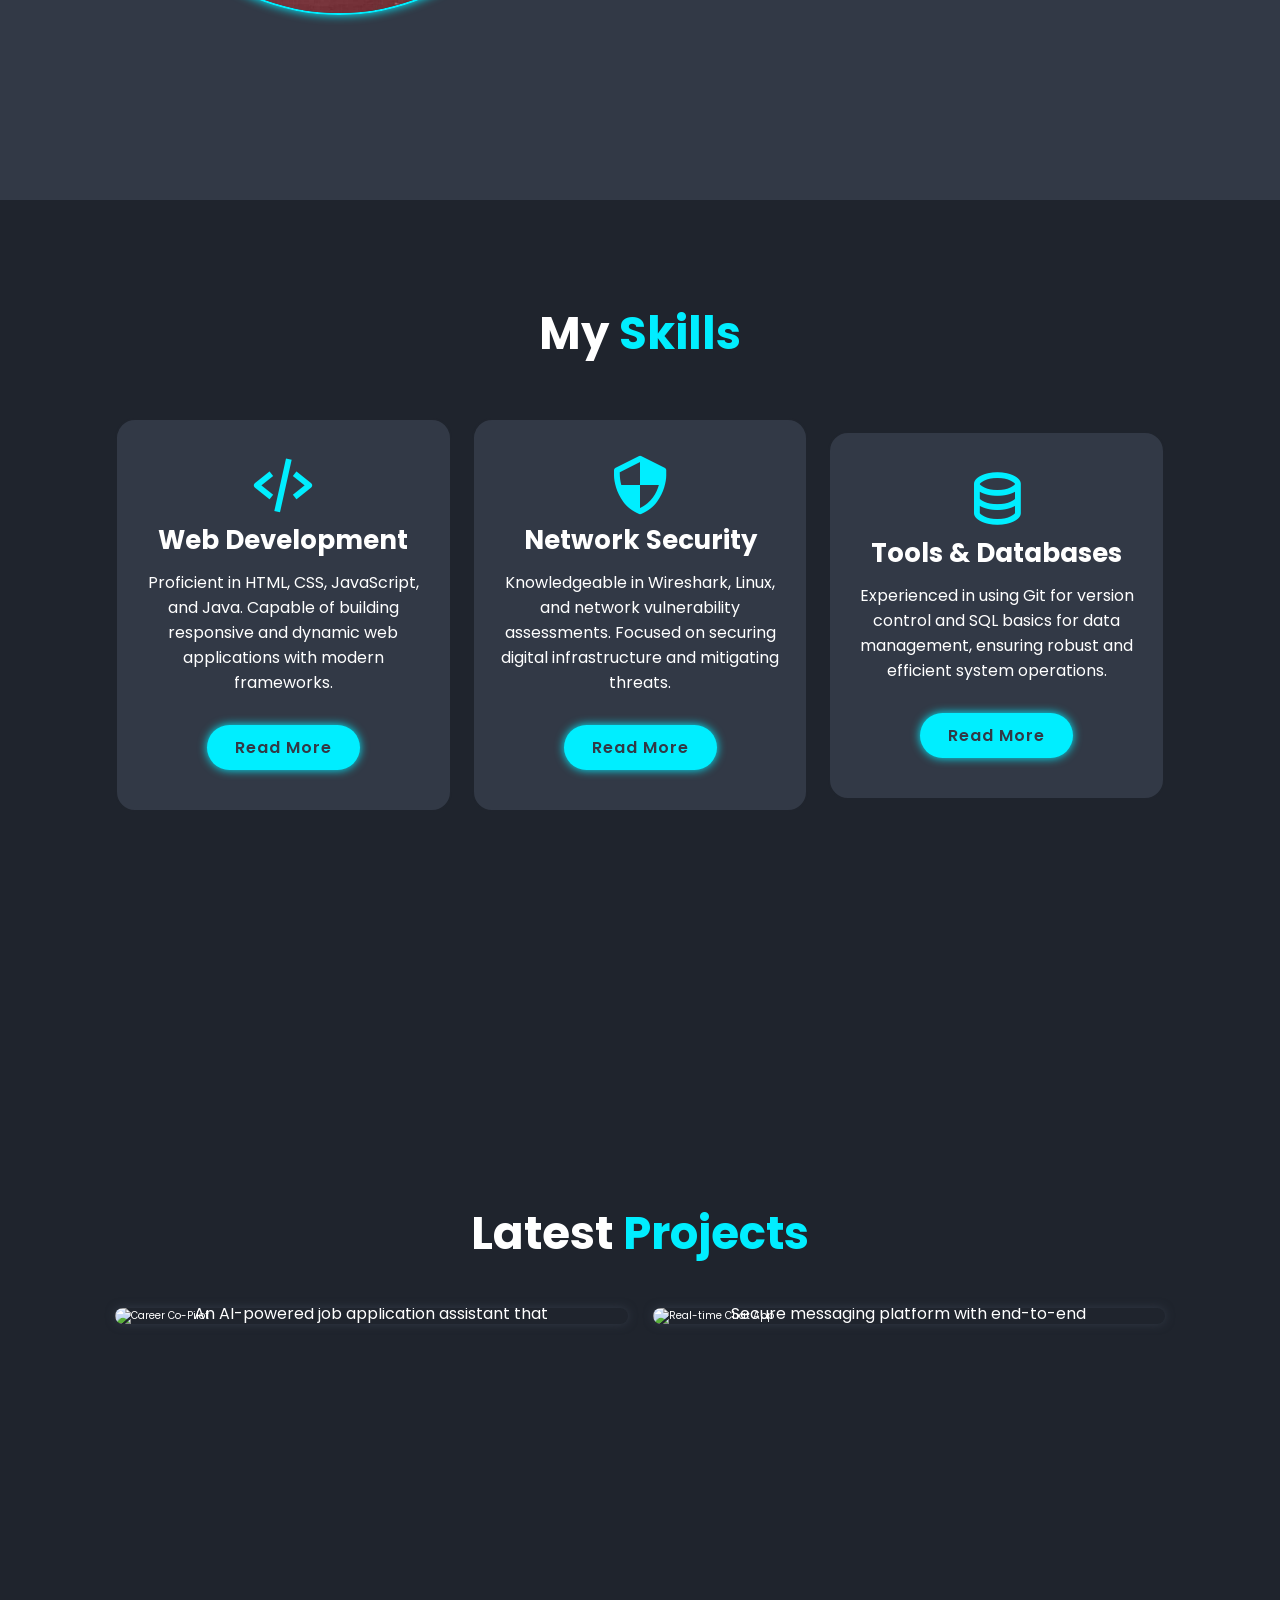
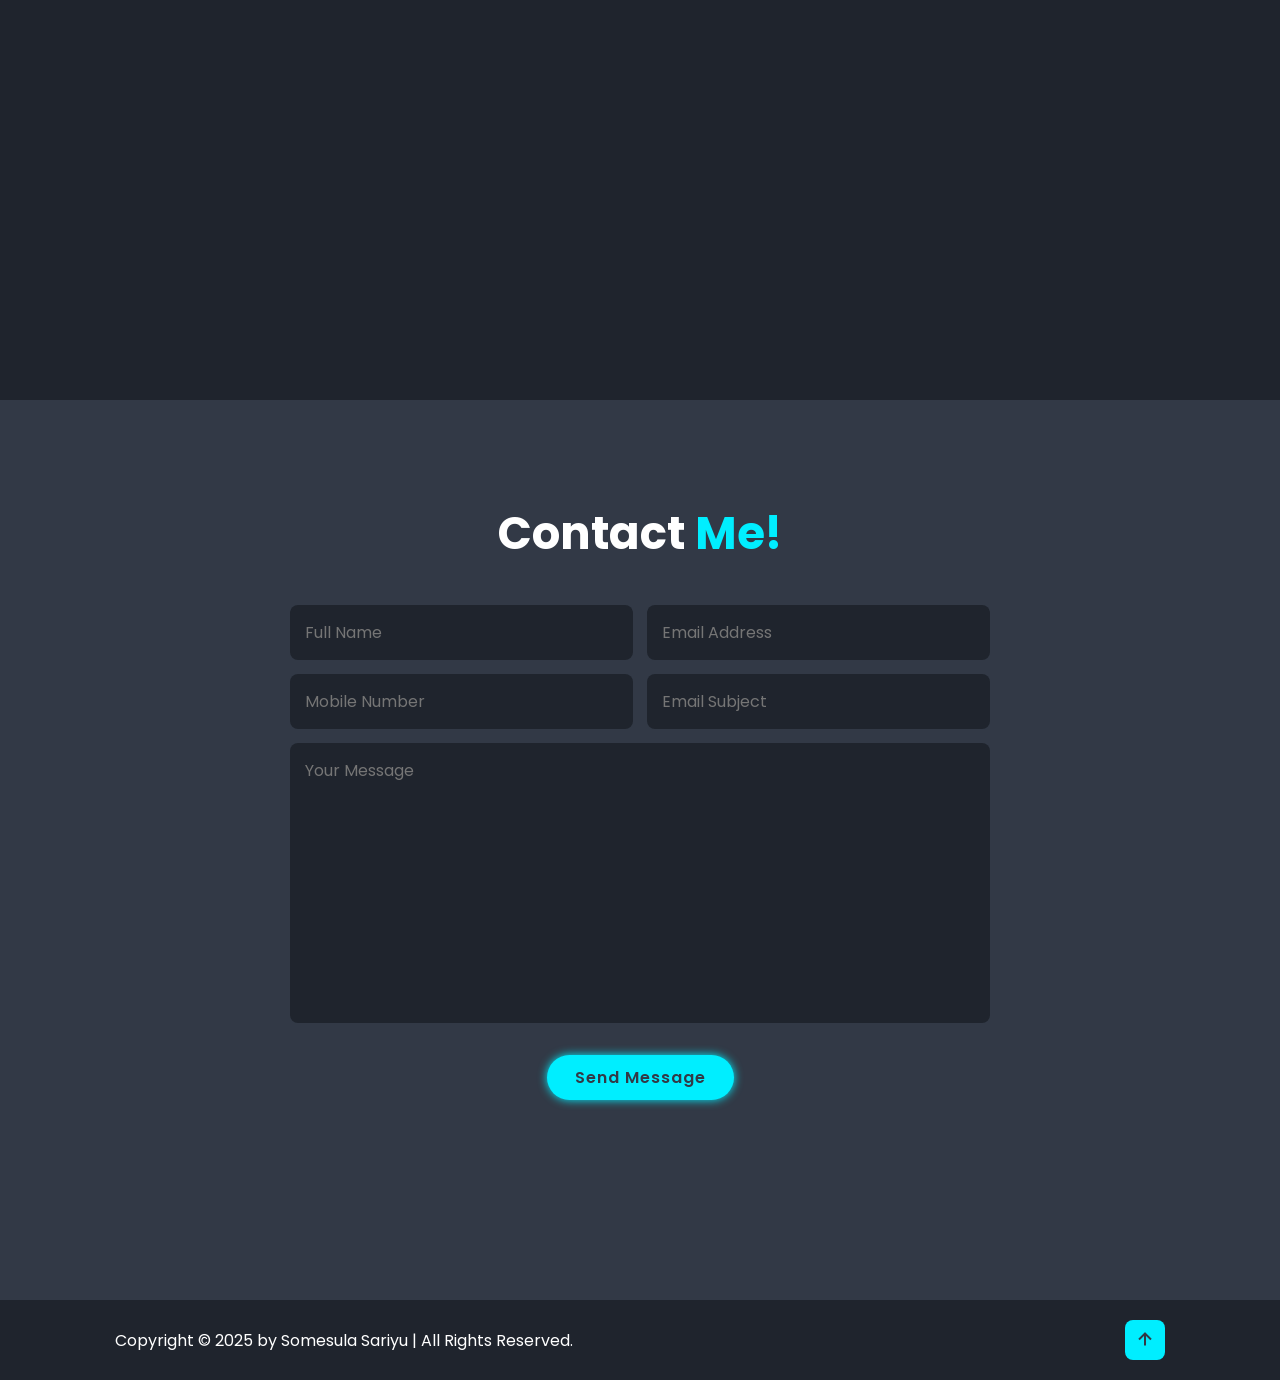
==== commit 30d51e93: "added the firs" ====
--- a/index.html
+++ b/index.html
@@ -4,378 +4,150 @@
 <head>
     <meta charset="UTF-8">
     <meta name="viewport" content="width=device-width, initial-scale=1.0">
-    <meta http-equiv="X-UA-Compatible" content="IE=edge">
-    <meta name="description"
-        content="Somesula Sariyu - Senior Cybersecurity Analyst & Full-stack Developer. Specialized in vulnerability management, security analysis, and building secure web applications.">
-    <meta name="keywords"
-        content="Somesula Sariyu, Cybersecurity Analyst, Security Portfolio, Vulnerability Management, Bug Bounty, Web Security, React Developer, Node.js Security">
-    <meta name="author" content="Somesula Sariyu">
-    <meta name="theme-color" content="#0a0e17">
-
-    <!-- Open Graph / Facebook -->
-    <meta property="og:type" content="website">
-    <meta property="og:url" content="https://yuvaraj-dudukuru.github.io/Sariyu_portfolio/">
-    <meta property="og:title" content="Somesula Sariyu | Cybersecurity Analyst & Developer Portfolio">
-    <meta property="og:description"
-        content="Explore my cybersecurity projects, security analysis expertise, and developer portfolio. Specializing in secure systems and vulnerability management.">
-    <meta property="og:image" content="https://placehold.co/1200x630/0a0e17/00abf0?text=Sariyu+Portfolio">
-
-    <!-- Twitter -->
-    <meta property="twitter:card" content="summary_large_image">
-    <meta property="twitter:url" content="https://yuvaraj-dudukuru.github.io/Sariyu_portfolio/">
-    <meta property="twitter:title" content="Somesula Sariyu | Cybersecurity Analyst & Developer Portfolio">
-    <meta property="twitter:description"
-        content="Explore my cybersecurity projects, security analysis expertise, and developer portfolio.">
-    <meta property="twitter:image" content="https://placehold.co/1200x630/0a0e17/00abf0?text=Sariyu+Portfolio">
-
     <title>Somesula Sariyu | Cybersecurity Analyst & Developer</title>
-
-    <link rel="icon" type="image/svg+xml" href="assets/favicon.svg">
+    <!-- box icons -->
+    <link href='https://unpkg.com/boxicons@2.1.4/css/boxicons.min.css' rel='stylesheet'>
+    <!-- custom css -->
     <link rel="stylesheet" href="css/style.css">
-    <link rel="preconnect" href="https://fonts.googleapis.com">
-    <link rel="preconnect" href="https://fonts.gstatic.com" crossorigin>
-
-    <!-- Structured Data -->
-    <script type="application/ld+json">
-    {
-      "@context": "https://schema.org",
-      "@type": "Person",
-      "name": "Somesula Sariyu",
-      "jobTitle": "Cybersecurity Analyst & Developer",
-      "url": "https://yuvaraj-dudukuru.github.io/Sariyu_portfolio/",
-      "sameAs": [
-        "https://linkedin.com/in/yuvaraj-dudukuru",
-        "https://github.com/yuvaraj-dudukuru"
-      ]
-    }
-    </script>
-    <link
-        href="https://fonts.googleapis.com/css2?family=DM+Sans:wght@400;500;600;700&family=JetBrains+Mono:wght@400;500&display=swap"
-        rel="stylesheet">
-    <link href="https://unpkg.com/boxicons@2.1.4/css/boxicons.min.css" rel="stylesheet">
 </head>
 
 <body>
-    <a href="#main-content" class="skip-link">Skip to main content</a>
-
-    <header class="header" id="header">
-        <a href="#home" class="logo" aria-label="Home">Sariyu</a>
-
-        <div class="header-actions">
-            <button class="theme-toggle" id="theme-toggle" aria-label="Toggle dark/light mode">
-                <i class="bx bx-moon"></i>
-            </button>
-
-            <button class="menu-toggle" id="menu-icon" aria-label="Toggle navigation menu" aria-expanded="false">
-                <i class="bx bx-menu"></i>
-            </button>
-        </div>
-
-        <nav class="navbar" id="navbar" aria-label="Main navigation">
-            <a href="#home" class="nav-link active">Home</a>
-            <a href="#about" class="nav-link">About</a>
-            <a href="#skills" class="nav-link">Skills</a>
-            <a href="#projects" class="nav-link">Projects</a>
-            <a href="#experience" class="nav-link">Experience</a>
-            <a href="#contact" class="nav-link">Contact</a>
-            <span class="active-nav" aria-hidden="true"></span>
+    <!-- header design -->
+    <header class="header">
+        <a href="#home" class="logo">Sariyu</a>
+        <i class='bx bx-menu' id="menu-icon"></i>
+        <nav class="navbar">
+            <a href="#home" class="active">Home</a>
+            <a href="#about">About</a>
+            <a href="#skills">Skills</a>
+            <a href="#projects">Projects</a>
+            <a href="#contact">Contact</a>
         </nav>
     </header>
 
-    <main id="main-content">
-        <!-- Hero Section -->
-        <section class="hero" id="home">
-            <div class="hero-content">
-                <p class="hero-greeting">Hi, I'm</p>
-                <h1>Somesula <span>Sariyu</span></h1>
-                <div class="hero-title">
-                    <h2>Cybersecurity Analyst & Developer</h2>
-                </div>
-                <p class="hero-tagline">
-                    Passionate about vulnerability management, security analysis, and building secure systems.
-                    Constantly learning and staying current with industry threats and best practices.
-                </p>
-                <div class="hero-buttons">
-                    <a href="#contact" class="btn btn-primary">Hire Me</a>
-                    <a href="#projects" class="btn btn-secondary">View Projects</a>
+    <!-- home section design -->
+    <section class="home" id="home">
+        <div class="home-content">
+            <h3>Hi, I'm</h3>
+            <h1>Somesula Sariyu</h1>
+            <h3>And I'm a <span class="multiple-text"></span></h3>
+            <p>Passionate about vulnerability management, security analysis, and building secure systems. Constantly
+                learning and staying current with industry threats.</p>
+            <div class="social-media">
+                <a href="https://github.com/yuvaraj-dudukuru" target="_blank"><i class='bx bxl-github'></i></a>
+                <a href="https://linkedin.com/in/yuvaraj-dudukuru" target="_blank"><i class='bx bxl-linkedin'></i></a>
+                <a href="mailto:sariyu@example.com"><i class='bx bx-envelope'></i></a>
+            </div>
+            <a href="assets/resume.pdf" class="btn" download>Download CV</a>
+        </div>
+        <div class="home-img">
+            <img src="assets/profile.jpg" alt="Somesula Sariyu Profile">
+        </div>
+    </section>
+
+    <!-- about section design -->
+    <section class="about" id="about">
+        <div class="about-img">
+            <img src="assets/profile.jpg" alt="About Somesula Sariyu">
+        </div>
+        <div class="about-content">
+            <h2 class="heading">About <span>Me</span></h2>
+            <h3>Cybersecurity Enthusiast</h3>
+            <p>I'm a cybersecurity student passionate about identifying and mitigating security risks. My interests span
+                Bug Bounty Programs, Network Security, and Vulnerability Management. I enjoy learning from experienced
+                professionals and contributing to safer digital ecosystems. I'm actively exploring web application
+                security, penetration testing fundamentals, and secure coding practices.</p>
+            <a href="#projects" class="btn">Read More</a>
+        </div>
+    </section>
+
+    <!-- skills section design -->
+    <section class="skills" id="skills">
+        <h2 class="heading">My <span>Skills</span></h2>
+        <div class="skills-container">
+            <div class="skills-box">
+                <i class='bx bx-code-alt'></i>
+                <h3>Web Development</h3>
+                <p>Proficient in HTML, CSS, JavaScript, and Java. Capable of building responsive and dynamic web
+                    applications with modern frameworks.</p>
+                <a href="#" class="btn">Read More</a>
+            </div>
+            <div class="skills-box">
+                <i class='bx bx-shield-quarter'></i>
+                <h3>Network Security</h3>
+                <p>Knowledgeable in Wireshark, Linux, and network vulnerability assessments. Focused on securing digital
+                    infrastructure and mitigating threats.</p>
+                <a href="#" class="btn">Read More</a>
+            </div>
+            <div class="skills-box">
+                <i class='bx bx-data'></i>
+                <h3>Tools & Databases</h3>
+                <p>Experienced in using Git for version control and SQL basics for data management, ensuring robust and
+                    efficient system operations.</p>
+                <a href="#" class="btn">Read More</a>
+            </div>
+        </div>
+    </section>
+
+    <!-- projects section design -->
+    <section class="projects" id="projects">
+        <h2 class="heading">Latest <span>Projects</span></h2>
+        <div class="projects-container">
+            <div class="projects-box">
+                <img src="https://placehold.co/600x400/112e42/0ef?text=Career+Co-Pilot" alt="Career Co-Pilot">
+                <div class="projects-layer">
+                    <h4>Career Co-Pilot</h4>
+                    <p>An AI-powered job application assistant that optimizes resumes and provides interview prep.</p>
+                    <p class="tech-stack">JavaScript · OpenAI API · CSS3</p>
+                    <a href="https://github.com/yuvaraj-dudukuru" target="_blank"><i
+                            class='bx bx-link-external'></i></a>
                 </div>
             </div>
-            <div class="hero-social">
-                <a href="https://www.linkedin.com/in/yuvaraj-dudukuru" target="_blank" rel="noopener noreferrer"
-                    class="social-link" aria-label="LinkedIn">
-                    <i class="bx bxl-linkedin"></i>
-                </a>
-                <a href="https://github.com/yuvaraj-dudukuru" target="_blank" rel="noopener noreferrer"
-                    class="social-link" aria-label="GitHub">
-                    <i class="bx bxl-github"></i>
-                </a>
-                <a href="mailto:sariyu@example.com" class="social-link" aria-label="Email">
-                    <i class="bx bx-envelope"></i>
-                </a>
-            </div>
-        </section>
-
-        <!-- About Section -->
-        <section class="about" id="about">
-            <h2 class="section-heading">About <span>Me</span></h2>
-            <div class="about-grid">
-                <div class="about-image">
-                    <img src="assets/profile.jpg" alt="Somesula Sariyu - Cybersecurity professional" width="400"
-                        height="400" loading="lazy" style="object-fit: cover; object-position: center top;">
-                </div>
-                <div class="about-content">
-                    <h3>Cybersecurity Enthusiast</h3>
-                    <p>
-                        I'm a cybersecurity student passionate about identifying and mitigating security risks.
-                        My interests span <strong>Bug Bounty Programs</strong>, <strong>Network Security</strong>,
-                        and <strong>Vulnerability Management</strong>. I enjoy learning from experienced professionals
-                        and contributing to safer digital ecosystems.
-                    </p>
-                    <p>
-                        I'm actively exploring web application security, penetration testing fundamentals,
-                        and secure coding practices. Let's connect and discuss the latest developments in cybersecurity.
-                    </p>
-                    <a href="#contact" class="btn btn-primary">Let's Talk</a>
+            <div class="projects-box">
+                <img src="https://placehold.co/600x400/112e42/0ef?text=Chat+App" alt="Real-time Chat App">
+                <div class="projects-layer">
+                    <h4>Real-time Chat App</h4>
+                    <p>Secure messaging platform with end-to-end encryption concepts and private room creation.</p>
+                    <p class="tech-stack">Node.js · Socket.io · JS</p>
+                    <a href="https://github.com/yuvaraj-dudukuru" target="_blank"><i
+                            class='bx bx-link-external'></i></a>
                 </div>
             </div>
-        </section>
+        </div>
+    </section>
 
-        <!-- Skills Section -->
-        <section class="skills" id="skills">
-            <h2 class="section-heading">My <span>Skills</span></h2>
-            <div class="skills-grid">
-                <div class="skills-category">
-                    <h3>Programming Languages</h3>
-                    <div class="skill-item">
-                        <span class="skill-name">HTML</span>
-                        <div class="skill-bar"><span class="skill-progress" data-level="70"></span></div>
-                        <span class="skill-percent">70%</span>
-                    </div>
-                    <div class="skill-item">
-                        <span class="skill-name">CSS</span>
-                        <div class="skill-bar"><span class="skill-progress" data-level="60"></span></div>
-                        <span class="skill-percent">60%</span>
-                    </div>
-                    <div class="skill-item">
-                        <span class="skill-name">JavaScript</span>
-                        <div class="skill-bar"><span class="skill-progress" data-level="50"></span></div>
-                        <span class="skill-percent">50%</span>
-                    </div>
-                    <div class="skill-item">
-                        <span class="skill-name">Java</span>
-                        <div class="skill-bar"><span class="skill-progress" data-level="60"></span></div>
-                        <span class="skill-percent">60%</span>
-                    </div>
-                </div>
-                <div class="skills-category">
-                    <h3>Frameworks & Tools</h3>
-                    <div class="skill-item">
-                        <span class="skill-name">Git</span>
-                        <div class="skill-bar"><span class="skill-progress" data-level="65"></span></div>
-                        <span class="skill-percent">65%</span>
-                    </div>
-                    <div class="skill-item">
-                        <span class="skill-name">Linux</span>
-                        <div class="skill-bar"><span class="skill-progress" data-level="55"></span></div>
-                        <span class="skill-percent">55%</span>
-                    </div>
-                    <div class="skill-item">
-                        <span class="skill-name">Wireshark</span>
-                        <div class="skill-bar"><span class="skill-progress" data-level="50"></span></div>
-                        <span class="skill-percent">50%</span>
-                    </div>
-                </div>
-                <div class="skills-category">
-                    <h3>Security & Databases</h3>
-                    <div class="skill-item">
-                        <span class="skill-name">Network Security</span>
-                        <div class="skill-bar"><span class="skill-progress" data-level="60"></span></div>
-                        <span class="skill-percent">60%</span>
-                    </div>
-                    <div class="skill-item">
-                        <span class="skill-name">SQL Basics</span>
-                        <div class="skill-bar"><span class="skill-progress" data-level="55"></span></div>
-                        <span class="skill-percent">55%</span>
-                    </div>
-                </div>
+    <!-- contact section design -->
+    <section class="contact" id="contact">
+        <h2 class="heading">Contact <span>Me!</span></h2>
+        <form action="#">
+            <div class="input-box">
+                <input type="text" placeholder="Full Name">
+                <input type="email" placeholder="Email Address">
             </div>
-        </section>
+            <div class="input-box">
+                <input type="number" placeholder="Mobile Number">
+                <input type="text" placeholder="Email Subject">
+            </div>
+            <textarea name="" id="" cols="30" rows="10" placeholder="Your Message"></textarea>
+            <input type="submit" value="Send Message" class="btn">
+        </form>
+    </section>
 
-        <!-- Projects Section -->
-        <section class="projects" id="projects">
-            <h2 class="section-heading">My <span>Projects</span></h2>
-            <div class="project-filters" role="group" aria-label="Filter projects by technology">
-                <button type="button" class="filter-btn active" data-filter="all">All</button>
-                <button type="button" class="filter-btn" data-filter="html">HTML</button>
-                <button type="button" class="filter-btn" data-filter="css">CSS</button>
-                <button type="button" class="filter-btn" data-filter="javascript">JavaScript</button>
-            </div>
-            <div class="projects-grid">
-                <article class="project-card" data-tech="javascript open-ai">
-                    <div class="project-image">
-                        <img src="https://placehold.co/600x400/112e42/00abf0?text=Career+Co-Pilot"
-                            alt="Career Co-Pilot project screenshot" width="600" height="400" loading="lazy">
-                    </div>
-                    <div class="project-content">
-                        <h3>Career Co-Pilot</h3>
-                        <p>An AI-powered job application assistant that optimizes resumes and provides interview
-                            preparation based on specific job descriptions.</p>
-                        <div class="project-tech">
-                            <span>JavaScript</span>
-                            <span>OpenAI API</span>
-                            <span>CSS3</span>
-                        </div>
-                        <div class="project-links">
-                            <a href="https://github.com/yuvaraj-dudukuru" target="_blank" rel="noopener noreferrer"
-                                aria-label="View Career Co-Pilot on GitHub">
-                                <i class="bx bxl-github"></i> Code
-                            </a>
-                            <a href="#" aria-label="View Career Co-Pilot live demo">Live Demo</a>
-                        </div>
-                    </div>
-                </article>
-                <article class="project-card" data-tech="javascript node">
-                    <div class="project-image">
-                        <img src="https://placehold.co/600x400/112e42/00abf0?text=Chat+App"
-                            alt="Real-time Chat Application project screenshot" width="600" height="400" loading="lazy">
-                    </div>
-                    <div class="project-content">
-                        <h3>Real-time Chat App</h3>
-                        <p>Secure, real-time messaging platform with end-to-end encryption concepts and private room
-                            creation using WebSocket technology.</p>
-                        <div class="project-tech">
-                            <span>Node.js</span>
-                            <span>Socket.io</span>
-                            <span>JavaScript</span>
-                        </div>
-                        <div class="project-links">
-                            <a href="https://github.com/yuvaraj-dudukuru" target="_blank" rel="noopener noreferrer"
-                                aria-label="View Chat App on GitHub">
-                                <i class="bx bxl-github"></i> Code
-                            </a>
-                            <a href="#" aria-label="View Chat App live demo">Live Demo</a>
-                        </div>
-                    </div>
-                </article>
-            </div>
-        </section>
-
-        <!-- Experience / Education Section -->
-        <section class="experience" id="experience">
-            <h2 class="section-heading">Experience & <span>Education</span></h2>
-            <div class="experience-grid">
-                <div class="experience-column">
-                    <h3><i class="bx bxs-graduation"></i> Education</h3>
-                    <div class="timeline">
-                        <div class="timeline-item">
-                            <div class="timeline-marker"></div>
-                            <div class="timeline-content">
-                                <span class="timeline-year"><i class="bx bxs-calendar"></i> 2021 - 2025</span>
-                                <h4>B.Tech - CSE (Cybersecurity)</h4>
-                                <p>St. Mary's Engineering College</p>
-                            </div>
-                        </div>
-                        <div class="timeline-item">
-                            <div class="timeline-marker"></div>
-                            <div class="timeline-content">
-                                <span class="timeline-year"><i class="bx bxs-calendar"></i> 2019 - 2021</span>
-                                <h4>Intermediate - MPC</h4>
-                                <p>St. Anna's Junior College</p>
-                            </div>
-                        </div>
-                        <div class="timeline-item">
-                            <div class="timeline-marker"></div>
-                            <div class="timeline-content">
-                                <span class="timeline-year"><i class="bx bxs-calendar"></i> 2019</span>
-                                <h4>10th Grade</h4>
-                                <p>De Paul English Medium High School</p>
-                            </div>
-                        </div>
-                    </div>
-                </div>
-                <div class="experience-column">
-                    <h3><i class="bx bxs-briefcase"></i> Experience</h3>
-                    <div class="timeline">
-                        <div class="timeline-item">
-                            <div class="timeline-marker"></div>
-                            <div class="timeline-content">
-                                <span class="timeline-year"><i class="bx bxs-calendar"></i> 2024 - Present</span>
-                                <h4>Cybersecurity Student</h4>
-                                <p>Actively pursuing security certifications and hands-on projects in vulnerability
-                                    assessment and secure development.</p>
-                            </div>
-                        </div>
-                    </div>
-                </div>
-            </div>
-            <div class="resume-section">
-                <a href="assets/resume.pdf" class="btn btn-secondary resume-btn" aria-label="Download resume" download>
-                    <i class="bx bx-download"></i> Download Resume (PDF)
-                </a>
-            </div>
-        </section>
-
-        <!-- Contact Section -->
-        <section class="contact" id="contact">
-            <h2 class="section-heading">Contact <span>Me</span></h2>
-            <div class="contact-wrapper">
-                <div class="contact-info">
-                    <a href="mailto:sariyu@example.com" class="contact-link">
-                        <i class="bx bx-envelope"></i>
-                        <span>sariyu@example.com</span>
-                    </a>
-                    <a href="https://www.linkedin.com/in/yuvaraj-dudukuru" target="_blank" rel="noopener noreferrer"
-                        class="contact-link">
-                        <i class="bx bxl-linkedin"></i>
-                        <span>LinkedIn</span>
-                    </a>
-                    <a href="https://github.com/yuvaraj-dudukuru" target="_blank" rel="noopener noreferrer"
-                        class="contact-link">
-                        <i class="bx bxl-github"></i>
-                        <span>GitHub</span>
-                    </a>
-                </div>
-                <form class="contact-form" action="#" method="post" aria-label="Contact form">
-                    <div class="form-row">
-                        <div class="form-group">
-                            <label for="name">Full Name</label>
-                            <input type="text" id="name" name="name" placeholder="Your name" required
-                                autocomplete="name">
-                        </div>
-                        <div class="form-group">
-                            <label for="email">Email</label>
-                            <input type="email" id="email" name="email" placeholder="your@email.com" required
-                                autocomplete="email">
-                        </div>
-                    </div>
-                    <div class="form-row">
-                        <div class="form-group">
-                            <label for="phone">Phone</label>
-                            <input type="tel" id="phone" name="phone" placeholder="Your phone number"
-                                autocomplete="tel">
-                        </div>
-                        <div class="form-group">
-                            <label for="subject">Subject</label>
-                            <input type="text" id="subject" name="subject" placeholder="Subject" required>
-                        </div>
-                    </div>
-                    <div class="form-group">
-                        <label for="message">Message</label>
-                        <textarea id="message" name="message" rows="5" placeholder="Your message" required></textarea>
-                    </div>
-                    <button type="submit" class="btn btn-primary">Send Message</button>
-                </form>
-            </div>
-        </section>
-    </main>
-
+    <!-- footer design -->
     <footer class="footer">
-        <p>&copy; 2025 Somesula Sariyu. All rights reserved.</p>
-        <a href="#home" class="back-to-top" aria-label="Back to top">
-            <i class="bx bx-up-arrow-alt"></i>
-        </a>
+        <div class="footer-text">
+            <p>Copyright &copy; 2025 by Somesula Sariyu | All Rights Reserved.</p>
+        </div>
+        <div class="footer-iconTop">
+            <a href="#home"><i class='bx bx-up-arrow-alt'></i></a>
+        </div>
     </footer>
 
+    <!-- scroll reveal -->
+    <script src="https://unpkg.com/scrollreveal"></script>
+    <!-- typed js -->
+    <script src="https://cdn.jsdelivr.net/npm/typed.js@2.0.12"></script>
+    <!-- custom js -->
     <script src="js/script.js"></script>
 </body>
 
--- a/css/style.css
+++ b/css/style.css
@@ -1,1025 +1,500 @@
-/* ============================================
-   Sariyu Portfolio - Modern Stylesheet
-   ============================================ */
-
-:root {
-    /* Dark Theme (Default) */
-    --bg-primary: #0a0e17;
-    --bg-secondary: #0f172a;
-    --bg-card: #1e293b;
-    --text-primary: #f8fafc;
-    --text-secondary: #94a3b8;
-    --accent: #00abf0;
-    --accent-glow: rgba(0, 171, 240, 0.4);
-    --accent-hover: #38bdf8;
-    --border: rgba(0, 171, 240, 0.2);
-    --shadow: 0 4px 24px rgba(0, 0, 0, 0.4);
-    --transition: 0.3s cubic-bezier(0.4, 0, 0.2, 1);
-    --glass: rgba(30, 41, 59, 0.7);
-    --glass-border: rgba(255, 255, 255, 0.05);
-}
-
-[data-theme="light"] {
-    --bg-primary: #f8fafc;
-    --bg-secondary: #f1f5f9;
-    --bg-card: #ffffff;
-    --text-primary: #0f172a;
-    --text-secondary: #475569;
-    --accent: #0284c7;
-    --accent-glow: rgba(2, 132, 199, 0.2);
-    --accent-hover: #0369a1;
-    --border: rgba(2, 132, 199, 0.1);
-    --shadow: 0 4px 20px rgba(0, 0, 0, 0.05);
-    --glass: rgba(255, 255, 255, 0.8);
-    --glass-border: rgba(0, 0, 0, 0.05);
-}
+@import url('https://fonts.googleapis.com/css2?family=Poppins:wght@300;400;500;600;700;800;900&display=swap');
 
 * {
     margin: 0;
     padding: 0;
     box-sizing: border-box;
+    text-decoration: none;
+    border: none;
+    outline: none;
+    scroll-behavior: smooth;
+    font-family: 'Poppins', sans-serif;
+}
+
+:root {
+    --bg-color: #1f242d;
+    --second-bg-color: #323946;
+    --text-color: #fff;
+    --main-color: #0ef;
 }
 
 html {
-    scroll-behavior: smooth;
     font-size: 62.5%;
+    overflow-x: hidden;
 }
 
 body {
-    font-family: 'DM Sans', system-ui, -apple-system, sans-serif;
-    background: var(--bg-primary);
-    color: var(--text-primary);
-    line-height: 1.7;
-    overflow-x: hidden;
-    -webkit-font-smoothing: antialiased;
-    -moz-osx-font-smoothing: grayscale;
-}
-
-/* Skip Link - Accessibility */
-.skip-link {
-    position: absolute;
-    top: -100px;
-    left: 1rem;
-    padding: 0.75rem 1.5rem;
-    background: var(--accent);
-    color: var(--bg-primary);
-    font-weight: 600;
-    z-index: 1000;
-    border-radius: 0.5rem;
-    transition: top var(--transition);
-}
-
-.skip-link:focus {
-    top: 1rem;
-}
-
-/* Header */
+    background: var(--bg-color);
+    color: var(--text-color);
+}
+
+section {
+    min-height: 100vh;
+    padding: 10rem 9% 2rem;
+}
+
 .header {
     position: fixed;
     top: 0;
     left: 0;
     width: 100%;
-    padding: 1.5rem 5%;
+    padding: 2rem 9%;
+    background: var(--bg-color);
     display: flex;
     justify-content: space-between;
     align-items: center;
-    background: transparent;
-    z-index: 1000;
-    transition: all var(--transition);
-}
-
-.header.scrolled {
-    background: var(--glass);
-    -webkit-backdrop-filter: blur(12px);
-    backdrop-filter: blur(12px);
-    border-bottom: 1px solid var(--glass-border);
-    padding: 1rem 5%;
-}
-
-.header-actions {
-    display: flex;
-    align-items: center;
-    gap: 1.5rem;
-    order: 2;
+    z-index: 100;
+}
+
+.header.sticky {
+    border-bottom: .1rem solid rgba(0, 0, 0, .2);
 }
 
 .logo {
-    font-size: 2.2rem;
+    font-size: 2.5rem;
+    color: var(--text-color);
+    font-weight: 600;
+    cursor: default;
+}
+
+.navbar a {
+    font-size: 1.7rem;
+    color: var(--text-color);
+    margin-left: 4rem;
+    transition: .3s;
+}
+
+.navbar a:hover,
+.navbar a.active {
+    color: var(--main-color);
+}
+
+#menu-icon {
+    font-size: 3.6rem;
+    color: var(--text-color);
+    display: none;
+}
+
+.home {
+    display: flex;
+    justify-content: center;
+    align-items: center;
+}
+
+.home-content h3 {
+    font-size: 3.2rem;
     font-weight: 700;
-    color: var(--text-primary);
-    text-decoration: none;
-    letter-spacing: 1px;
-    transition: color var(--transition);
-}
-
-.logo:hover {
-    color: var(--accent);
-    text-shadow: 0 0 10px var(--accent-glow);
-}
-
-.theme-toggle,
-.menu-toggle {
-    background: var(--bg-card);
-    border: 1px solid var(--glass-border);
-    color: var(--text-primary);
+}
+
+.home-content h3:nth-of-type(2) {
+    margin-bottom: 2rem;
+}
+
+span {
+    color: var(--main-color);
+}
+
+.home-content h1 {
+    font-size: 5.6rem;
+    font-weight: 700;
+    line-height: 1.3;
+}
+
+.home-img img {
+    width: 35vw;
+    animation: floatImage 4s ease-in-out infinite;
+    border-radius: 50%;
+    border: .2rem solid var(--main-color);
+    box-shadow: 0 0 1rem var(--main-color);
+    object-position: center top;
+    object-fit: cover;
+}
+
+@keyframes floatImage {
+    0% {
+        transform: translateY(0);
+    }
+
+    50% {
+        transform: translateY(-2.4rem);
+    }
+
+    100% {
+        transform: translateY(0);
+    }
+}
+
+.home-content p {
+    font-size: 1.6rem;
+}
+
+.social-media a {
+    display: inline-flex;
+    justify-content: center;
+    align-items: center;
     width: 4rem;
     height: 4rem;
-    border-radius: 0.8rem;
-    display: flex;
-    align-items: center;
-    justify-content: center;
+    background: transparent;
+    border: .2rem solid var(--main-color);
+    border-radius: 50%;
     font-size: 2rem;
-    cursor: pointer;
-    transition: all var(--transition);
-}
-
-.menu-toggle {
-    display: none;
-}
-
-@media (max-width: 768px) {
-    .menu-toggle {
-        display: flex;
-    }
-}
-
-.theme-toggle:hover,
-.menu-toggle:hover {
-    background: var(--accent);
-    color: var(--bg-primary);
-    transform: scale(1.05);
-}
-
-.navbar {
-    display: flex;
+    color: var(--main-color);
+    margin: 3rem 1.5rem 3rem 0;
+    transition: .5s ease;
+}
+
+.social-media a:hover {
+    background: var(--main-color);
+    color: var(--second-bg-color);
+    box-shadow: 0 0 1rem var(--main-color);
+}
+
+.btn {
+    display: inline-block;
+    padding: 1rem 2.8rem;
+    background: var(--main-color);
+    border-radius: 4rem;
+    box-shadow: 0 0 1rem var(--main-color);
+    font-size: 1.6rem;
+    color: var(--second-bg-color);
+    letter-spacing: .1rem;
+    font-weight: 600;
+    transition: .5s ease;
+}
+
+.btn:hover {
+    box-shadow: none;
+}
+
+.about {
+    display: flex;
+    justify-content: center;
+    align-items: center;
+    gap: 2rem;
+    background: var(--second-bg-color);
+}
+
+.about-img img {
+    width: 35vw;
+    border-radius: 50%;
+    border: .2rem solid var(--main-color);
+    box-shadow: 0 0 1rem var(--main-color);
+    object-position: center top;
+    object-fit: cover;
+}
+
+.heading {
+    text-align: center;
+    font-size: 4.5rem;
+}
+
+.about-content h2 {
+    text-align: left;
+    line-height: 1.2;
+}
+
+.about-content h3 {
+    font-size: 2.6rem;
+}
+
+.about-content p {
+    font-size: 1.6rem;
+    margin: 2rem 0 3rem;
+}
+
+.skills h2 {
+    margin-bottom: 5rem;
+}
+
+.skills-container {
+    display: flex;
+    justify-content: center;
+    align-items: center;
+    flex-wrap: wrap;
+    gap: 2rem;
+}
+
+.skills-container .skills-box {
+    flex: 1 1 30rem;
+    background: var(--second-bg-color);
+    padding: 3rem 2rem 4rem;
+    border-radius: 2rem;
+    text-align: center;
+    border: .2rem solid var(--bg-color);
+    transition: .5s ease;
+}
+
+.skills-container .skills-box:hover {
+    border-color: var(--main-color);
+    transform: scale(1.02);
+}
+
+.skills-box i {
+    font-size: 7rem;
+    color: var(--main-color);
+}
+
+.skills-box h3 {
+    font-size: 2.6rem;
+}
+
+.skills-box p {
+    font-size: 1.6rem;
+    margin: 1rem 0 3rem;
+}
+
+.projects {
+    background: var(--bg-color);
+}
+
+.projects h2 {
+    margin-bottom: 4rem;
+}
+
+.projects-container {
+    display: grid;
+    grid-template-columns: repeat(auto-fit, minmax(30rem, 1fr));
     align-items: center;
     gap: 2.5rem;
-    order: 1;
-    margin-left: auto;
-    margin-right: 3rem;
-}
-
-.nav-link {
-    color: var(--text-secondary);
-    text-decoration: none;
-    font-size: 1.5rem;
-    font-weight: 500;
+}
+
+.projects-container .projects-box {
     position: relative;
-    padding: 0.5rem 0;
-    transition: color var(--transition);
-}
-
-.nav-link::after {
-    content: '';
+    border-radius: 2rem;
+    box-shadow: 0 0 1rem var(--second-bg-color);
+    overflow: hidden;
+    display: flex;
+}
+
+.projects-box img {
+    width: 100%;
+    transition: .5s ease;
+}
+
+.projects-box:hover img {
+    transform: scale(1.1);
+}
+
+.projects-box .projects-layer {
     position: absolute;
     bottom: 0;
     left: 0;
-    width: 0;
-    height: 2px;
-    background: var(--accent);
-    transition: width var(--transition);
-}
-
-.nav-link:hover::after,
-.nav-link.active::after {
-    width: 100%;
-}
-
-.nav-link:hover,
-.nav-link.active {
-    color: var(--accent);
-}
-
-/* Hero Section */
-.hero {
-    min-height: 100vh;
-    display: flex;
-    align-items: center;
-    padding: 12rem 5% 4rem;
-    position: relative;
-    overflow: hidden;
-}
-
-.hero::before {
-    content: '';
-    position: absolute;
-    top: 20%;
-    right: -10%;
-    width: 40rem;
-    height: 40rem;
-    background: var(--accent-glow);
-    filter: blur(150px);
-    border-radius: 50%;
-    z-index: -1;
-    opacity: 0.5;
-}
-
-.hero-content {
-    max-width: 65rem;
-    z-index: 10;
-}
-
-.hero-greeting {
-    font-family: 'JetBrains Mono', monospace;
-    font-size: 1.5rem;
-    color: var(--accent);
-    margin-bottom: 1.5rem;
-    display: block;
-    letter-spacing: 2px;
-}
-
-.hero h1 {
-    font-size: clamp(4.5rem, 10vw, 7.5rem);
-    font-weight: 800;
-    line-height: 1.1;
-    margin-bottom: 2rem;
-    color: var(--text-primary);
-}
-
-.hero h1 span {
-    color: var(--accent);
-    text-shadow: 0 0 20px var(--accent-glow);
-}
-
-.hero-title h2 {
-    font-size: clamp(2rem, 5vw, 3.5rem);
-    font-weight: 600;
-    color: var(--text-secondary);
-    margin-bottom: 2.5rem;
-}
-
-.hero-tagline {
-    font-size: 1.8rem;
-    color: var(--text-secondary);
-    margin-bottom: 4rem;
-    max-width: 55rem;
-    line-height: 1.8;
-}
-
-.hero-buttons {
-    display: flex;
-    gap: 2rem;
-    flex-wrap: wrap;
-}
-
-.hero-social {
-    position: absolute;
-    bottom: 5rem;
-    display: flex;
-    gap: 1.5rem;
-}
-
-.social-link {
-    display: flex;
-    align-items: center;
-    justify-content: center;
-    width: 4.8rem;
-    height: 4.8rem;
-    background: var(--bg-card);
-    border: 1px solid var(--border);
-    border-radius: 1.2rem;
-    color: var(--text-primary);
-    font-size: 2.2rem;
-    transition: all var(--transition);
-}
-
-.social-link:hover {
-    background: var(--accent);
-    color: var(--bg-primary);
-    transform: translateY(-5px) rotate(8deg);
-    box-shadow: 0 10px 20px var(--accent-glow);
-}
-
-/* Buttons */
-.btn {
-    display: inline-flex;
-    align-items: center;
-    justify-content: center;
-    padding: 1.4rem 3rem;
-    font-size: 1.6rem;
-    font-weight: 600;
-    text-decoration: none;
-    border-radius: 1rem;
-    transition: all var(--transition);
-    cursor: pointer;
-    border: none;
-    gap: 1rem;
-}
-
-.btn-primary {
-    background: var(--accent);
-    color: var(--bg-primary);
-    box-shadow: 0 4px 15px var(--accent-glow);
-}
-
-.btn-primary:hover {
-    background: var(--accent-hover);
-    transform: translateY(-3px);
-    box-shadow: 0 8px 25px var(--accent-glow);
-}
-
-.btn-secondary {
-    background: var(--bg-card);
-    color: var(--text-primary);
-    border: 1px solid var(--glass-border);
-    -webkit-backdrop-filter: blur(5px);
-    backdrop-filter: blur(5px);
-}
-
-.btn-secondary:hover {
-    background: var(--glass-border);
-    border-color: var(--accent);
-    color: var(--accent);
-    transform: translateY(-3px);
-}
-
-/* Section Styles */
-section {
-    padding: 8rem 5%;
-    max-width: 120rem;
-    margin: 0 auto;
-}
-
-.section-heading {
-    font-size: clamp(3.5rem, 6vw, 5rem);
-    text-align: center;
-    margin-bottom: 6rem;
-    font-weight: 800;
-}
-
-.section-heading span {
-    background: linear-gradient(90deg, var(--accent), var(--accent-hover));
-    -webkit-background-clip: text;
-    -webkit-text-fill-color: transparent;
-    background-clip: text;
-    text-shadow: none;
-}
-
-/* About Section */
-.about {
-    background: var(--bg-secondary);
-    position: relative;
-    overflow: hidden;
-}
-
-.about-grid {
-    display: grid;
-    grid-template-columns: 1fr 1.2fr;
-    gap: 6rem;
-    align-items: center;
-}
-
-.about-image {
-    position: relative;
-    display: flex;
-    justify-content: center;
-}
-
-.about-image::before {
-    content: '';
-    position: absolute;
-    width: 110%;
-    height: 110%;
-    border: 2px dashed var(--accent);
-    border-radius: 50%;
-    animation: rotate 20s linear infinite;
-}
-
-@keyframes rotate {
-    from {
-        transform: rotate(0deg);
-    }
-
-    to {
-        transform: rotate(360deg);
-    }
-}
-
-.about-image img {
-    width: 100%;
-    max-width: 38rem;
-    border-radius: 50%;
-    padding: 1.5rem;
-    background: var(--bg-card);
-    border: 4px solid var(--accent);
-    box-shadow: 0 0 30px var(--accent-glow);
-    z-index: 1;
-}
-
-.about-content h3 {
-    font-size: 3rem;
-    margin-bottom: 2rem;
-    color: var(--accent);
-}
-
-.about-content p {
-    font-size: 1.7rem;
-    color: var(--text-secondary);
-    margin-bottom: 2rem;
-    line-height: 1.8;
-}
-
-/* Skills Section */
-.skills-grid {
-    display: grid;
-    grid-template-columns: repeat(auto-fit, minmax(30rem, 1fr));
-    gap: 3rem;
-}
-
-.skills-category {
-    background: var(--glass);
-    padding: 3rem;
-    border-radius: 1.5rem;
-    border: 1px solid var(--glass-border);
-    -webkit-backdrop-filter: blur(10px);
-    backdrop-filter: blur(10px);
-    transition: all var(--transition);
-}
-
-.skills-category:hover {
-    transform: translateY(-8px);
-    border-color: var(--accent);
-    box-shadow: 0 10px 30px rgba(0, 0, 0, 0.4);
-}
-
-.skills-category h3 {
-    font-size: 1.8rem;
-    margin-bottom: 2rem;
-    color: var(--accent);
-}
-
-.skill-item {
-    display: grid;
-    grid-template-columns: 1fr auto;
-    gap: 1.2rem;
-    align-items: center;
-    margin-bottom: 2rem;
-    padding: 1rem;
-    border-radius: 0.8rem;
-    transition: all var(--transition);
-}
-
-.skill-item:hover {
-    background: var(--bg-secondary);
-    transform: translateX(5px);
-}
-
-.skill-item:last-child {
-    margin-bottom: 0;
-}
-
-.skill-name {
-    font-size: 1.5rem;
-    font-weight: 500;
-}
-
-.skill-bar {
-    height: 0.8rem;
-    background: var(--bg-secondary);
-    border-radius: 1rem;
-    overflow: hidden;
-}
-
-.skill-progress {
-    display: block;
-    height: 100%;
-    background: linear-gradient(90deg, var(--accent), var(--accent-hover));
-    border-radius: 1rem;
-    width: 0;
-    transition: width 1s ease;
-}
-
-.skill-progress.animated {
-    width: var(--level, 0) !important;
-}
-
-.skill-percent {
-    font-size: 1.3rem;
-    color: var(--text-secondary);
-    min-width: 3.5rem;
-    text-align: right;
-}
-
-/* Projects Section */
-.projects {
-    background: var(--bg-secondary);
-}
-
-.project-filters {
-    display: flex;
-    justify-content: center;
-    gap: 1.5rem;
-    margin-bottom: 5rem;
-    flex-wrap: wrap;
-}
-
-.filter-btn {
-    padding: 1rem 2rem;
-    background: var(--bg-card);
-    border: 1px solid var(--glass-border);
-    border-radius: 0.8rem;
-    color: var(--text-secondary);
-    font-size: 1.5rem;
-    font-weight: 500;
-    cursor: pointer;
-    transition: all var(--transition);
-}
-
-.filter-btn:hover,
-.filter-btn.active {
-    background: var(--accent);
-    color: var(--bg-primary);
-    border-color: var(--accent);
-    box-shadow: 0 5px 15px var(--accent-glow);
-}
-
-.projects-grid {
-    display: grid;
-    grid-template-columns: repeat(auto-fit, minmax(32rem, 1fr));
-    gap: 4rem;
-}
-
-.project-card {
-    background: var(--glass);
-    border-radius: 2rem;
-    overflow: hidden;
-    border: 1px solid var(--glass-border);
-    -webkit-backdrop-filter: blur(10px);
-    backdrop-filter: blur(10px);
-    transition: all var(--transition);
-    height: 100%;
-    display: flex;
-    flex-direction: column;
-}
-
-.project-card:hover {
-    transform: translateY(-12px) scale(1.02);
-    border-color: var(--accent);
-    box-shadow: 0 20px 40px rgba(0, 0, 0, 0.4);
-}
-
-.project-image {
-    aspect-ratio: 16/9;
-    overflow: hidden;
-    position: relative;
-    background: var(--bg-secondary);
-}
-
-.project-image::after {
-    content: 'View Details';
-    position: absolute;
-    inset: 0;
-    background: rgba(0, 171, 240, 0.2);
-    display: flex;
-    align-items: center;
-    justify-content: center;
-    color: #fff;
-    font-size: 1.8rem;
-    font-weight: 600;
-    opacity: 0;
-    transition: all var(--transition);
-    -webkit-backdrop-filter: blur(4px);
-    backdrop-filter: blur(4px);
-}
-
-.project-card:hover .project-image::after {
-    opacity: 1;
-}
-
-.project-image img {
     width: 100%;
     height: 100%;
-    object-fit: cover;
-    transition: transform 0.6s cubic-bezier(0.4, 0, 0.2, 1);
-}
-
-.project-card:hover .project-image img {
-    transform: scale(1.1);
-}
-
-.project-content {
-    padding: 2.5rem;
-    flex-grow: 1;
-    display: flex;
+    background: linear-gradient(rgba(0, 0, 0, .1), var(--main-color));
+    display: flex;
+    justify-content: center;
+    align-items: center;
     flex-direction: column;
-}
-
-.project-content h3 {
-    font-size: 2.2rem;
-    margin-bottom: 1.2rem;
-    color: var(--text-primary);
-}
-
-.project-content p {
-    font-size: 1.5rem;
-    color: var(--text-secondary);
-    margin-bottom: 2rem;
-    line-height: 1.6;
-}
-
-.project-tech {
-    display: flex;
-    flex-wrap: wrap;
-    gap: 1rem;
-    margin-bottom: 2.5rem;
-}
-
-.project-tech span {
-    font-size: 1.2rem;
-    font-family: 'JetBrains Mono', monospace;
-    padding: 0.5rem 1.2rem;
-    background: var(--bg-secondary);
-    border-radius: 2rem;
-    color: var(--accent);
-    border: 1px solid var(--border);
-}
-
-.project-links {
-    display: flex;
-    gap: 2rem;
-    margin-top: auto;
-}
-
-.project-stats {
-    display: flex;
-    gap: 2rem;
-    margin-top: 1.5rem;
+    text-align: center;
+    padding: 0 4rem;
+    transform: translateY(100%);
+    transition: .5s ease;
+}
+
+.projects-box:hover .projects-layer {
+    transform: translateY(0);
+}
+
+.projects-layer h4 {
+    font-size: 3rem;
+    color: var(--text-color);
+}
+
+.projects-layer p {
+    font-size: 1.6rem;
+    margin: .3rem 0;
+    color: var(--text-color);
+}
+
+.projects-layer p.tech-stack {
     font-size: 1.3rem;
-    color: var(--text-secondary);
-    border-top: 1px solid var(--glass-border);
-    padding-top: 1.5rem;
-}
-
-.project-stats span {
-    display: flex;
-    align-items: center;
-    gap: 0.5rem;
-}
-
-.project-stats i {
-    color: var(--accent);
-    font-size: 1.6rem;
-}
-
-.project-links a {
-    color: var(--text-primary);
-    text-decoration: none;
-    font-size: 1.5rem;
-    font-weight: 500;
-    display: flex;
-    align-items: center;
-    gap: 0.6rem;
-    transition: color var(--transition);
-}
-
-.project-links a:hover {
-    color: var(--accent);
-}
-
-.project-links i {
-    font-size: 2rem;
-}
-
-/* Experience Section */
-.experience-grid {
-    display: grid;
-    grid-template-columns: repeat(auto-fit, minmax(35rem, 1fr));
-    gap: 6rem;
-}
-
-.experience-column h3 {
-    font-size: 2.5rem;
-    margin-bottom: 3.5rem;
-    color: var(--accent);
-    display: flex;
-    align-items: center;
-    gap: 1.2rem;
-}
-
-.experience-column h3 i {
-    font-size: 2.8rem;
-}
-
-.timeline {
-    position: relative;
-    padding-left: 3rem;
-}
-
-.timeline::before {
-    content: '';
-    position: absolute;
-    left: 0.5rem;
-    top: 0;
-    width: 2px;
-    height: 100%;
-    background: var(--border);
-}
-
-.timeline-item {
-    position: relative;
-    margin-bottom: 4rem;
-}
-
-.timeline-item:last-child {
-    margin-bottom: 0;
-}
-
-.timeline-marker {
-    position: absolute;
-    left: -3rem;
-    top: 0.5rem;
-    width: 1.2rem;
-    height: 1.2rem;
-    background: var(--bg-primary);
-    border: 2px solid var(--accent);
-    border-radius: 50%;
-    z-index: 1;
-    transition: all var(--transition);
-}
-
-.timeline-item:hover .timeline-marker {
-    background: var(--accent);
-    box-shadow: 0 0 10px var(--accent-glow);
-    transform: scale(1.2);
-}
-
-.timeline-content {
-    background: var(--glass);
-    padding: 2.5rem;
-    border-radius: 1.5rem;
-    border: 1px solid var(--glass-border);
-    -webkit-backdrop-filter: blur(10px);
-    backdrop-filter: blur(10px);
-    transition: all var(--transition);
-}
-
-.timeline-item:hover .timeline-content {
-    border-color: var(--accent);
-    transform: translateX(10px);
-}
-
-.timeline-year {
-    font-family: 'JetBrains Mono', monospace;
-    font-size: 1.4rem;
-    color: var(--accent);
-    display: flex;
-    align-items: center;
-    gap: 0.8rem;
-    margin-bottom: 1rem;
-}
-
-.timeline-content h4 {
-    font-size: 2rem;
-    margin-bottom: 0.8rem;
-    color: var(--text-primary);
-}
-
-.timeline-content p {
-    font-size: 1.5rem;
-    color: var(--text-secondary);
-    line-height: 1.6;
-}
-
-.resume-btn {
-    display: flex;
-    margin: 6rem auto 0;
-    width: fit-content;
-}
-
-/* Contact Section */
-.contact {
-    background: var(--bg-secondary);
-}
-
-.contact-wrapper {
-    display: grid;
-    grid-template-columns: 1fr 1.5fr;
-    gap: 8rem;
-    align-items: start;
-    background: var(--glass);
-    padding: 5rem;
-    border-radius: 2rem;
-    border: 1px solid var(--glass-border);
-    -webkit-backdrop-filter: blur(10px);
-    backdrop-filter: blur(10px);
-}
-
-.contact-info {
-    display: flex;
-    flex-direction: column;
-    gap: 2.5rem;
-}
-
-.contact-link {
-    display: flex;
-    align-items: center;
-    gap: 1.5rem;
-    color: var(--text-secondary);
-    text-decoration: none;
-    font-size: 1.6rem;
-    padding: 1.5rem;
-    background: var(--bg-card);
-    border-radius: 1.2rem;
-    border: 1px solid var(--glass-border);
-    transition: all var(--transition);
-}
-
-.contact-link i {
-    font-size: 2.6rem;
-    color: var(--accent);
-}
-
-.contact-link:hover {
-    color: var(--accent);
-    border-color: var(--accent);
-    transform: translateX(10px);
-    box-shadow: 0 5px 15px rgba(0, 0, 0, 0.2);
-}
-
-.contact-form {
-    display: flex;
-    flex-direction: column;
-    gap: 2rem;
-}
-
-.form-row {
-    display: grid;
-    grid-template-columns: 1fr 1fr;
-    gap: 2rem;
-}
-
-.form-group {
-    display: flex;
-    flex-direction: column;
-    gap: 0.8rem;
-}
-
-.form-group label {
-    font-size: 1.5rem;
-    font-weight: 500;
-    color: var(--text-primary);
-}
-
-.contact-form input,
-.contact-form textarea {
-    padding: 1.4rem 1.8rem;
-    background: var(--bg-secondary);
-    border: 1px solid var(--glass-border);
-    border-radius: 1rem;
-    color: var(--text-primary);
-    font-size: 1.5rem;
-    font-family: inherit;
-    transition: all var(--transition);
-}
-
-.contact-form input:focus,
-.contact-form textarea:focus {
-    outline: none;
-    border-color: var(--accent);
-    background: var(--bg-card);
-    box-shadow: 0 0 10px var(--accent-glow);
-}
-
-.contact-form input::placeholder,
-.contact-form textarea::placeholder {
-    color: var(--text-secondary);
-    opacity: 0.6;
-}
-
-.contact-form textarea {
-    resize: vertical;
-    min-height: 15rem;
-}
-
-/* Footer */
-.footer {
-    display: flex;
-    justify-content: space-between;
-    align-items: center;
-    padding: 4rem 5%;
-    background: var(--bg-primary);
-    border-top: 1px solid var(--glass-border);
-}
-
-.footer p {
-    font-size: 1.5rem;
-    color: var(--text-secondary);
-}
-
-.back-to-top {
-    display: flex;
-    align-items: center;
-    justify-content: center;
+    font-weight: 600;
+    margin-bottom: 1.5rem;
+    color: var(--bg-color);
+}
+
+.projects-layer a {
+    display: inline-flex;
+    justify-content: center;
+    align-items: center;
     width: 5rem;
     height: 5rem;
-    background: var(--bg-card);
-    color: var(--accent);
-    border: 1px solid var(--border);
-    border-radius: 1.2rem;
+    background: var(--text-color);
+    border-radius: 50%;
+}
+
+.projects-layer a i {
+    font-size: 2rem;
+    color: var(--bg-color);
+}
+
+.contact {
+    background: var(--second-bg-color);
+}
+
+.contact h2 {
+    margin-bottom: 3rem;
+}
+
+.contact form {
+    max-width: 70rem;
+    margin: 1rem auto;
+    text-align: center;
+    margin-bottom: 3rem;
+}
+
+.contact form .input-box {
+    display: flex;
+    justify-content: space-between;
+    flex-wrap: wrap;
+}
+
+.contact form .input-box input,
+.contact form textarea {
+    width: 100%;
+    padding: 1.5rem;
+    font-size: 1.6rem;
+    color: var(--text-color);
+    background: var(--bg-color);
+    border-radius: .8rem;
+    margin: .7rem 0;
+}
+
+.contact form .input-box input {
+    width: 49%;
+}
+
+.contact form textarea {
+    resize: none;
+}
+
+.contact form .btn {
+    margin-top: 2rem;
+    cursor: pointer;
+}
+
+.footer {
+    display: flex;
+    justify-content: space-between;
+    align-items: center;
+    flex-wrap: wrap;
+    padding: 2rem 9%;
+    background: var(--bg-color);
+}
+
+.footer-text p {
+    font-size: 1.6rem;
+}
+
+.footer-iconTop a {
+    display: inline-flex;
+    justify-content: center;
+    align-items: center;
+    padding: .8rem;
+    background: var(--main-color);
+    border-radius: .8rem;
+    transition: .5s ease;
+}
+
+.footer-iconTop a:hover {
+    box-shadow: 0 0 1rem var(--main-color);
+}
+
+.footer-iconTop a i {
     font-size: 2.4rem;
-    text-decoration: none;
-    transition: all var(--transition);
-}
-
-.back-to-top:hover {
-    background: var(--accent);
-    color: var(--bg-primary);
-    transform: translateY(-5px);
-    box-shadow: 0 5px 15px var(--accent-glow);
-}
-
-/* Responsive */
+    color: var(--second-bg-color);
+}
+
+/* BREAKPOINTS */
+@media (max-width: 1200px) {
+    html {
+        font-size: 55%;
+    }
+}
+
 @media (max-width: 991px) {
-    .about-grid {
-        grid-template-columns: 1fr;
-    }
-
-    .about-image {
-        order: -1;
-    }
-
-    .contact-wrapper {
-        grid-template-columns: 1fr;
+    .header {
+        padding: 2rem 3%;
+    }
+
+    section {
+        padding: 10rem 3% 2rem;
+    }
+
+    .footer {
+        padding: 2rem 3%;
+    }
+
+    .projects {
+        padding-bottom: 7rem;
     }
 }
 
 @media (max-width: 768px) {
-    .menu-toggle {
+    #menu-icon {
         display: block;
     }
 
     .navbar {
-        position: fixed;
-        top: 0;
-        right: -100%;
-        width: 28rem;
-        height: 100vh;
-        background: var(--bg-secondary);
+        position: absolute;
+        top: 100%;
+        left: 0;
+        width: 100%;
+        padding: 1rem 3%;
+        background: var(--bg-color);
+        border-top: .1rem solid rgba(0, 0, 0, .2);
+        box-shadow: 0 .5rem 1rem rgba(0, 0, 0, .2);
+        display: none;
+    }
+
+    .navbar.active {
+        display: block;
+    }
+
+    .navbar a {
+        display: block;
+        font-size: 2rem;
+        margin: 3rem 0;
+    }
+
+    .home {
         flex-direction: column;
-        padding: 8rem 2rem 2rem;
-        gap: 2rem;
-        transition: right var(--transition);
-        box-shadow: -5px 0 20px rgba(0, 0, 0, 0.3);
-    }
-
-    .navbar.active {
-        right: 0;
-    }
-
-    .form-row {
-        grid-template-columns: 1fr;
-    }
-
-    .projects-grid {
-        grid-template-columns: 1fr;
-    }
-
-    .experience-grid {
-        grid-template-columns: 1fr;
-    }
-}
-
-@media (max-width: 520px) {
-    .hero-buttons {
-        flex-direction: column;
-    }
-
-    .hero-buttons .btn {
+    }
+
+    .home-content h3 {
+        font-size: 2.6rem;
+    }
+
+    .home-content h1 {
+        font-size: 5rem;
+    }
+
+    .home-img img {
+        width: 70vw;
+        margin-top: 4rem;
+    }
+
+    .about {
+        flex-direction: column-reverse;
+    }
+
+    .about-img img {
+        width: 70vw;
+        margin-top: 4rem;
+    }
+
+    .skills h2 {
+        margin-bottom: 3rem;
+    }
+}
+
+@media (max-width: 450px) {
+    html {
+        font-size: 50%;
+    }
+
+    .contact form .input-box input {
         width: 100%;
     }
-
-    .footer {
-        flex-direction: column;
-        gap: 1.5rem;
-        text-align: center;
-    }
-}
-
-/* Animations */
-@keyframes fadeInUp {
-    from {
-        opacity: 0;
-        transform: translateY(30px);
-    }
-
-    to {
-        opacity: 1;
-        transform: translateY(0);
-    }
-}
-
-.hero-content {
-    animation: fadeInUp 0.8s ease-out;
-}
-
-/* Scroll Reveal Classes */
-.reveal-hidden {
-    opacity: 0;
-    transform: translateY(30px);
-    transition: opacity 0.8s cubic-bezier(0.5, 0, 0, 1), transform 0.8s cubic-bezier(0.5, 0, 0, 1);
-}
-
-.reveal-active {
-    opacity: 1;
-    transform: translateY(0);
 }
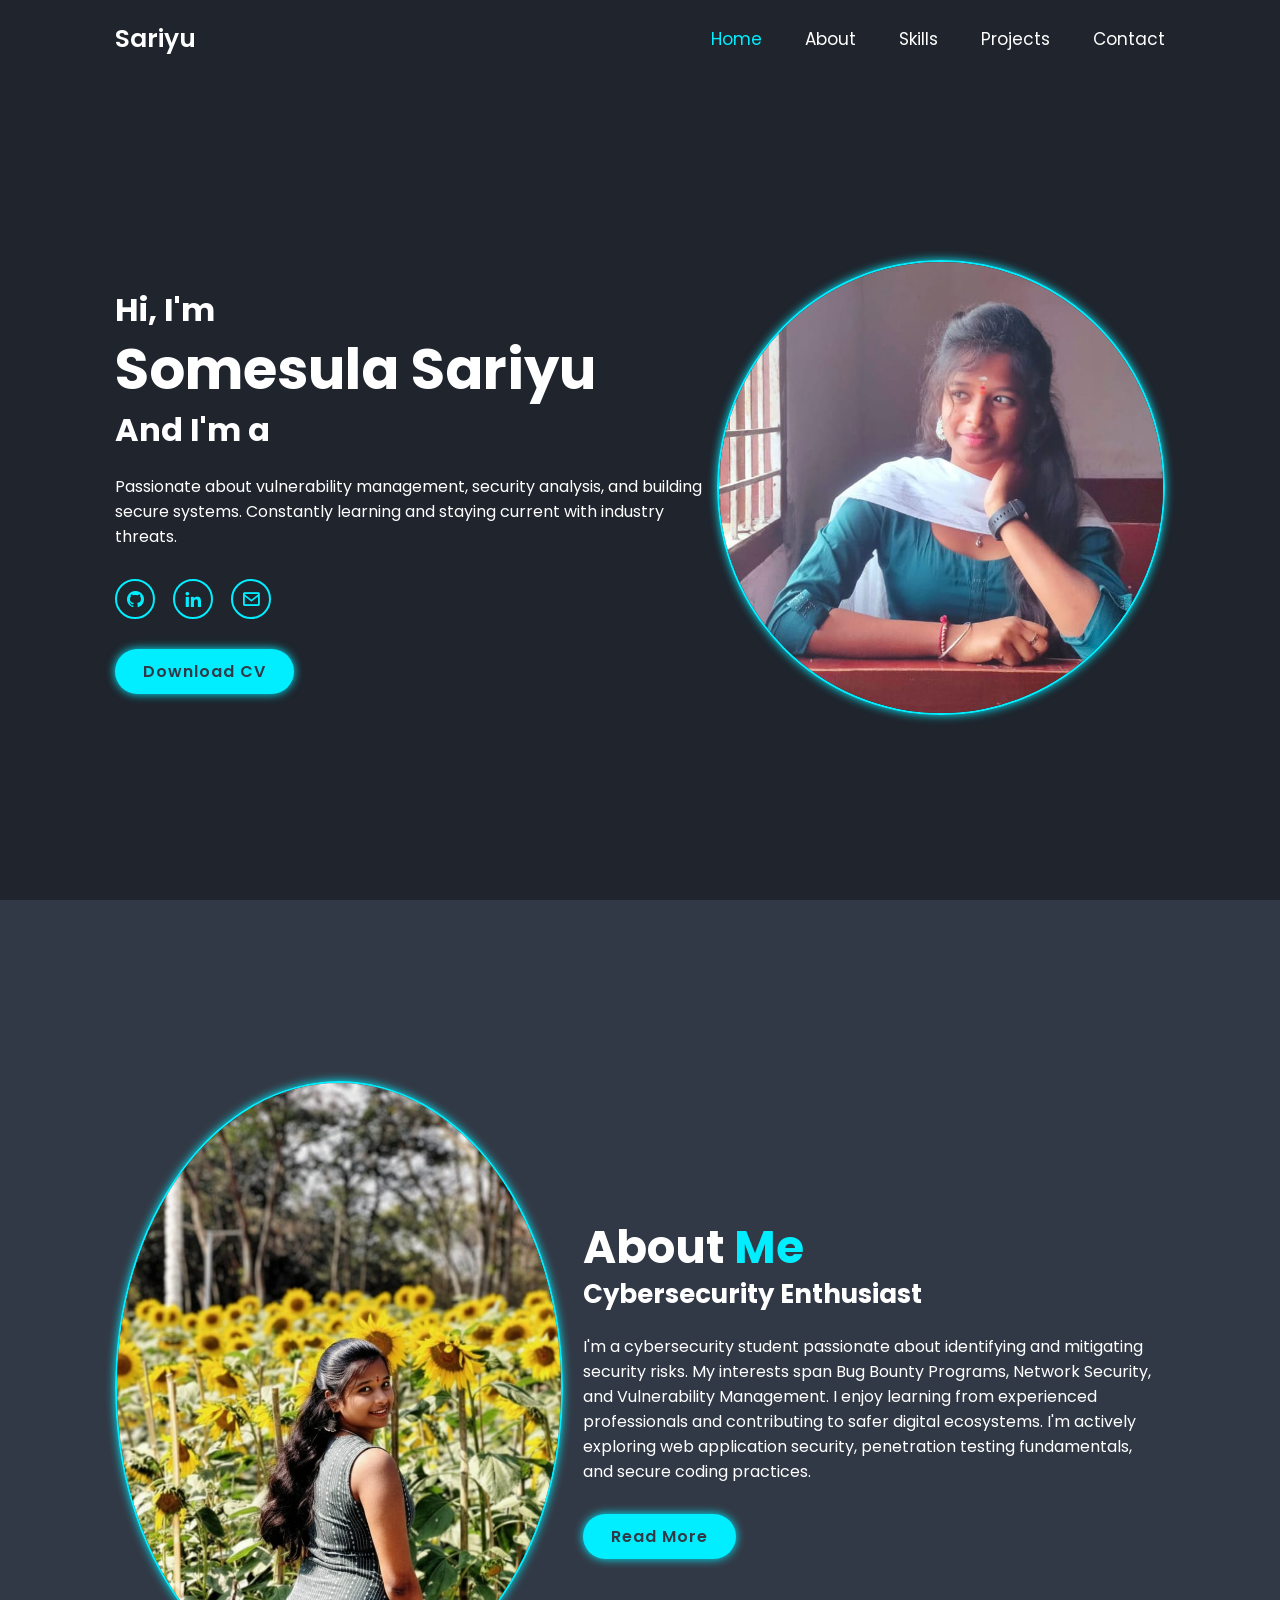
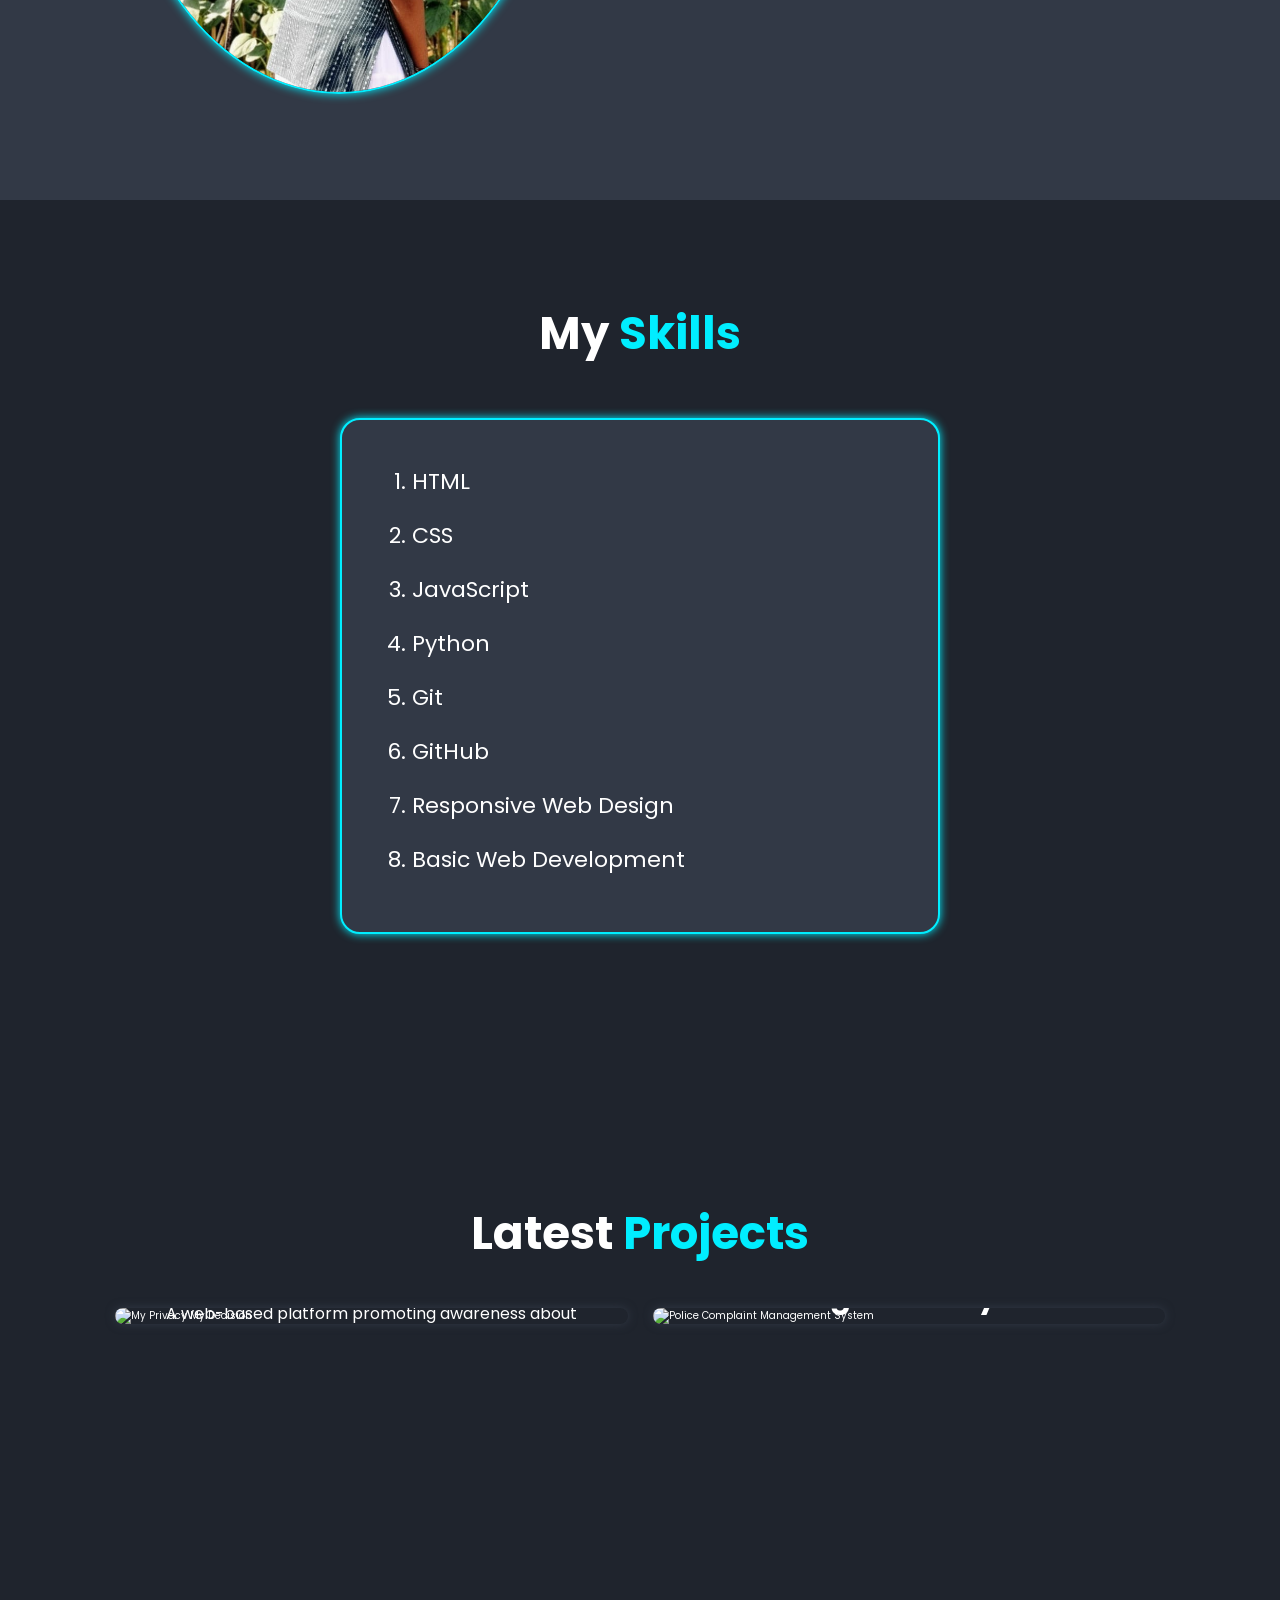
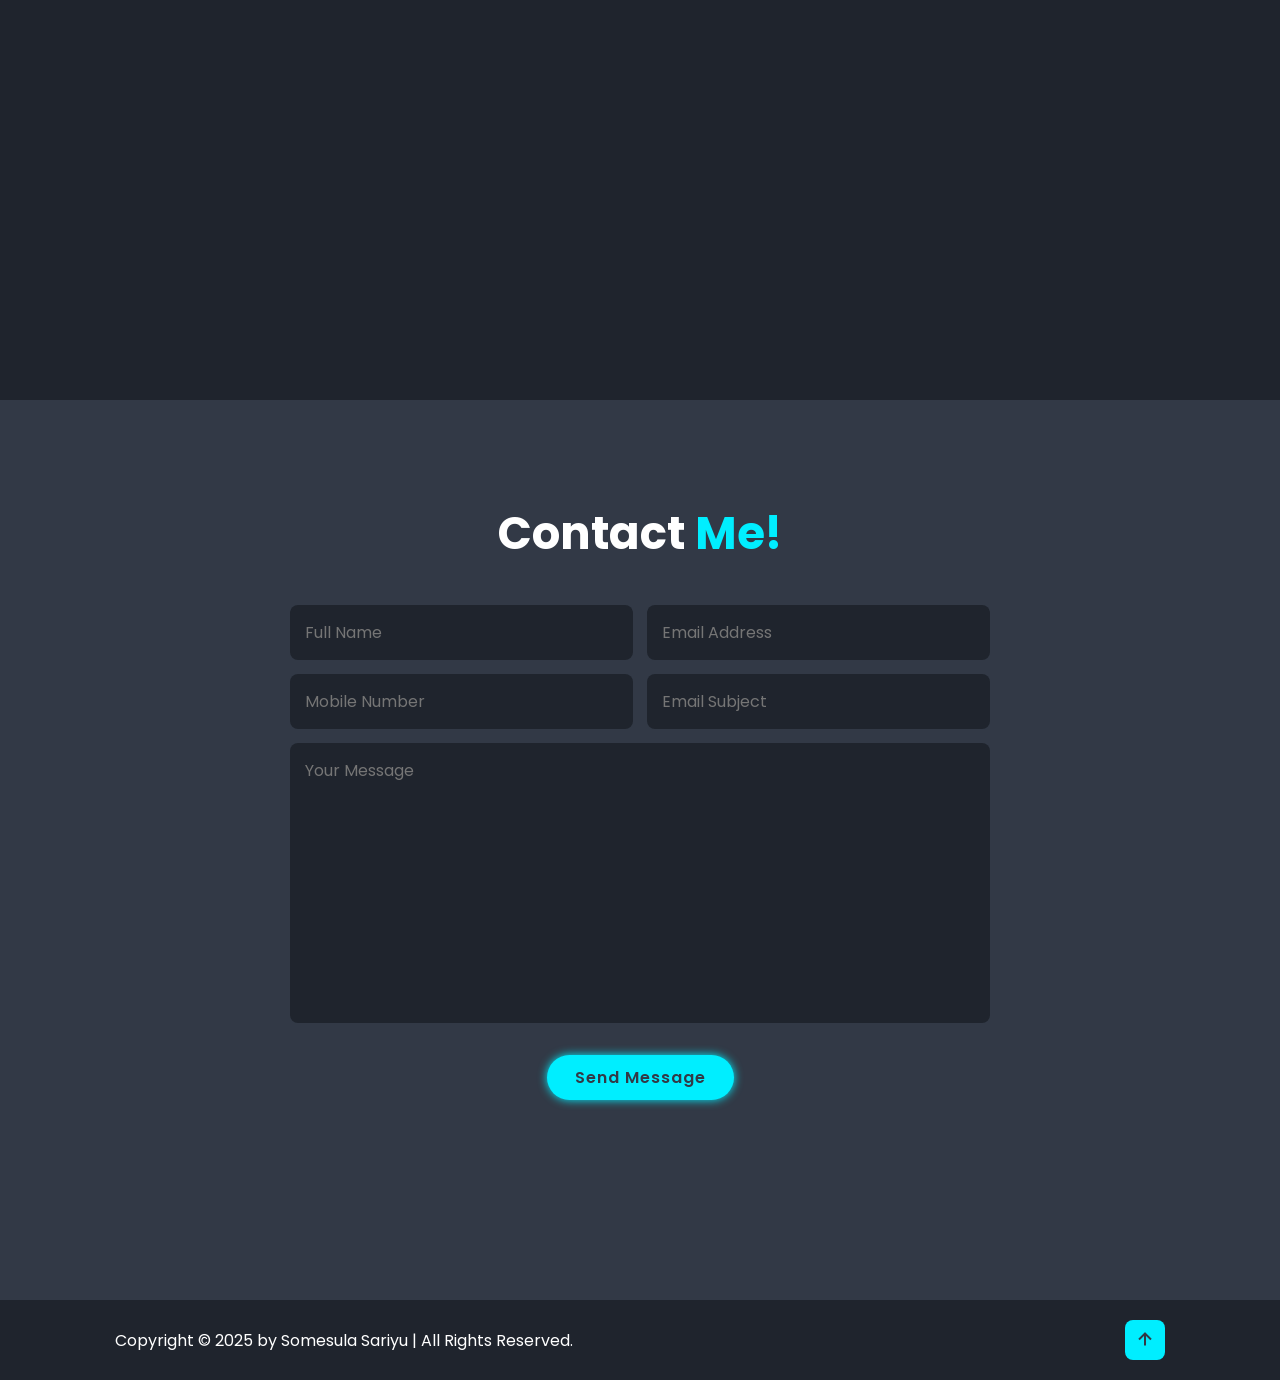
==== commit 2d1ee71f: "added the firs" ====
--- a/index.html
+++ b/index.html
@@ -34,9 +34,12 @@
             <p>Passionate about vulnerability management, security analysis, and building secure systems. Constantly
                 learning and staying current with industry threats.</p>
             <div class="social-media">
-                <a href="https://github.com/yuvaraj-dudukuru" target="_blank"><i class='bx bxl-github'></i></a>
-                <a href="https://linkedin.com/in/yuvaraj-dudukuru" target="_blank"><i class='bx bxl-linkedin'></i></a>
-                <a href="mailto:sariyu@example.com"><i class='bx bx-envelope'></i></a>
+                <a href="https://github.com/Sariyu350" target="_blank" rel="noopener" title="GitHub profile"
+                    aria-label="GitHub profile"><i class='bx bxl-github'></i></a>
+                <a href="https://www.linkedin.com/in/somesula-sariyu-2a8090223/" target="_blank" rel="noopener"
+                    title="LinkedIn profile" aria-label="LinkedIn profile"><i class='bx bxl-linkedin'></i></a>
+                <a href="mailto:sariyu@example.com" title="Email me" aria-label="Email me"><i
+                        class='bx bx-envelope'></i></a>
             </div>
             <a href="assets/resume.pdf" class="btn" download>Download CV</a>
         </div>
@@ -48,7 +51,7 @@
     <!-- about section design -->
     <section class="about" id="about">
         <div class="about-img">
-            <img src="assets/profile.jpg" alt="About Somesula Sariyu">
+            <img src="assets/WhatsApp Image 2026-03-07 at 4.15.56 AM (1).jpeg" alt="About Somesula Sariyu">
         </div>
         <div class="about-content">
             <h2 class="heading">About <span>Me</span></h2>
@@ -65,26 +68,17 @@
     <section class="skills" id="skills">
         <h2 class="heading">My <span>Skills</span></h2>
         <div class="skills-container">
-            <div class="skills-box">
-                <i class='bx bx-code-alt'></i>
-                <h3>Web Development</h3>
-                <p>Proficient in HTML, CSS, JavaScript, and Java. Capable of building responsive and dynamic web
-                    applications with modern frameworks.</p>
-                <a href="#" class="btn">Read More</a>
-            </div>
-            <div class="skills-box">
-                <i class='bx bx-shield-quarter'></i>
-                <h3>Network Security</h3>
-                <p>Knowledgeable in Wireshark, Linux, and network vulnerability assessments. Focused on securing digital
-                    infrastructure and mitigating threats.</p>
-                <a href="#" class="btn">Read More</a>
-            </div>
-            <div class="skills-box">
-                <i class='bx bx-data'></i>
-                <h3>Tools & Databases</h3>
-                <p>Experienced in using Git for version control and SQL basics for data management, ensuring robust and
-                    efficient system operations.</p>
-                <a href="#" class="btn">Read More</a>
+            <div class="skills-list-box">
+                <ol class="skills-numbered-list">
+                    <li>HTML</li>
+                    <li>CSS</li>
+                    <li>JavaScript</li>
+                    <li>Python</li>
+                    <li>Git</li>
+                    <li>GitHub</li>
+                    <li>Responsive Web Design</li>
+                    <li>Basic Web Development</li>
+                </ol>
             </div>
         </div>
     </section>
@@ -94,23 +88,24 @@
         <h2 class="heading">Latest <span>Projects</span></h2>
         <div class="projects-container">
             <div class="projects-box">
-                <img src="https://placehold.co/600x400/112e42/0ef?text=Career+Co-Pilot" alt="Career Co-Pilot">
+                <img src="https://placehold.co/600x400/112e42/0ef?text=My+Privacy" alt="My Privacy My Decision">
                 <div class="projects-layer">
-                    <h4>Career Co-Pilot</h4>
-                    <p>An AI-powered job application assistant that optimizes resumes and provides interview prep.</p>
-                    <p class="tech-stack">JavaScript · OpenAI API · CSS3</p>
-                    <a href="https://github.com/yuvaraj-dudukuru" target="_blank"><i
-                            class='bx bx-link-external'></i></a>
+                    <h4>My Privacy My Decision</h4>
+                    <p>A web-based platform promoting awareness about digital privacy and user rights.</p>
+                    <p class="tech-stack">HTML · CSS · JavaScript</p>
+                    <a href="https://sariyu350.github.io/my_privacy_my_decision/" target="_blank" rel="noopener"
+                        title="Live Demo" aria-label="Live Demo"><i class='bx bx-link-external'></i></a>
                 </div>
             </div>
             <div class="projects-box">
-                <img src="https://placehold.co/600x400/112e42/0ef?text=Chat+App" alt="Real-time Chat App">
+                <img src="https://placehold.co/600x400/112e42/0ef?text=Police+Complaint"
+                    alt="Police Complaint Management System">
                 <div class="projects-layer">
-                    <h4>Real-time Chat App</h4>
-                    <p>Secure messaging platform with end-to-end encryption concepts and private room creation.</p>
-                    <p class="tech-stack">Node.js · Socket.io · JS</p>
-                    <a href="https://github.com/yuvaraj-dudukuru" target="_blank"><i
-                            class='bx bx-link-external'></i></a>
+                    <h4>Police Complaint Management System</h4>
+                    <p>A system designed to help users submit and manage police complaints digitally.</p>
+                    <p class="tech-stack">HTML · CSS · JavaScript</p>
+                    <a href="https://github.com/Sariyu350/police_complaint" target="_blank" rel="noopener"
+                        title="GitHub Repository" aria-label="GitHub Repository"><i class='bx bxl-github'></i></a>
                 </div>
             </div>
         </div>
@@ -119,16 +114,16 @@
     <!-- contact section design -->
     <section class="contact" id="contact">
         <h2 class="heading">Contact <span>Me!</span></h2>
-        <form action="#">
+        <form action="mailto:sariyu@example.com" method="POST" enctype="text/plain">
             <div class="input-box">
-                <input type="text" placeholder="Full Name">
-                <input type="email" placeholder="Email Address">
+                <input type="text" name="name" placeholder="Full Name" required>
+                <input type="email" name="email" placeholder="Email Address" required>
             </div>
             <div class="input-box">
-                <input type="number" placeholder="Mobile Number">
-                <input type="text" placeholder="Email Subject">
+                <input type="tel" name="phone" placeholder="Mobile Number">
+                <input type="text" name="subject" placeholder="Email Subject" required>
             </div>
-            <textarea name="" id="" cols="30" rows="10" placeholder="Your Message"></textarea>
+            <textarea name="message" cols="30" rows="10" placeholder="Your Message" required></textarea>
             <input type="submit" value="Send Message" class="btn">
         </form>
     </section>
@@ -139,7 +134,7 @@
             <p>Copyright &copy; 2025 by Somesula Sariyu | All Rights Reserved.</p>
         </div>
         <div class="footer-iconTop">
-            <a href="#home"><i class='bx bx-up-arrow-alt'></i></a>
+            <a href="#home" title="Back to top" aria-label="Back to top"><i class='bx bx-up-arrow-alt'></i></a>
         </div>
     </footer>
 
--- a/css/style.css
+++ b/css/style.css
@@ -214,33 +214,34 @@
     gap: 2rem;
 }
 
-.skills-container .skills-box {
-    flex: 1 1 30rem;
+.skills-container .skills-list-box {
+    flex: 1 1 50rem;
     background: var(--second-bg-color);
-    padding: 3rem 2rem 4rem;
+    padding: 4rem;
     border-radius: 2rem;
-    text-align: center;
-    border: .2rem solid var(--bg-color);
-    transition: .5s ease;
-}
-
-.skills-container .skills-box:hover {
-    border-color: var(--main-color);
-    transform: scale(1.02);
-}
-
-.skills-box i {
-    font-size: 7rem;
+    border: .2rem solid var(--main-color);
+    box-shadow: 0 0 1rem var(--main-color);
+    margin: 0 auto;
+    max-width: 60rem;
+}
+
+.skills-numbered-list {
+    list-style-type: decimal;
+    font-size: 2.2rem;
+    color: var(--text-color);
+    padding-left: 3rem;
+    line-height: 2;
+    text-align: left;
+}
+
+.skills-numbered-list li {
+    margin-bottom: 1rem;
+    transition: .3s;
+}
+
+.skills-numbered-list li:hover {
     color: var(--main-color);
-}
-
-.skills-box h3 {
-    font-size: 2.6rem;
-}
-
-.skills-box p {
-    font-size: 1.6rem;
-    margin: 1rem 0 3rem;
+    transform: translateX(1rem);
 }
 
 .projects {
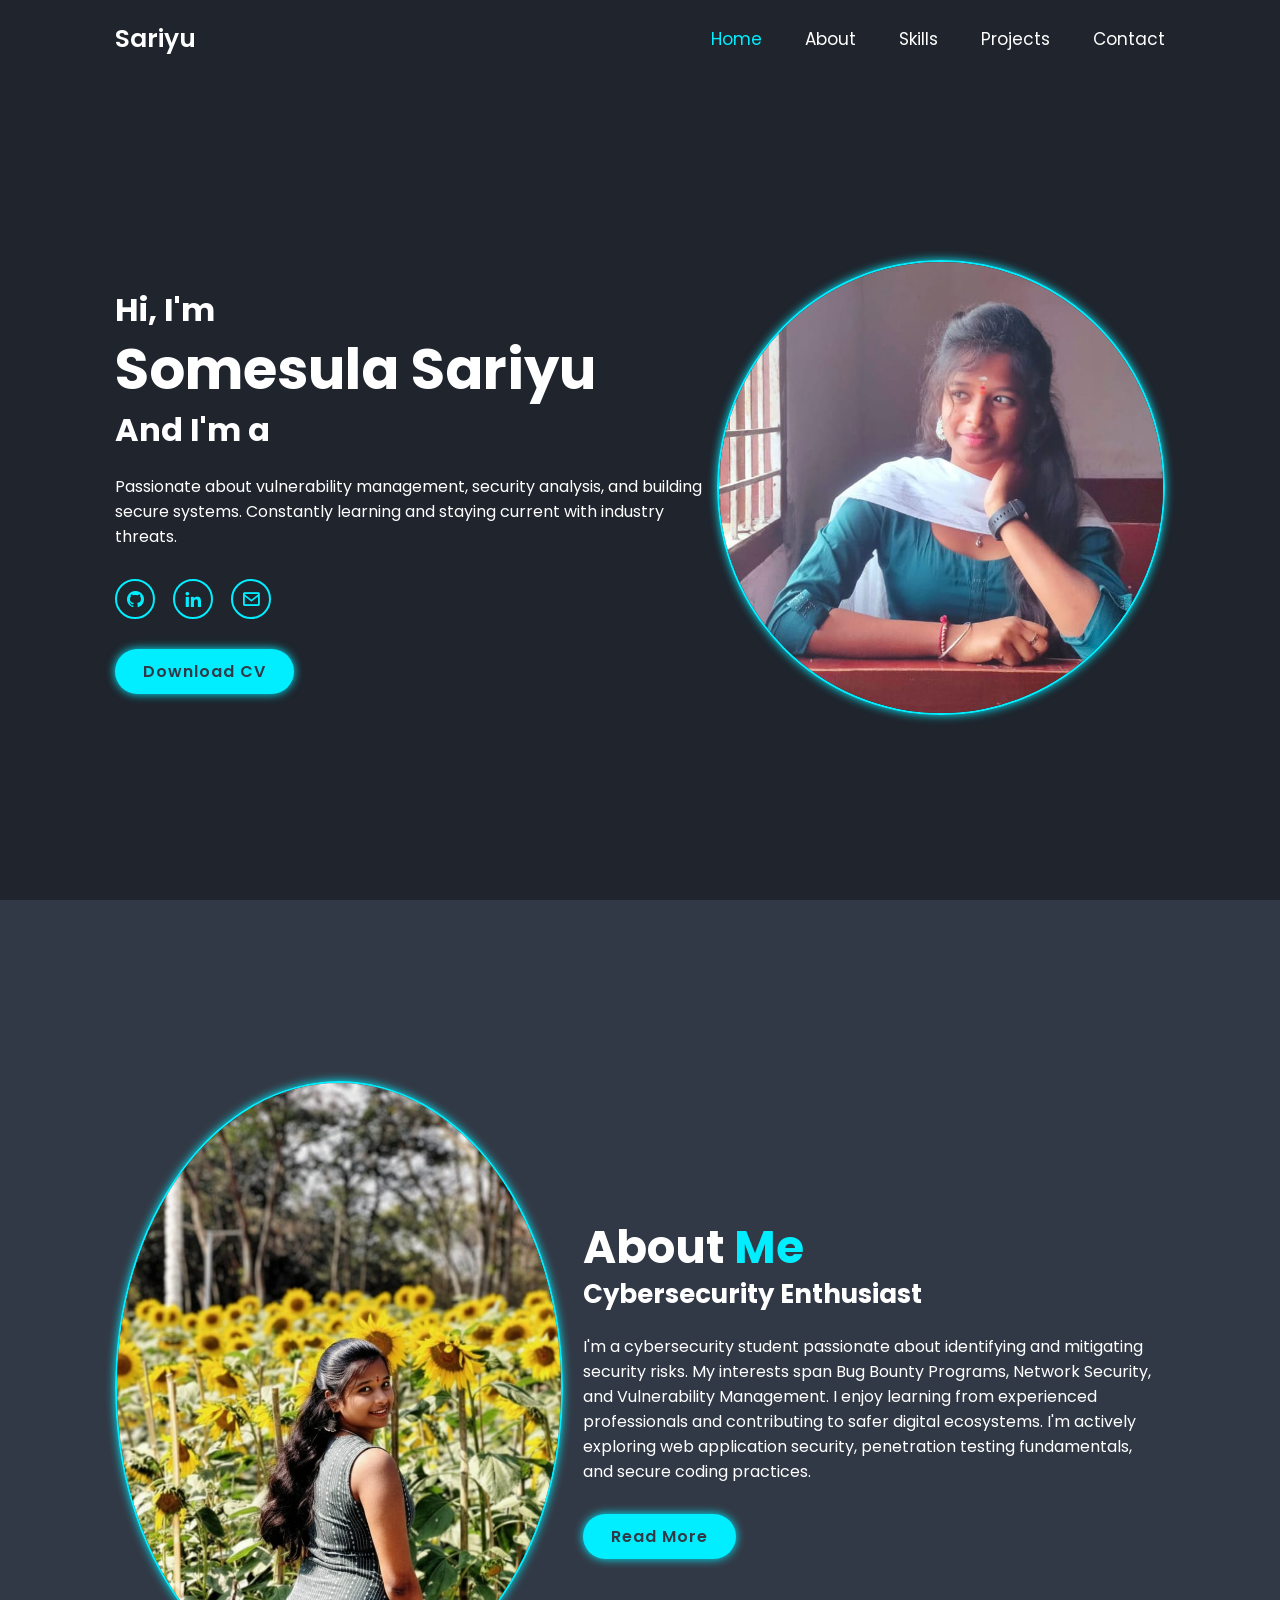
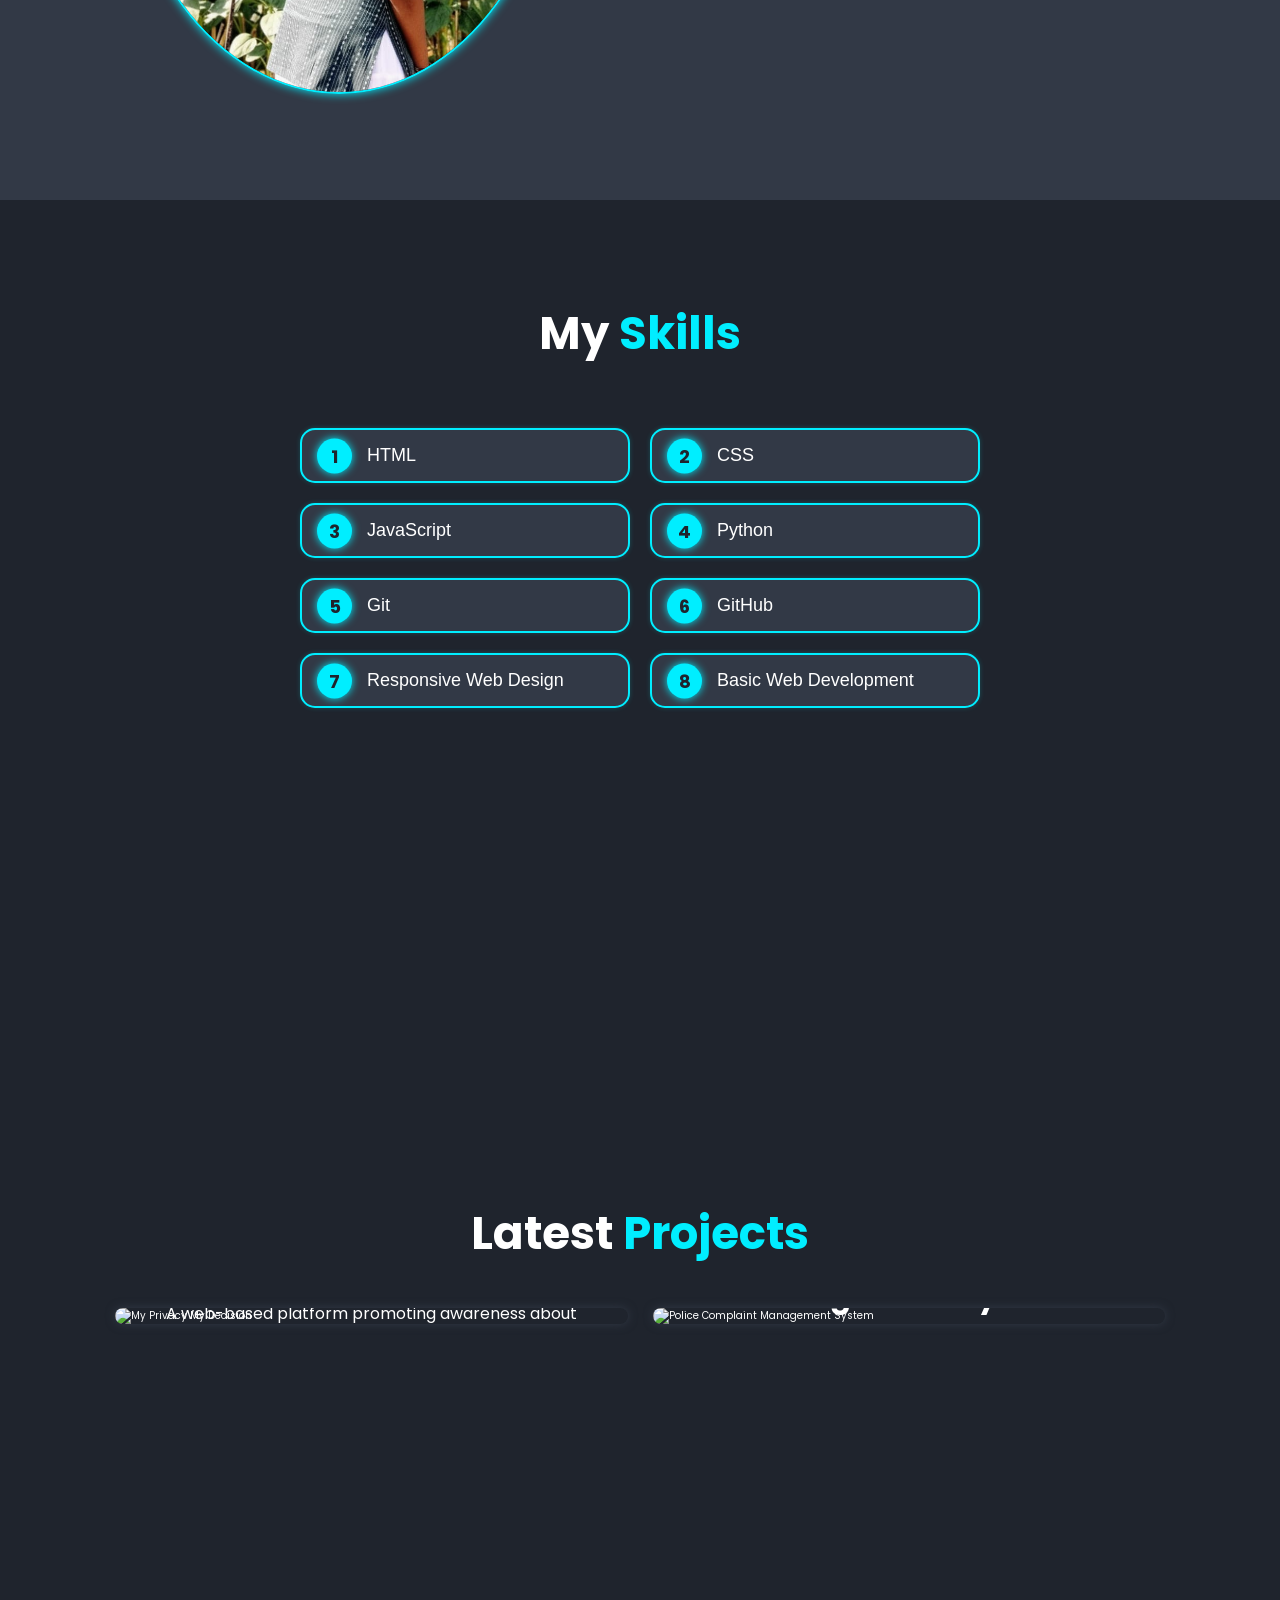
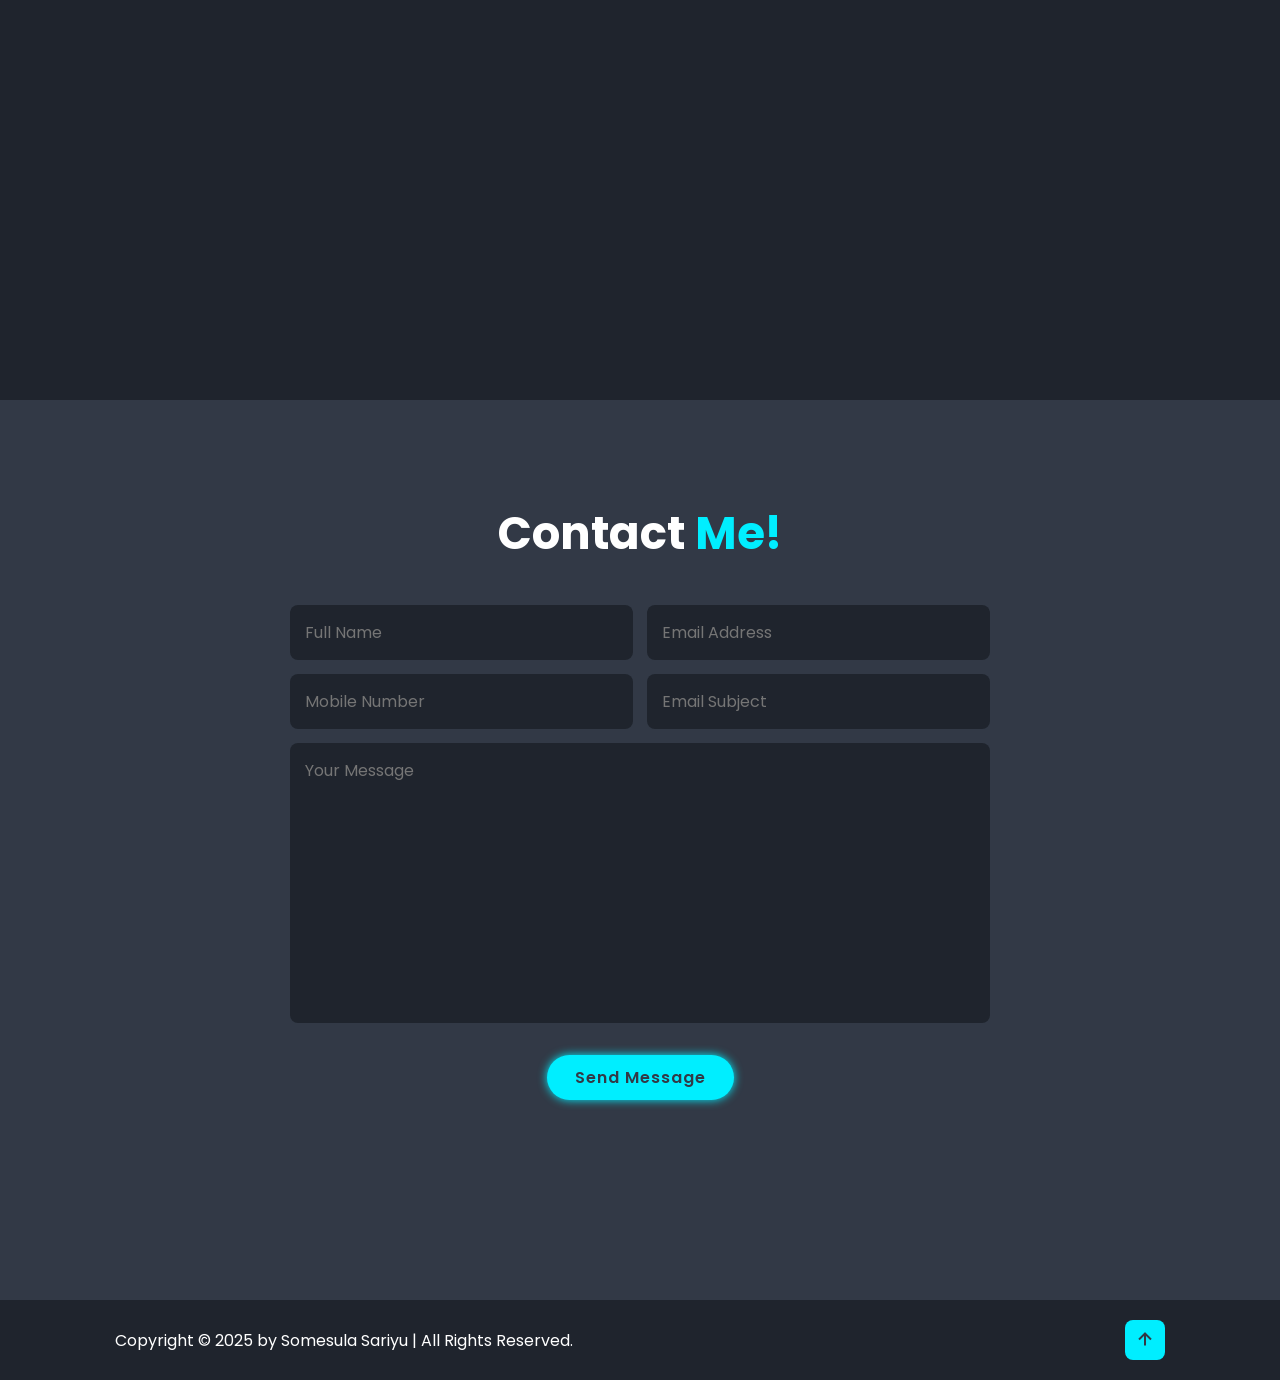
==== commit bb21771e: "update email and improve skills UI" ====
--- a/index.html
+++ b/index.html
@@ -114,7 +114,7 @@
     <!-- contact section design -->
     <section class="contact" id="contact">
         <h2 class="heading">Contact <span>Me!</span></h2>
-        <form action="mailto:sariyu@example.com" method="POST" enctype="text/plain">
+        <form action="mailto:somesula.sariyu350@gmail.com" method="POST" enctype="text/plain">
             <div class="input-box">
                 <input type="text" name="name" placeholder="Full Name" required>
                 <input type="email" name="email" placeholder="Email Address" required>
--- a/css/style.css
+++ b/css/style.css
@@ -216,32 +216,63 @@
 
 .skills-container .skills-list-box {
     flex: 1 1 50rem;
+    background: transparent;
+    padding: 1rem;
+    margin: 0 auto;
+    max-width: 70rem;
+    width: 100%;
+}
+
+.skills-numbered-list {
+    list-style-type: none;
+    counter-reset: skill-counter;
+    display: grid;
+    grid-template-columns: repeat(auto-fit, minmax(25rem, 1fr));
+    gap: 2rem;
+    padding: 0;
+    margin: 0;
+}
+
+.skills-numbered-list li {
+    position: relative;
     background: var(--second-bg-color);
-    padding: 4rem;
-    border-radius: 2rem;
+    padding: 1.5rem 2rem 1.5rem 6.5rem;
+    border-radius: 1.5rem;
     border: .2rem solid var(--main-color);
-    box-shadow: 0 0 1rem var(--main-color);
-    margin: 0 auto;
-    max-width: 60rem;
-}
-
-.skills-numbered-list {
-    list-style-type: decimal;
-    font-size: 2.2rem;
-    color: var(--text-color);
-    padding-left: 3rem;
-    line-height: 2;
+    font-size: 1.8rem;
+    font-weight: 500;
+    color: var(--text-color);
+    box-shadow: 0 0 .5rem rgba(0, 238, 255, 0.2);
+    transition: .4s ease;
     text-align: left;
-}
-
-.skills-numbered-list li {
-    margin-bottom: 1rem;
-    transition: .3s;
+    display: flex;
+    align-items: center;
+}
+
+.skills-numbered-list li::before {
+    counter-increment: skill-counter;
+    content: counter(skill-counter);
+    position: absolute;
+    left: 1.5rem;
+    top: 50%;
+    transform: translateY(-50%);
+    background: var(--main-color);
+    color: var(--bg-color);
+    width: 3.5rem;
+    height: 3.5rem;
+    border-radius: 50%;
+    display: flex;
+    align-items: center;
+    justify-content: center;
+    font-size: 1.8rem;
+    font-weight: 700;
+    box-shadow: 0 0 .8rem var(--main-color);
 }
 
 .skills-numbered-list li:hover {
+    transform: translateY(-.5rem);
+    box-shadow: 0 .5rem 2rem var(--main-color);
     color: var(--main-color);
-    transform: translateX(1rem);
 }
 
 .projects {
